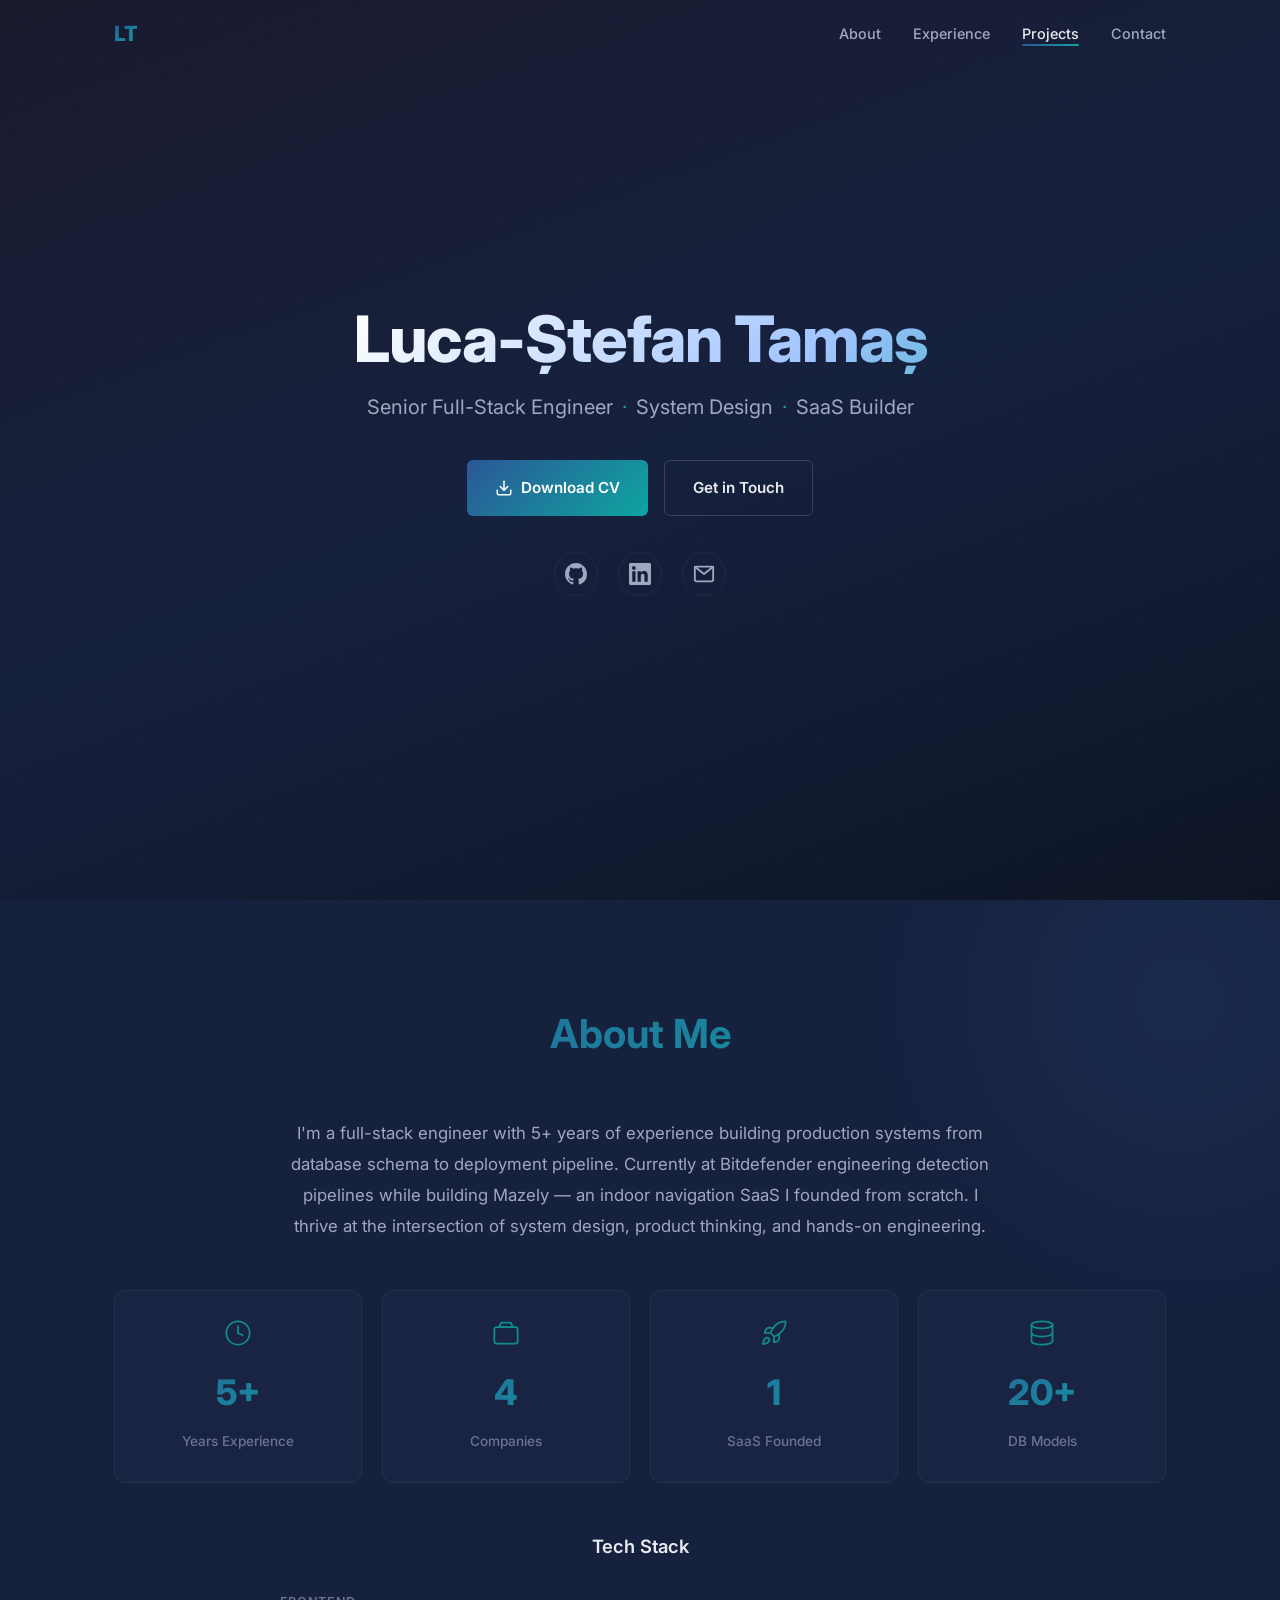
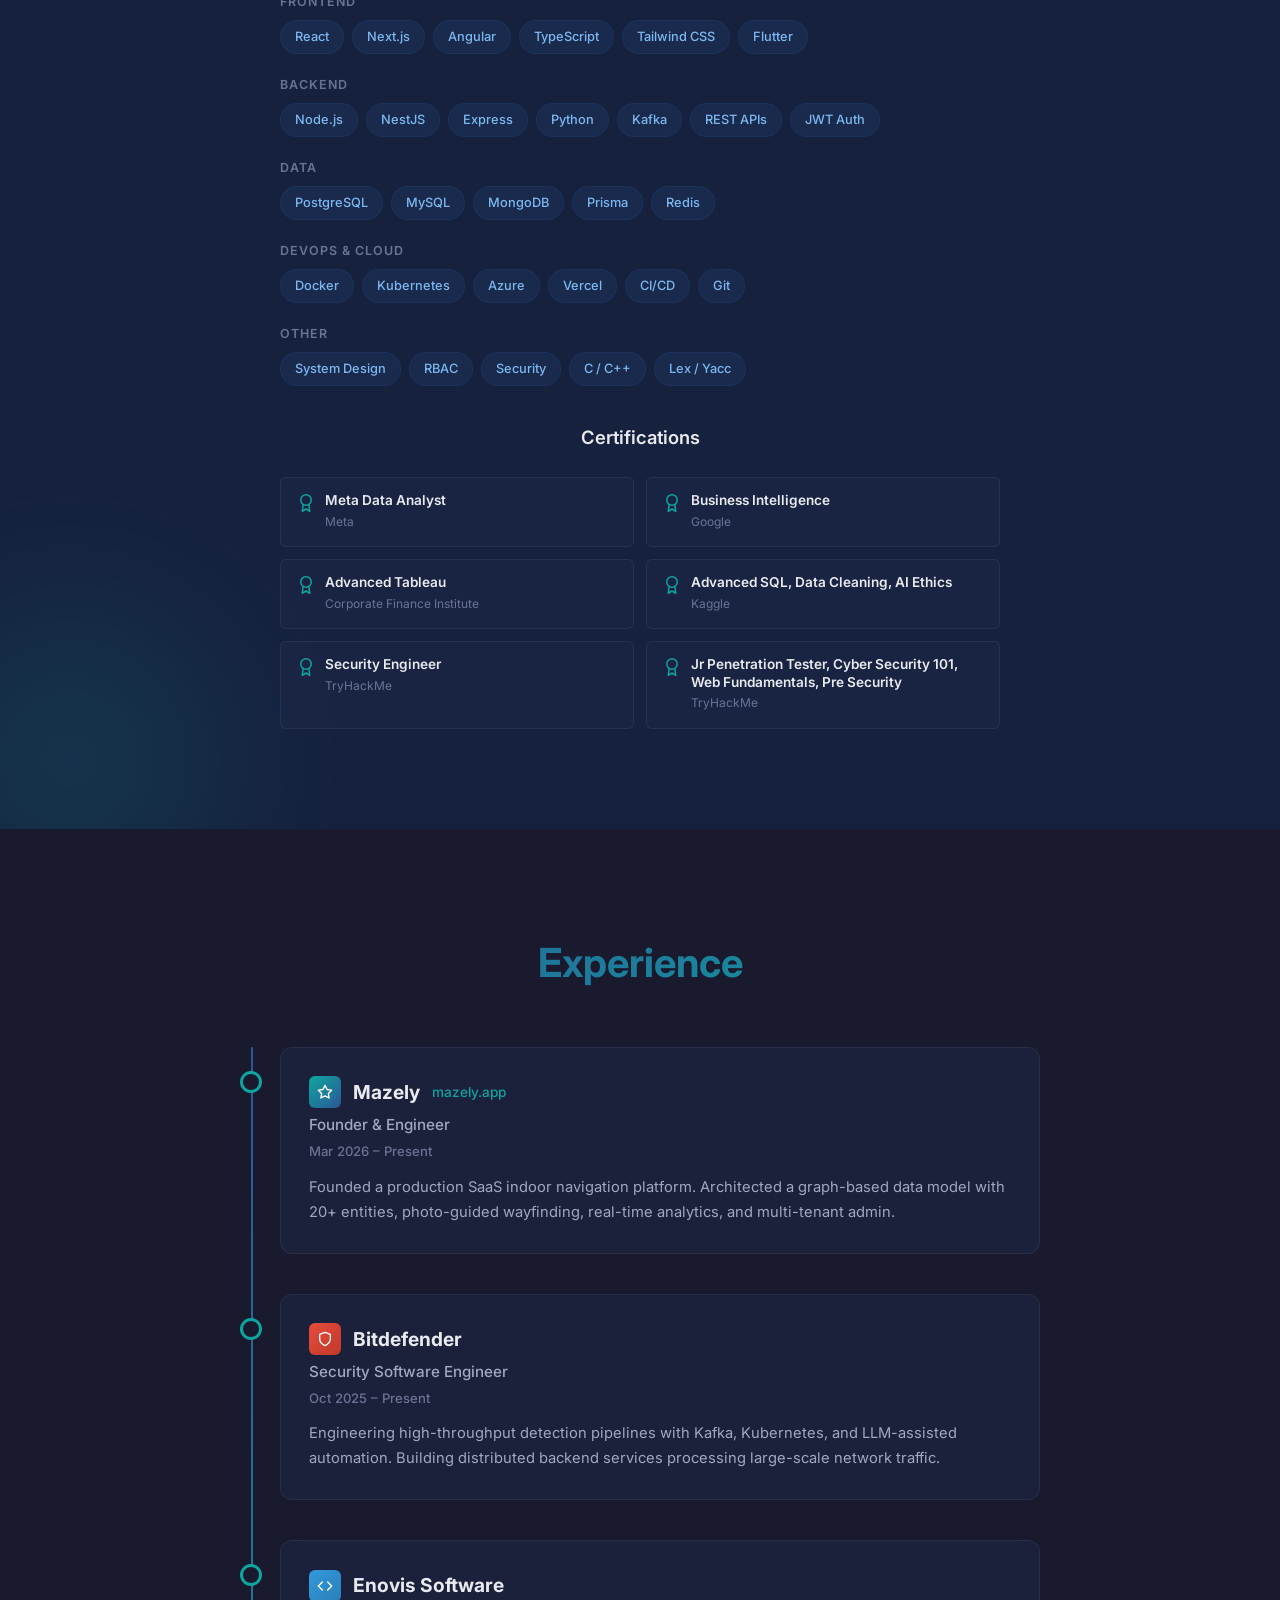
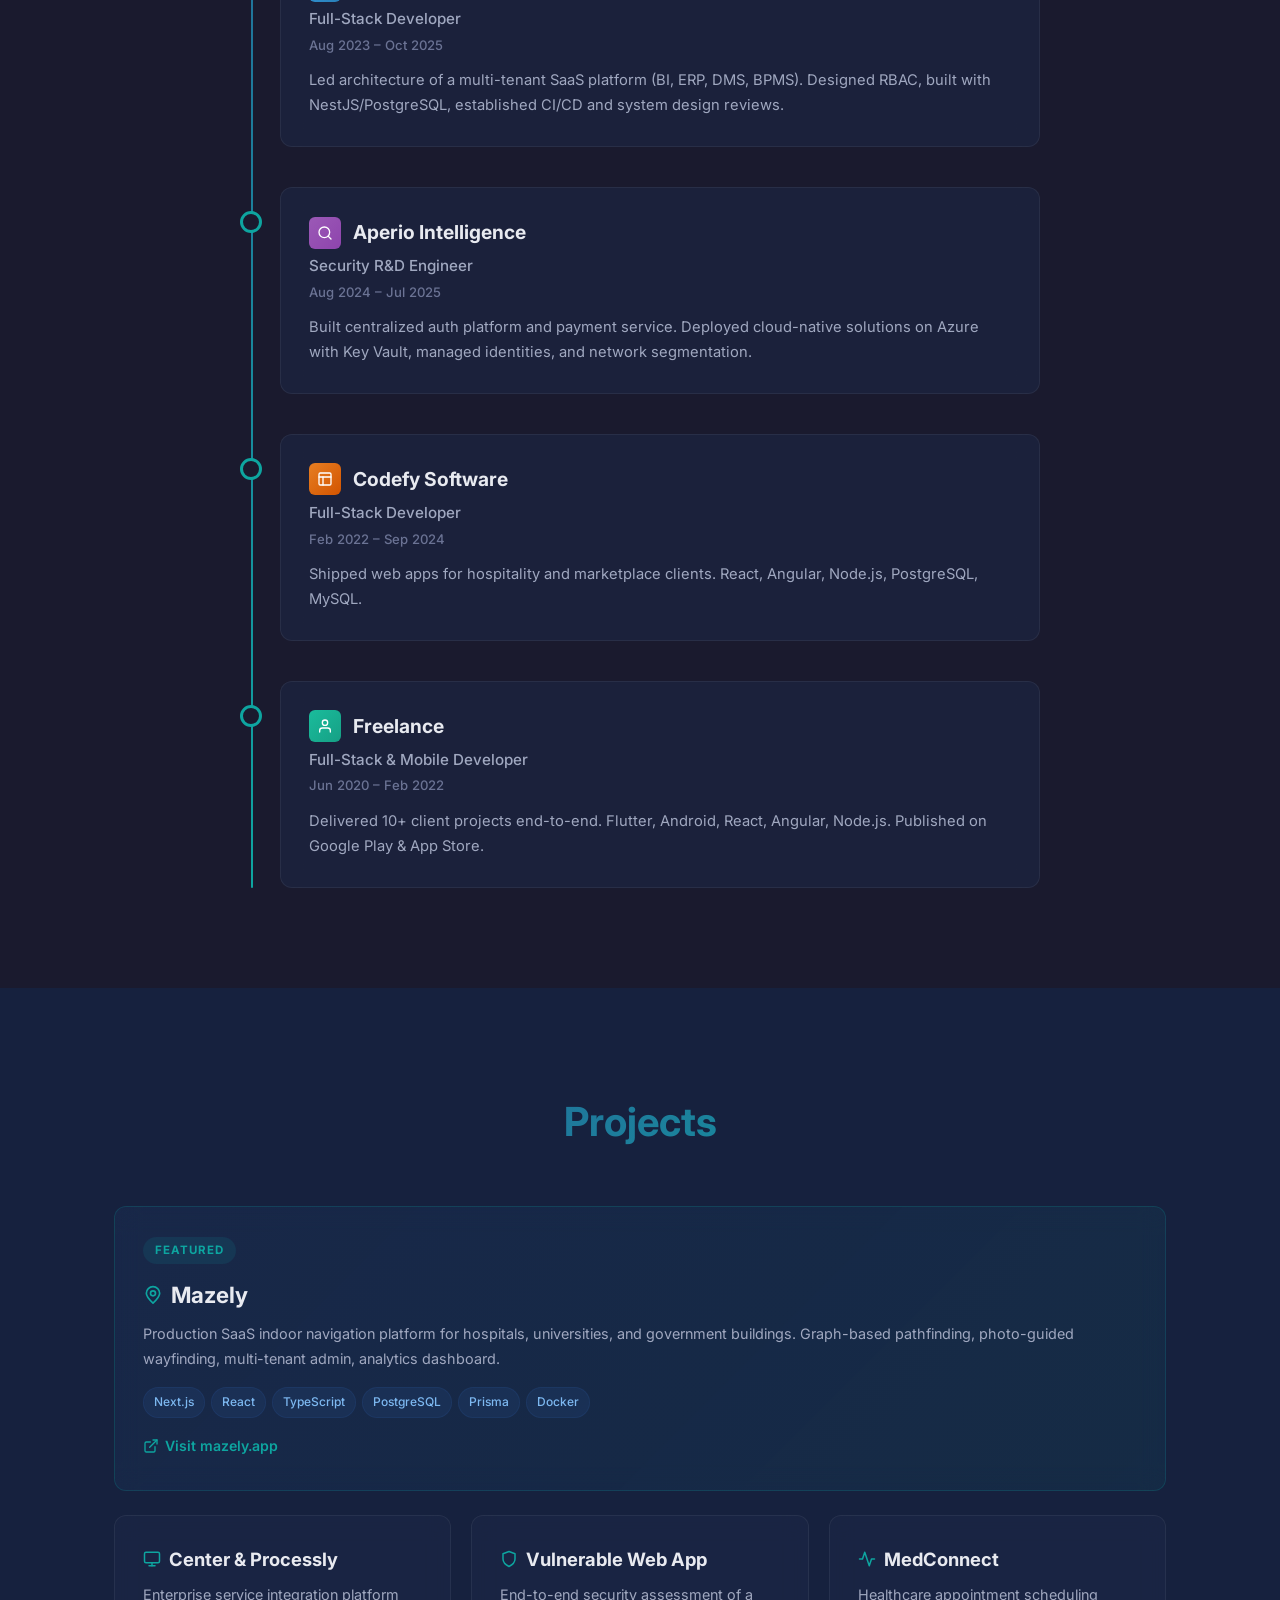
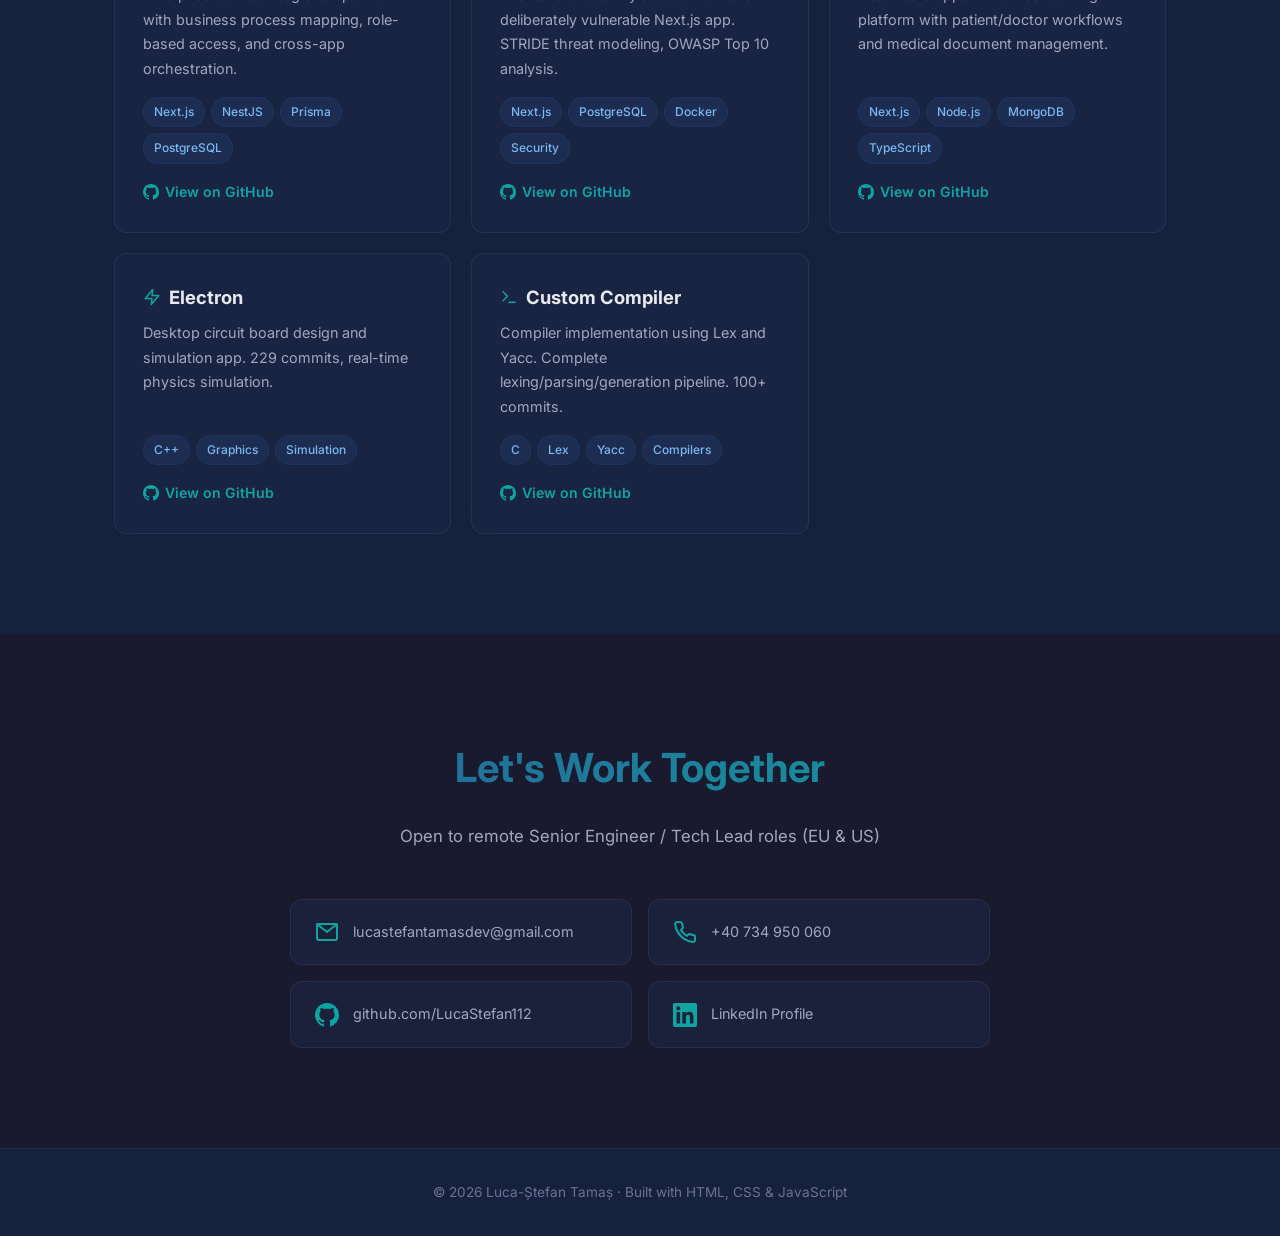
==== index.html @ e6dd527e "Add CV website, PDF and generator Initial commit adding a personal CV/portfolio site and deliverable" ====
<!DOCTYPE html>
<html lang="en">
<head>
  <meta charset="UTF-8">
  <meta name="viewport" content="width=device-width, initial-scale=1.0">
  <title>Luca-Ștefan Tamaș — Senior Full-Stack Engineer</title>
  <meta name="description" content="Luca-Ștefan Tamaș — Senior Full-Stack Engineer, System Design, SaaS Builder. Building production systems from database schema to deployment pipeline.">
  <meta name="author" content="Luca-Ștefan Tamaș">
  <meta name="theme-color" content="#1a1a2e">

  <!-- Open Graph -->
  <meta property="og:type" content="website">
  <meta property="og:title" content="Luca-Ștefan Tamaș — Senior Full-Stack Engineer">
  <meta property="og:description" content="Full-stack engineer building production systems end-to-end. Founder of Mazely, an indoor navigation SaaS. Currently at Bitdefender.">
  <meta property="og:url" content="https://lucastefan112.github.io/CV/">
  <meta property="og:site_name" content="Luca-Ștefan Tamaș">

  <link rel="canonical" href="https://lucastefan112.github.io/CV/">
  <link rel="icon" href="data:image/svg+xml,<svg xmlns='http://www.w3.org/2000/svg' viewBox='0 0 100 100'><defs><linearGradient id='g' x1='0' y1='0' x2='1' y2='1'><stop offset='0%25' stop-color='%232B5797'/><stop offset='100%25' stop-color='%230EA5A0'/></linearGradient></defs><rect width='100' height='100' rx='20' fill='url(%23g)'/><text x='50' y='68' font-family='system-ui,sans-serif' font-size='52' font-weight='800' fill='white' text-anchor='middle'>LT</text></svg>">
  <link rel="preconnect" href="https://fonts.googleapis.com">
  <link rel="preconnect" href="https://fonts.gstatic.com" crossorigin>
  <link href="https://fonts.googleapis.com/css2?family=Inter:wght@300;400;500;600;700;800&display=swap" rel="stylesheet">
  <link rel="stylesheet" href="style.css">
</head>
<body>

  <!-- Navbar -->
  <nav class="navbar" id="navbar">
    <div class="nav-container">
      <a href="#hero" class="nav-logo">LT</a>
      <button class="nav-toggle" id="navToggle" aria-label="Toggle navigation">
        <span class="hamburger"></span>
      </button>
      <ul class="nav-links" id="navLinks">
        <li><a href="#about" class="nav-link">About</a></li>
        <li><a href="#experience" class="nav-link">Experience</a></li>
        <li><a href="#projects" class="nav-link">Projects</a></li>
        <li><a href="#contact" class="nav-link">Contact</a></li>
      </ul>
    </div>
  </nav>

  <!-- Hero -->
  <section class="hero" id="hero">
    <div class="hero-bg-pattern"></div>
    <div class="hero-content">
      <h1 class="hero-name anim-hero" data-delay="0">Luca-Ștefan Tamaș</h1>
      <p class="hero-subtitle anim-hero" data-delay="1">
        Senior Full-Stack Engineer <span class="separator">&middot;</span> System Design <span class="separator">&middot;</span> SaaS Builder
      </p>
      <div class="hero-buttons anim-hero" data-delay="2">
        <a href="Luca_Stefan_Tamas_CV.pdf" class="btn btn-primary" download>
          <svg width="18" height="18" viewBox="0 0 24 24" fill="none" stroke="currentColor" stroke-width="2" stroke-linecap="round" stroke-linejoin="round"><path d="M21 15v4a2 2 0 01-2 2H5a2 2 0 01-2-2v-4"/><polyline points="7 10 12 15 17 10"/><line x1="12" y1="15" x2="12" y2="3"/></svg>
          Download CV
        </a>
        <a href="#contact" class="btn btn-secondary">Get in Touch</a>
      </div>
      <div class="hero-socials anim-hero" data-delay="3">
        <a href="https://github.com/LucaStefan112" target="_blank" rel="noopener noreferrer" aria-label="GitHub">
          <svg width="22" height="22" viewBox="0 0 24 24" fill="currentColor"><path d="M12 0C5.37 0 0 5.37 0 12c0 5.31 3.435 9.795 8.205 11.385.6.105.825-.255.825-.57 0-.285-.015-1.23-.015-2.235-3.015.555-3.795-.735-4.035-1.41-.135-.345-.72-1.41-1.23-1.695-.42-.225-1.02-.78-.015-.795.945-.015 1.62.87 1.845 1.23 1.08 1.815 2.805 1.305 3.495.99.105-.78.42-1.305.765-1.605-2.67-.3-5.46-1.335-5.46-5.925 0-1.305.465-2.385 1.23-3.225-.12-.3-.54-1.53.12-3.18 0 0 1.005-.315 3.3 1.23.96-.27 1.98-.405 3-.405s2.04.135 3 .405c2.295-1.56 3.3-1.23 3.3-1.23.66 1.65.24 2.88.12 3.18.765.84 1.23 1.905 1.23 3.225 0 4.605-2.805 5.625-5.475 5.925.435.375.81 1.095.81 2.22 0 1.605-.015 2.895-.015 3.3 0 .315.225.69.825.57A12.02 12.02 0 0024 12c0-6.63-5.37-12-12-12z"/></svg>
        </a>
        <a href="https://www.linkedin.com/in/luca-%C8%99tefan-tama%C8%99-a40282229/" target="_blank" rel="noopener noreferrer" aria-label="LinkedIn">
          <svg width="22" height="22" viewBox="0 0 24 24" fill="currentColor"><path d="M20.447 20.452h-3.554v-5.569c0-1.328-.027-3.037-1.852-3.037-1.853 0-2.136 1.445-2.136 2.939v5.667H9.351V9h3.414v1.561h.046c.477-.9 1.637-1.85 3.37-1.85 3.601 0 4.267 2.37 4.267 5.455v6.286zM5.337 7.433a2.062 2.062 0 01-2.063-2.065 2.064 2.064 0 112.063 2.065zm1.782 13.019H3.555V9h3.564v11.452zM22.225 0H1.771C.792 0 0 .774 0 1.729v20.542C0 23.227.792 24 1.771 24h20.451C23.2 24 24 23.227 24 22.271V1.729C24 .774 23.2 0 22.222 0h.003z"/></svg>
        </a>
        <a href="mailto:lucastefantamasdev@gmail.com" aria-label="Email">
          <svg width="22" height="22" viewBox="0 0 24 24" fill="none" stroke="currentColor" stroke-width="2" stroke-linecap="round" stroke-linejoin="round"><rect x="2" y="4" width="20" height="16" rx="2"/><path d="M22 4l-10 8L2 4"/></svg>
        </a>
      </div>
    </div>
  </section>

  <!-- About -->
  <section class="section about" id="about">
    <div class="glow-orb glow-orb-1"></div>
    <div class="glow-orb glow-orb-2"></div>
    <div class="container">
      <h2 class="section-title reveal">About Me</h2>
      <p class="about-bio reveal">
        I'm a full-stack engineer with 5+ years of experience building production systems from database schema to deployment pipeline. Currently at Bitdefender engineering detection pipelines while building Mazely &mdash; an indoor navigation SaaS I founded from scratch. I thrive at the intersection of system design, product thinking, and hands-on engineering.
      </p>
      <div class="stats-grid">
        <div class="stat-card reveal">
          <svg class="stat-icon" width="28" height="28" viewBox="0 0 24 24" fill="none" stroke="currentColor" stroke-width="1.5" stroke-linecap="round" stroke-linejoin="round"><circle cx="12" cy="12" r="10"/><polyline points="12 6 12 12 16 14"/></svg>
          <span class="stat-number">5+</span>
          <span class="stat-label">Years Experience</span>
        </div>
        <div class="stat-card reveal">
          <svg class="stat-icon" width="28" height="28" viewBox="0 0 24 24" fill="none" stroke="currentColor" stroke-width="1.5" stroke-linecap="round" stroke-linejoin="round"><rect x="2" y="7" width="20" height="14" rx="2" ry="2"/><path d="M16 3h-8l-2 4h12l-2-4z"/></svg>
          <span class="stat-number">4</span>
          <span class="stat-label">Companies</span>
        </div>
        <div class="stat-card reveal">
          <svg class="stat-icon" width="28" height="28" viewBox="0 0 24 24" fill="none" stroke="currentColor" stroke-width="1.5" stroke-linecap="round" stroke-linejoin="round"><path d="M4.5 16.5c-1.5 1.26-2 5-2 5s3.74-.5 5-2c.71-.84.7-2.13-.09-2.91a2.18 2.18 0 00-2.91-.09z"/><path d="M12 15l-3-3a22 22 0 012-3.95A12.88 12.88 0 0122 2c0 2.72-.78 7.5-6 11a22.35 22.35 0 01-4 2z"/><path d="M9 12H4s.55-3.03 2-4c1.62-1.08 5 0 5 0"/><path d="M12 15v5s3.03-.55 4-2c1.08-1.62 0-5 0-5"/></svg>
          <span class="stat-number">1</span>
          <span class="stat-label">SaaS Founded</span>
        </div>
        <div class="stat-card reveal">
          <svg class="stat-icon" width="28" height="28" viewBox="0 0 24 24" fill="none" stroke="currentColor" stroke-width="1.5" stroke-linecap="round" stroke-linejoin="round"><ellipse cx="12" cy="5" rx="9" ry="3"/><path d="M21 12c0 1.66-4 3-9 3s-9-1.34-9-3"/><path d="M3 5v14c0 1.66 4 3 9 3s9-1.34 9-3V5"/></svg>
          <span class="stat-number">20+</span>
          <span class="stat-label">DB Models</span>
        </div>
      </div>
      <div class="tech-stack reveal">
        <h3 class="tech-stack-title">Tech Stack</h3>
        <div class="tech-group">
          <span class="tech-group-label">Frontend</span>
          <div class="pills">
            <span class="pill">React</span>
            <span class="pill">Next.js</span>
            <span class="pill">Angular</span>
            <span class="pill">TypeScript</span>
            <span class="pill">Tailwind CSS</span>
            <span class="pill">Flutter</span>
          </div>
        </div>
        <div class="tech-group">
          <span class="tech-group-label">Backend</span>
          <div class="pills">
            <span class="pill">Node.js</span>
            <span class="pill">NestJS</span>
            <span class="pill">Express</span>
            <span class="pill">Python</span>
            <span class="pill">Kafka</span>
            <span class="pill">REST APIs</span>
            <span class="pill">JWT Auth</span>
          </div>
        </div>
        <div class="tech-group">
          <span class="tech-group-label">Data</span>
          <div class="pills">
            <span class="pill">PostgreSQL</span>
            <span class="pill">MySQL</span>
            <span class="pill">MongoDB</span>
            <span class="pill">Prisma</span>
            <span class="pill">Redis</span>
          </div>
        </div>
        <div class="tech-group">
          <span class="tech-group-label">DevOps &amp; Cloud</span>
          <div class="pills">
            <span class="pill">Docker</span>
            <span class="pill">Kubernetes</span>
            <span class="pill">Azure</span>
            <span class="pill">Vercel</span>
            <span class="pill">CI/CD</span>
            <span class="pill">Git</span>
          </div>
        </div>
        <div class="tech-group">
          <span class="tech-group-label">Other</span>
          <div class="pills">
            <span class="pill">System Design</span>
            <span class="pill">RBAC</span>
            <span class="pill">Security</span>
            <span class="pill">C / C++</span>
            <span class="pill">Lex / Yacc</span>
          </div>
        </div>
      </div>
      <div class="certifications reveal">
        <h3 class="tech-stack-title">Certifications</h3>
        <div class="cert-grid">
          <div class="cert-item">
            <svg class="cert-icon" width="18" height="18" viewBox="0 0 24 24" fill="none" stroke="currentColor" stroke-width="2" stroke-linecap="round" stroke-linejoin="round"><circle cx="12" cy="8" r="7"/><polyline points="8.21 13.89 7 23 12 20 17 23 15.79 13.88"/></svg>
            <div>
              <span class="cert-name">Meta Data Analyst</span>
              <span class="cert-issuer">Meta</span>
            </div>
          </div>
          <div class="cert-item">
            <svg class="cert-icon" width="18" height="18" viewBox="0 0 24 24" fill="none" stroke="currentColor" stroke-width="2" stroke-linecap="round" stroke-linejoin="round"><circle cx="12" cy="8" r="7"/><polyline points="8.21 13.89 7 23 12 20 17 23 15.79 13.88"/></svg>
            <div>
              <span class="cert-name">Business Intelligence</span>
              <span class="cert-issuer">Google</span>
            </div>
          </div>
          <div class="cert-item">
            <svg class="cert-icon" width="18" height="18" viewBox="0 0 24 24" fill="none" stroke="currentColor" stroke-width="2" stroke-linecap="round" stroke-linejoin="round"><circle cx="12" cy="8" r="7"/><polyline points="8.21 13.89 7 23 12 20 17 23 15.79 13.88"/></svg>
            <div>
              <span class="cert-name">Advanced Tableau</span>
              <span class="cert-issuer">Corporate Finance Institute</span>
            </div>
          </div>
          <div class="cert-item">
            <svg class="cert-icon" width="18" height="18" viewBox="0 0 24 24" fill="none" stroke="currentColor" stroke-width="2" stroke-linecap="round" stroke-linejoin="round"><circle cx="12" cy="8" r="7"/><polyline points="8.21 13.89 7 23 12 20 17 23 15.79 13.88"/></svg>
            <div>
              <span class="cert-name">Advanced SQL, Data Cleaning, AI Ethics</span>
              <span class="cert-issuer">Kaggle</span>
            </div>
          </div>
          <div class="cert-item">
            <svg class="cert-icon" width="18" height="18" viewBox="0 0 24 24" fill="none" stroke="currentColor" stroke-width="2" stroke-linecap="round" stroke-linejoin="round"><circle cx="12" cy="8" r="7"/><polyline points="8.21 13.89 7 23 12 20 17 23 15.79 13.88"/></svg>
            <div>
              <span class="cert-name">Security Engineer</span>
              <span class="cert-issuer">TryHackMe</span>
            </div>
          </div>
          <div class="cert-item">
            <svg class="cert-icon" width="18" height="18" viewBox="0 0 24 24" fill="none" stroke="currentColor" stroke-width="2" stroke-linecap="round" stroke-linejoin="round"><circle cx="12" cy="8" r="7"/><polyline points="8.21 13.89 7 23 12 20 17 23 15.79 13.88"/></svg>
            <div>
              <span class="cert-name">Jr Penetration Tester, Cyber Security 101, Web Fundamentals, Pre Security</span>
              <span class="cert-issuer">TryHackMe</span>
            </div>
          </div>
        </div>
      </div>
    </div>
  </section>

  <!-- Experience -->
  <section class="section experience" id="experience">
    <div class="container">
      <h2 class="section-title reveal">Experience</h2>
      <div class="timeline">

        <div class="timeline-item reveal">
          <div class="timeline-dot"></div>
          <div class="timeline-card">
            <div class="timeline-header">
              <span class="timeline-icon" style="background: linear-gradient(135deg, #0EA5A0, #2B5797);">
                <svg width="16" height="16" viewBox="0 0 24 24" fill="none" stroke="#fff" stroke-width="2" stroke-linecap="round" stroke-linejoin="round"><polygon points="12 2 15.09 8.26 22 9.27 17 14.14 18.18 21.02 12 17.77 5.82 21.02 7 14.14 2 9.27 8.91 8.26 12 2"/></svg>
              </span>
              <h3 class="timeline-company">Mazely</h3>
              <a href="https://mazely.app" target="_blank" rel="noopener noreferrer" class="timeline-link">mazely.app</a>
            </div>
            <span class="timeline-role">Founder &amp; Engineer</span>
            <span class="timeline-date">Mar 2026 &ndash; Present</span>
            <p class="timeline-desc">Founded a production SaaS indoor navigation platform. Architected a graph-based data model with 20+ entities, photo-guided wayfinding, real-time analytics, and multi-tenant admin.</p>
          </div>
        </div>

        <div class="timeline-item reveal">
          <div class="timeline-dot"></div>
          <div class="timeline-card">
            <div class="timeline-header">
              <span class="timeline-icon" style="background: linear-gradient(135deg, #e74c3c, #c0392b);">
                <svg width="16" height="16" viewBox="0 0 24 24" fill="none" stroke="#fff" stroke-width="2" stroke-linecap="round" stroke-linejoin="round"><path d="M12 22s8-4 8-10V5l-8-3-8 3v7c0 6 8 10 8 10z"/></svg>
              </span>
              <h3 class="timeline-company">Bitdefender</h3>
            </div>
            <span class="timeline-role">Security Software Engineer</span>
            <span class="timeline-date">Oct 2025 &ndash; Present</span>
            <p class="timeline-desc">Engineering high-throughput detection pipelines with Kafka, Kubernetes, and LLM-assisted automation. Building distributed backend services processing large-scale network traffic.</p>
          </div>
        </div>

        <div class="timeline-item reveal">
          <div class="timeline-dot"></div>
          <div class="timeline-card">
            <div class="timeline-header">
              <span class="timeline-icon" style="background: linear-gradient(135deg, #3498db, #2980b9);">
                <svg width="16" height="16" viewBox="0 0 24 24" fill="none" stroke="#fff" stroke-width="2" stroke-linecap="round" stroke-linejoin="round"><polyline points="16 18 22 12 16 6"/><polyline points="8 6 2 12 8 18"/></svg>
              </span>
              <h3 class="timeline-company">Enovis Software</h3>
            </div>
            <span class="timeline-role">Full-Stack Developer</span>
            <span class="timeline-date">Aug 2023 &ndash; Oct 2025</span>
            <p class="timeline-desc">Led architecture of a multi-tenant SaaS platform (BI, ERP, DMS, BPMS). Designed RBAC, built with NestJS/PostgreSQL, established CI/CD and system design reviews.</p>
          </div>
        </div>

        <div class="timeline-item reveal">
          <div class="timeline-dot"></div>
          <div class="timeline-card">
            <div class="timeline-header">
              <span class="timeline-icon" style="background: linear-gradient(135deg, #9b59b6, #8e44ad);">
                <svg width="16" height="16" viewBox="0 0 24 24" fill="none" stroke="#fff" stroke-width="2" stroke-linecap="round" stroke-linejoin="round"><circle cx="11" cy="11" r="8"/><line x1="21" y1="21" x2="16.65" y2="16.65"/></svg>
              </span>
              <h3 class="timeline-company">Aperio Intelligence</h3>
            </div>
            <span class="timeline-role">Security R&amp;D Engineer</span>
            <span class="timeline-date">Aug 2024 &ndash; Jul 2025</span>
            <p class="timeline-desc">Built centralized auth platform and payment service. Deployed cloud-native solutions on Azure with Key Vault, managed identities, and network segmentation.</p>
          </div>
        </div>

        <div class="timeline-item reveal">
          <div class="timeline-dot"></div>
          <div class="timeline-card">
            <div class="timeline-header">
              <span class="timeline-icon" style="background: linear-gradient(135deg, #e67e22, #d35400);">
                <svg width="16" height="16" viewBox="0 0 24 24" fill="none" stroke="#fff" stroke-width="2" stroke-linecap="round" stroke-linejoin="round"><rect x="3" y="3" width="18" height="18" rx="2" ry="2"/><line x1="3" y1="9" x2="21" y2="9"/><line x1="9" y1="21" x2="9" y2="9"/></svg>
              </span>
              <h3 class="timeline-company">Codefy Software</h3>
            </div>
            <span class="timeline-role">Full-Stack Developer</span>
            <span class="timeline-date">Feb 2022 &ndash; Sep 2024</span>
            <p class="timeline-desc">Shipped web apps for hospitality and marketplace clients. React, Angular, Node.js, PostgreSQL, MySQL.</p>
          </div>
        </div>

        <div class="timeline-item reveal">
          <div class="timeline-dot"></div>
          <div class="timeline-card">
            <div class="timeline-header">
              <span class="timeline-icon" style="background: linear-gradient(135deg, #1abc9c, #16a085);">
                <svg width="16" height="16" viewBox="0 0 24 24" fill="none" stroke="#fff" stroke-width="2" stroke-linecap="round" stroke-linejoin="round"><path d="M20 21v-2a4 4 0 00-4-4H8a4 4 0 00-4 4v2"/><circle cx="12" cy="7" r="4"/></svg>
              </span>
              <h3 class="timeline-company">Freelance</h3>
            </div>
            <span class="timeline-role">Full-Stack &amp; Mobile Developer</span>
            <span class="timeline-date">Jun 2020 &ndash; Feb 2022</span>
            <p class="timeline-desc">Delivered 10+ client projects end-to-end. Flutter, Android, React, Angular, Node.js. Published on Google Play &amp; App Store.</p>
          </div>
        </div>

      </div>
    </div>
  </section>

  <!-- Projects -->
  <section class="section projects" id="projects">
    <div class="container">
      <h2 class="section-title reveal">Projects</h2>

      <div class="project-featured reveal">
        <div class="project-card featured-card">
          <div class="project-card-content">
            <span class="project-badge">Featured</span>
            <h3 class="project-title"><svg class="project-icon" width="20" height="20" viewBox="0 0 24 24" fill="none" stroke="currentColor" stroke-width="2" stroke-linecap="round" stroke-linejoin="round"><circle cx="12" cy="10" r="3"/><path d="M12 21.7C17.3 17 20 13 20 10a8 8 0 10-16 0c0 3 2.7 7 8 11.7z"/></svg> Mazely</h3>
            <p class="project-desc">Production SaaS indoor navigation platform for hospitals, universities, and government buildings. Graph-based pathfinding, photo-guided wayfinding, multi-tenant admin, analytics dashboard.</p>
            <div class="project-pills">
              <span class="pill">Next.js</span>
              <span class="pill">React</span>
              <span class="pill">TypeScript</span>
              <span class="pill">PostgreSQL</span>
              <span class="pill">Prisma</span>
              <span class="pill">Docker</span>
            </div>
            <a href="https://mazely.app" target="_blank" rel="noopener noreferrer" class="project-link">
              <svg width="16" height="16" viewBox="0 0 24 24" fill="none" stroke="currentColor" stroke-width="2" stroke-linecap="round" stroke-linejoin="round"><path d="M18 13v6a2 2 0 01-2 2H5a2 2 0 01-2-2V8a2 2 0 012-2h6"/><polyline points="15 3 21 3 21 9"/><line x1="10" y1="14" x2="21" y2="3"/></svg>
              Visit mazely.app
            </a>
          </div>
        </div>
      </div>

      <div class="projects-grid">

        <div class="project-card reveal">
          <h3 class="project-title"><svg class="project-icon" width="18" height="18" viewBox="0 0 24 24" fill="none" stroke="currentColor" stroke-width="2" stroke-linecap="round" stroke-linejoin="round"><rect x="2" y="3" width="20" height="14" rx="2" ry="2"/><line x1="8" y1="21" x2="16" y2="21"/><line x1="12" y1="17" x2="12" y2="21"/></svg> Center &amp; Processly</h3>
          <p class="project-desc">Enterprise service integration platform with business process mapping, role-based access, and cross-app orchestration.</p>
          <div class="project-pills">
            <span class="pill">Next.js</span>
            <span class="pill">NestJS</span>
            <span class="pill">Prisma</span>
            <span class="pill">PostgreSQL</span>
          </div>
          <a href="https://github.com/LucaStefan112/Center" target="_blank" rel="noopener noreferrer" class="project-link">
            <svg width="16" height="16" viewBox="0 0 24 24" fill="currentColor"><path d="M12 0C5.37 0 0 5.37 0 12c0 5.31 3.435 9.795 8.205 11.385.6.105.825-.255.825-.57 0-.285-.015-1.23-.015-2.235-3.015.555-3.795-.735-4.035-1.41-.135-.345-.72-1.41-1.23-1.695-.42-.225-1.02-.78-.015-.795.945-.015 1.62.87 1.845 1.23 1.08 1.815 2.805 1.305 3.495.99.105-.78.42-1.305.765-1.605-2.67-.3-5.46-1.335-5.46-5.925 0-1.305.465-2.385 1.23-3.225-.12-.3-.54-1.53.12-3.18 0 0 1.005-.315 3.3 1.23.96-.27 1.98-.405 3-.405s2.04.135 3 .405c2.295-1.56 3.3-1.23 3.3-1.23.66 1.65.24 2.88.12 3.18.765.84 1.23 1.905 1.23 3.225 0 4.605-2.805 5.625-5.475 5.925.435.375.81 1.095.81 2.22 0 1.605-.015 2.895-.015 3.3 0 .315.225.69.825.57A12.02 12.02 0 0024 12c0-6.63-5.37-12-12-12z"/></svg>
            View on GitHub
          </a>
        </div>

        <div class="project-card reveal">
          <h3 class="project-title"><svg class="project-icon" width="18" height="18" viewBox="0 0 24 24" fill="none" stroke="currentColor" stroke-width="2" stroke-linecap="round" stroke-linejoin="round"><path d="M12 22s8-4 8-10V5l-8-3-8 3v7c0 6 8 10 8 10z"/></svg> Vulnerable Web App</h3>
          <p class="project-desc">End-to-end security assessment of a deliberately vulnerable Next.js app. STRIDE threat modeling, OWASP Top 10 analysis.</p>
          <div class="project-pills">
            <span class="pill">Next.js</span>
            <span class="pill">PostgreSQL</span>
            <span class="pill">Docker</span>
            <span class="pill">Security</span>
          </div>
          <a href="https://github.com/LucaStefan112/Vulnerable-Web-App" target="_blank" rel="noopener noreferrer" class="project-link">
            <svg width="16" height="16" viewBox="0 0 24 24" fill="currentColor"><path d="M12 0C5.37 0 0 5.37 0 12c0 5.31 3.435 9.795 8.205 11.385.6.105.825-.255.825-.57 0-.285-.015-1.23-.015-2.235-3.015.555-3.795-.735-4.035-1.41-.135-.345-.72-1.41-1.23-1.695-.42-.225-1.02-.78-.015-.795.945-.015 1.62.87 1.845 1.23 1.08 1.815 2.805 1.305 3.495.99.105-.78.42-1.305.765-1.605-2.67-.3-5.46-1.335-5.46-5.925 0-1.305.465-2.385 1.23-3.225-.12-.3-.54-1.53.12-3.18 0 0 1.005-.315 3.3 1.23.96-.27 1.98-.405 3-.405s2.04.135 3 .405c2.295-1.56 3.3-1.23 3.3-1.23.66 1.65.24 2.88.12 3.18.765.84 1.23 1.905 1.23 3.225 0 4.605-2.805 5.625-5.475 5.925.435.375.81 1.095.81 2.22 0 1.605-.015 2.895-.015 3.3 0 .315.225.69.825.57A12.02 12.02 0 0024 12c0-6.63-5.37-12-12-12z"/></svg>
            View on GitHub
          </a>
        </div>

        <div class="project-card reveal">
          <h3 class="project-title"><svg class="project-icon" width="18" height="18" viewBox="0 0 24 24" fill="none" stroke="currentColor" stroke-width="2" stroke-linecap="round" stroke-linejoin="round"><path d="M22 12h-4l-3 9L9 3l-3 9H2"/></svg> MedConnect</h3>
          <p class="project-desc">Healthcare appointment scheduling platform with patient/doctor workflows and medical document management.</p>
          <div class="project-pills">
            <span class="pill">Next.js</span>
            <span class="pill">Node.js</span>
            <span class="pill">MongoDB</span>
            <span class="pill">TypeScript</span>
          </div>
          <a href="https://github.com/LucaStefan112/MedConnect" target="_blank" rel="noopener noreferrer" class="project-link">
            <svg width="16" height="16" viewBox="0 0 24 24" fill="currentColor"><path d="M12 0C5.37 0 0 5.37 0 12c0 5.31 3.435 9.795 8.205 11.385.6.105.825-.255.825-.57 0-.285-.015-1.23-.015-2.235-3.015.555-3.795-.735-4.035-1.41-.135-.345-.72-1.41-1.23-1.695-.42-.225-1.02-.78-.015-.795.945-.015 1.62.87 1.845 1.23 1.08 1.815 2.805 1.305 3.495.99.105-.78.42-1.305.765-1.605-2.67-.3-5.46-1.335-5.46-5.925 0-1.305.465-2.385 1.23-3.225-.12-.3-.54-1.53.12-3.18 0 0 1.005-.315 3.3 1.23.96-.27 1.98-.405 3-.405s2.04.135 3 .405c2.295-1.56 3.3-1.23 3.3-1.23.66 1.65.24 2.88.12 3.18.765.84 1.23 1.905 1.23 3.225 0 4.605-2.805 5.625-5.475 5.925.435.375.81 1.095.81 2.22 0 1.605-.015 2.895-.015 3.3 0 .315.225.69.825.57A12.02 12.02 0 0024 12c0-6.63-5.37-12-12-12z"/></svg>
            View on GitHub
          </a>
        </div>

        <div class="project-card reveal">
          <h3 class="project-title"><svg class="project-icon" width="18" height="18" viewBox="0 0 24 24" fill="none" stroke="currentColor" stroke-width="2" stroke-linecap="round" stroke-linejoin="round"><path d="M13 2L3 14h9l-1 8 10-12h-9l1-8z"/></svg> Electron</h3>
          <p class="project-desc">Desktop circuit board design and simulation app. 229 commits, real-time physics simulation.</p>
          <div class="project-pills">
            <span class="pill">C++</span>
            <span class="pill">Graphics</span>
            <span class="pill">Simulation</span>
          </div>
          <a href="https://github.com/LucaStefan112/Electron" target="_blank" rel="noopener noreferrer" class="project-link">
            <svg width="16" height="16" viewBox="0 0 24 24" fill="currentColor"><path d="M12 0C5.37 0 0 5.37 0 12c0 5.31 3.435 9.795 8.205 11.385.6.105.825-.255.825-.57 0-.285-.015-1.23-.015-2.235-3.015.555-3.795-.735-4.035-1.41-.135-.345-.72-1.41-1.23-1.695-.42-.225-1.02-.78-.015-.795.945-.015 1.62.87 1.845 1.23 1.08 1.815 2.805 1.305 3.495.99.105-.78.42-1.305.765-1.605-2.67-.3-5.46-1.335-5.46-5.925 0-1.305.465-2.385 1.23-3.225-.12-.3-.54-1.53.12-3.18 0 0 1.005-.315 3.3 1.23.96-.27 1.98-.405 3-.405s2.04.135 3 .405c2.295-1.56 3.3-1.23 3.3-1.23.66 1.65.24 2.88.12 3.18.765.84 1.23 1.905 1.23 3.225 0 4.605-2.805 5.625-5.475 5.925.435.375.81 1.095.81 2.22 0 1.605-.015 2.895-.015 3.3 0 .315.225.69.825.57A12.02 12.02 0 0024 12c0-6.63-5.37-12-12-12z"/></svg>
            View on GitHub
          </a>
        </div>

        <div class="project-card reveal">
          <h3 class="project-title"><svg class="project-icon" width="18" height="18" viewBox="0 0 24 24" fill="none" stroke="currentColor" stroke-width="2" stroke-linecap="round" stroke-linejoin="round"><polyline points="4 17 10 11 4 5"/><line x1="12" y1="19" x2="20" y2="19"/></svg> Custom Compiler</h3>
          <p class="project-desc">Compiler implementation using Lex and Yacc. Complete lexing/parsing/generation pipeline. 100+ commits.</p>
          <div class="project-pills">
            <span class="pill">C</span>
            <span class="pill">Lex</span>
            <span class="pill">Yacc</span>
            <span class="pill">Compilers</span>
          </div>
          <a href="https://github.com/LucaStefan112/Custom-Compiler" target="_blank" rel="noopener noreferrer" class="project-link">
            <svg width="16" height="16" viewBox="0 0 24 24" fill="currentColor"><path d="M12 0C5.37 0 0 5.37 0 12c0 5.31 3.435 9.795 8.205 11.385.6.105.825-.255.825-.57 0-.285-.015-1.23-.015-2.235-3.015.555-3.795-.735-4.035-1.41-.135-.345-.72-1.41-1.23-1.695-.42-.225-1.02-.78-.015-.795.945-.015 1.62.87 1.845 1.23 1.08 1.815 2.805 1.305 3.495.99.105-.78.42-1.305.765-1.605-2.67-.3-5.46-1.335-5.46-5.925 0-1.305.465-2.385 1.23-3.225-.12-.3-.54-1.53.12-3.18 0 0 1.005-.315 3.3 1.23.96-.27 1.98-.405 3-.405s2.04.135 3 .405c2.295-1.56 3.3-1.23 3.3-1.23.66 1.65.24 2.88.12 3.18.765.84 1.23 1.905 1.23 3.225 0 4.605-2.805 5.625-5.475 5.925.435.375.81 1.095.81 2.22 0 1.605-.015 2.895-.015 3.3 0 .315.225.69.825.57A12.02 12.02 0 0024 12c0-6.63-5.37-12-12-12z"/></svg>
            View on GitHub
          </a>
        </div>

      </div>
    </div>
  </section>

  <!-- Contact -->
  <section class="section contact" id="contact">
    <div class="container">
      <h2 class="section-title reveal">Let's Work Together</h2>
      <p class="contact-subtitle reveal">Open to remote Senior Engineer / Tech Lead roles (EU &amp; US)</p>
      <div class="contact-grid">
        <a href="mailto:lucastefantamasdev@gmail.com" class="contact-item reveal">
          <svg width="24" height="24" viewBox="0 0 24 24" fill="none" stroke="currentColor" stroke-width="2" stroke-linecap="round" stroke-linejoin="round"><rect x="2" y="4" width="20" height="16" rx="2"/><path d="M22 4l-10 8L2 4"/></svg>
          <span>lucastefantamasdev@gmail.com</span>
        </a>
        <a href="tel:+40734950060" class="contact-item reveal">
          <svg width="24" height="24" viewBox="0 0 24 24" fill="none" stroke="currentColor" stroke-width="2" stroke-linecap="round" stroke-linejoin="round"><path d="M22 16.92v3a2 2 0 01-2.18 2 19.79 19.79 0 01-8.63-3.07 19.5 19.5 0 01-6-6 19.79 19.79 0 01-3.07-8.67A2 2 0 014.11 2h3a2 2 0 012 1.72c.127.96.361 1.903.7 2.81a2 2 0 01-.45 2.11L8.09 9.91a16 16 0 006 6l1.27-1.27a2 2 0 012.11-.45c.907.339 1.85.573 2.81.7A2 2 0 0122 16.92z"/></svg>
          <span>+40 734 950 060</span>
        </a>
        <a href="https://github.com/LucaStefan112" target="_blank" rel="noopener noreferrer" class="contact-item reveal">
          <svg width="24" height="24" viewBox="0 0 24 24" fill="currentColor"><path d="M12 0C5.37 0 0 5.37 0 12c0 5.31 3.435 9.795 8.205 11.385.6.105.825-.255.825-.57 0-.285-.015-1.23-.015-2.235-3.015.555-3.795-.735-4.035-1.41-.135-.345-.72-1.41-1.23-1.695-.42-.225-1.02-.78-.015-.795.945-.015 1.62.87 1.845 1.23 1.08 1.815 2.805 1.305 3.495.99.105-.78.42-1.305.765-1.605-2.67-.3-5.46-1.335-5.46-5.925 0-1.305.465-2.385 1.23-3.225-.12-.3-.54-1.53.12-3.18 0 0 1.005-.315 3.3 1.23.96-.27 1.98-.405 3-.405s2.04.135 3 .405c2.295-1.56 3.3-1.23 3.3-1.23.66 1.65.24 2.88.12 3.18.765.84 1.23 1.905 1.23 3.225 0 4.605-2.805 5.625-5.475 5.925.435.375.81 1.095.81 2.22 0 1.605-.015 2.895-.015 3.3 0 .315.225.69.825.57A12.02 12.02 0 0024 12c0-6.63-5.37-12-12-12z"/></svg>
          <span>github.com/LucaStefan112</span>
        </a>
        <a href="https://www.linkedin.com/in/luca-%C8%99tefan-tama%C8%99-a40282229/" target="_blank" rel="noopener noreferrer" class="contact-item reveal">
          <svg width="24" height="24" viewBox="0 0 24 24" fill="currentColor"><path d="M20.447 20.452h-3.554v-5.569c0-1.328-.027-3.037-1.852-3.037-1.853 0-2.136 1.445-2.136 2.939v5.667H9.351V9h3.414v1.561h.046c.477-.9 1.637-1.85 3.37-1.85 3.601 0 4.267 2.37 4.267 5.455v6.286zM5.337 7.433a2.062 2.062 0 01-2.063-2.065 2.064 2.064 0 112.063 2.065zm1.782 13.019H3.555V9h3.564v11.452zM22.225 0H1.771C.792 0 0 .774 0 1.729v20.542C0 23.227.792 24 1.771 24h20.451C23.2 24 24 23.227 24 22.271V1.729C24 .774 23.2 0 22.222 0h.003z"/></svg>
          <span>LinkedIn Profile</span>
        </a>
      </div>
    </div>
  </section>

  <!-- Footer -->
  <footer class="footer">
    <div class="container">
      <p>&copy; 2026 Luca-&#536;tefan Tama&#537; &middot; Built with HTML, CSS &amp; JavaScript</p>
    </div>
  </footer>

  <script src="script.js"></script>
</body>
</html>
---- style.css ----
/* ============================================
   CSS Custom Properties
   ============================================ */
:root {
  --bg-primary: #1a1a2e;
  --bg-secondary: #16213e;
  --bg-card: rgba(30, 41, 72, 0.55);
  --bg-card-hover: rgba(35, 48, 82, 0.7);
  --bg-navbar: rgba(26, 26, 46, 0.85);
  --accent-start: #2B5797;
  --accent-end: #0EA5A0;
  --gradient: linear-gradient(135deg, var(--accent-start), var(--accent-end));
  --text-primary: #e8eaf0;
  --text-secondary: #a0a8c0;
  --text-muted: #6b7394;
  --border-color: rgba(255, 255, 255, 0.06);
  --pill-bg: rgba(43, 87, 151, 0.18);
  --pill-text: #7db8f0;
  --shadow-card: 0 4px 24px rgba(0, 0, 0, 0.25);
  --shadow-navbar: 0 2px 20px rgba(0, 0, 0, 0.3);
  --radius-sm: 6px;
  --radius-md: 12px;
  --radius-lg: 20px;
  --transition: 0.3s cubic-bezier(0.4, 0, 0.2, 1);
  --font: 'Inter', system-ui, -apple-system, BlinkMacSystemFont, 'Segoe UI', sans-serif;
}

/* ============================================
   Reset & Base
   ============================================ */
*,
*::before,
*::after {
  margin: 0;
  padding: 0;
  box-sizing: border-box;
}

html {
  scroll-behavior: smooth;
  scroll-padding-top: 80px;
}

body {
  font-family: var(--font);
  background: var(--bg-primary);
  color: var(--text-primary);
  line-height: 1.7;
  overflow-x: hidden;
  -webkit-font-smoothing: antialiased;
  -moz-osx-font-smoothing: grayscale;
}

a {
  color: inherit;
  text-decoration: none;
}

img {
  max-width: 100%;
  display: block;
}

.container {
  max-width: 1100px;
  margin: 0 auto;
  padding: 0 24px;
}

.section {
  padding: 100px 0;
}

.section-title {
  font-size: clamp(1.8rem, 4vw, 2.5rem);
  font-weight: 700;
  text-align: center;
  margin-bottom: 50px;
  background: var(--gradient);
  -webkit-background-clip: text;
  -webkit-text-fill-color: transparent;
  background-clip: text;
}

/* ============================================
   Navbar
   ============================================ */
.navbar {
  position: fixed;
  top: 0;
  left: 0;
  right: 0;
  z-index: 1000;
  padding: 16px 0;
  transition: background var(--transition), box-shadow var(--transition), padding var(--transition);
}

.navbar.scrolled {
  background: var(--bg-navbar);
  backdrop-filter: blur(16px);
  -webkit-backdrop-filter: blur(16px);
  box-shadow: var(--shadow-navbar);
  padding: 10px 0;
}

.nav-container {
  max-width: 1100px;
  margin: 0 auto;
  padding: 0 24px;
  display: flex;
  align-items: center;
  justify-content: space-between;
}

.nav-logo {
  font-size: 1.3rem;
  font-weight: 800;
  background: var(--gradient);
  -webkit-background-clip: text;
  -webkit-text-fill-color: transparent;
  background-clip: text;
  letter-spacing: -0.5px;
}

.nav-links {
  display: flex;
  list-style: none;
  gap: 32px;
}

.nav-link {
  font-size: 0.9rem;
  font-weight: 500;
  color: var(--text-secondary);
  transition: color var(--transition);
  position: relative;
}

.nav-link::after {
  content: '';
  position: absolute;
  bottom: -4px;
  left: 0;
  width: 0;
  height: 2px;
  background: var(--gradient);
  border-radius: 1px;
  transition: width var(--transition);
}

.nav-link:hover,
.nav-link.active {
  color: var(--text-primary);
}

.nav-link:hover::after,
.nav-link.active::after {
  width: 100%;
}

/* Hamburger */
.nav-toggle {
  display: none;
  background: none;
  border: none;
  cursor: pointer;
  padding: 8px;
  z-index: 1001;
}

.hamburger {
  display: block;
  width: 24px;
  height: 2px;
  background: var(--text-primary);
  position: relative;
  transition: background var(--transition);
}

.hamburger::before,
.hamburger::after {
  content: '';
  position: absolute;
  left: 0;
  width: 24px;
  height: 2px;
  background: var(--text-primary);
  transition: transform var(--transition);
}

.hamburger::before { top: -7px; }
.hamburger::after { top: 7px; }

.nav-toggle.open .hamburger {
  background: transparent;
}

.nav-toggle.open .hamburger::before {
  transform: translateY(7px) rotate(45deg);
}

.nav-toggle.open .hamburger::after {
  transform: translateY(-7px) rotate(-45deg);
}

/* ============================================
   Hero
   ============================================ */
.hero {
  position: relative;
  min-height: 100vh;
  display: flex;
  align-items: center;
  justify-content: center;
  text-align: center;
  background: linear-gradient(160deg, var(--bg-primary) 0%, var(--bg-secondary) 50%, #0d1525 100%);
  overflow: hidden;
}

.hero-bg-pattern {
  position: absolute;
  inset: 0;
  background-image:
    radial-gradient(circle, rgba(43, 87, 151, 0.12) 1px, transparent 1px);
  background-size: 40px 40px;
  animation: patternDrift 20s linear infinite;
}

@keyframes patternDrift {
  0% { transform: translate(0, 0); }
  100% { transform: translate(40px, 40px); }
}

.hero-content {
  position: relative;
  z-index: 1;
  padding: 0 24px;
  max-width: 800px;
}

.hero-name {
  font-size: clamp(2.2rem, 6vw, 4rem);
  font-weight: 800;
  line-height: 1.1;
  letter-spacing: -1px;
  margin-bottom: 16px;
  background: linear-gradient(135deg, #ffffff 0%, #a0c4ff 40%, #0EA5A0 70%, #2B5797 100%);
  background-size: 200% 200%;
  -webkit-background-clip: text;
  -webkit-text-fill-color: transparent;
  background-clip: text;
  animation: gradientGlow 4s ease-in-out infinite;
}

@keyframes gradientGlow {
  0%, 100% { background-position: 0% 50%; }
  50% { background-position: 100% 50%; }
}

.hero-subtitle {
  font-size: clamp(1rem, 2.5vw, 1.25rem);
  color: var(--text-secondary);
  font-weight: 400;
  margin-bottom: 36px;
}

.hero-subtitle .separator {
  color: var(--accent-end);
  margin: 0 4px;
}

.hero-buttons {
  display: flex;
  gap: 16px;
  justify-content: center;
  flex-wrap: wrap;
  margin-bottom: 36px;
}

/* Buttons */
.btn {
  display: inline-flex;
  align-items: center;
  gap: 8px;
  padding: 14px 28px;
  border-radius: var(--radius-sm);
  font-family: var(--font);
  font-size: 0.95rem;
  font-weight: 600;
  cursor: pointer;
  transition: transform var(--transition), box-shadow var(--transition), background var(--transition);
}

.btn-primary {
  background: var(--gradient);
  color: #fff;
  border: none;
}

.btn-primary:hover {
  transform: translateY(-2px);
  box-shadow: 0 6px 24px rgba(14, 165, 160, 0.3);
}

.btn-secondary {
  background: transparent;
  color: var(--text-primary);
  border: 1.5px solid rgba(255, 255, 255, 0.15);
}

.btn-secondary:hover {
  border-color: var(--accent-end);
  background: rgba(14, 165, 160, 0.08);
  transform: translateY(-2px);
}

/* Hero Socials */
.hero-socials {
  display: flex;
  gap: 20px;
  justify-content: center;
}

.hero-socials a {
  display: flex;
  align-items: center;
  justify-content: center;
  width: 44px;
  height: 44px;
  border-radius: 50%;
  color: var(--text-secondary);
  border: 1px solid var(--border-color);
  transition: color var(--transition), border-color var(--transition), transform var(--transition), background var(--transition);
}

.hero-socials a:hover {
  color: var(--accent-end);
  border-color: var(--accent-end);
  transform: translateY(-3px);
  background: rgba(14, 165, 160, 0.08);
}

/* Hero sequential animation */
.anim-hero {
  opacity: 0;
  transform: translateY(24px);
}

.anim-hero.visible {
  animation: heroFadeIn 0.7s ease forwards;
}

@keyframes heroFadeIn {
  to {
    opacity: 1;
    transform: translateY(0);
  }
}

/* ============================================
   About
   ============================================ */
.about {
  background: var(--bg-secondary);
  position: relative;
  overflow: hidden;
}

/* Decorative glow orbs */
.glow-orb {
  position: absolute;
  border-radius: 50%;
  filter: blur(80px);
  opacity: 0.15;
  pointer-events: none;
  z-index: 0;
}

.glow-orb-1 {
  width: 400px;
  height: 400px;
  background: var(--accent-start);
  top: -100px;
  right: -100px;
}

.glow-orb-2 {
  width: 300px;
  height: 300px;
  background: var(--accent-end);
  bottom: -80px;
  left: -80px;
}

.about .container {
  position: relative;
  z-index: 1;
}

.about-bio {
  max-width: 720px;
  margin: 0 auto 48px;
  text-align: center;
  font-size: 1.05rem;
  color: var(--text-secondary);
  line-height: 1.85;
}

.stats-grid {
  display: grid;
  grid-template-columns: repeat(4, 1fr);
  gap: 20px;
  margin-bottom: 48px;
}

.stat-card {
  background: var(--bg-card);
  backdrop-filter: blur(12px);
  -webkit-backdrop-filter: blur(12px);
  border: 1px solid var(--border-color);
  border-radius: var(--radius-md);
  padding: 28px 16px;
  text-align: center;
  transition: transform var(--transition), box-shadow var(--transition);
}

.stat-card:hover {
  transform: scale(1.02);
  box-shadow: var(--shadow-card);
}

.stat-icon {
  color: var(--accent-end);
  margin-bottom: 8px;
  opacity: 0.8;
}

.stat-card:hover .stat-icon {
  opacity: 1;
}

.stat-number {
  display: block;
  font-size: 2.2rem;
  font-weight: 800;
  background: var(--gradient);
  -webkit-background-clip: text;
  -webkit-text-fill-color: transparent;
  background-clip: text;
  margin-bottom: 4px;
}

.stat-label {
  font-size: 0.85rem;
  color: var(--text-muted);
  font-weight: 500;
}

/* Tech Stack */
.tech-stack {
  max-width: 720px;
  margin: 0 auto;
}

.tech-stack-title {
  font-size: 1.15rem;
  font-weight: 600;
  color: var(--text-primary);
  margin-bottom: 24px;
  text-align: center;
}

.tech-group {
  margin-bottom: 16px;
}

.tech-group-label {
  display: inline-block;
  font-size: 0.78rem;
  font-weight: 600;
  color: var(--text-muted);
  text-transform: uppercase;
  letter-spacing: 1px;
  margin-bottom: 8px;
}

.pills {
  display: flex;
  flex-wrap: wrap;
  gap: 8px;
}

.pill {
  display: inline-block;
  padding: 5px 14px;
  font-size: 0.8rem;
  font-weight: 500;
  color: var(--pill-text);
  background: var(--pill-bg);
  border-radius: 20px;
  border: 1px solid rgba(43, 87, 151, 0.2);
  white-space: nowrap;
}

/* Certifications */
.certifications {
  max-width: 720px;
  margin: 36px auto 0;
}

.cert-grid {
  display: grid;
  grid-template-columns: repeat(2, 1fr);
  gap: 12px;
}

.cert-item {
  display: flex;
  align-items: flex-start;
  gap: 10px;
  padding: 14px 16px;
  background: var(--bg-card);
  border: 1px solid var(--border-color);
  border-radius: var(--radius-sm);
  transition: border-color var(--transition), transform var(--transition);
}

.cert-item:hover {
  border-color: rgba(14, 165, 160, 0.25);
  transform: translateY(-1px);
}

.cert-icon {
  color: var(--accent-end);
  flex-shrink: 0;
  margin-top: 2px;
}

.cert-name {
  display: block;
  font-size: 0.85rem;
  font-weight: 600;
  color: var(--text-primary);
  line-height: 1.3;
}

.cert-issuer {
  display: block;
  font-size: 0.75rem;
  color: var(--text-muted);
  margin-top: 2px;
}

/* ============================================
   Experience Timeline
   ============================================ */
.experience {
  background: var(--bg-primary);
}

.timeline {
  position: relative;
  max-width: 800px;
  margin: 0 auto;
  padding-left: 40px;
}

.timeline::before {
  content: '';
  position: absolute;
  left: 11px;
  top: 0;
  bottom: 0;
  width: 2px;
  background: linear-gradient(180deg, var(--accent-start), var(--accent-end));
  border-radius: 1px;
}

.timeline-item {
  position: relative;
  margin-bottom: 40px;
}

.timeline-item:last-child {
  margin-bottom: 0;
}

.timeline-dot {
  position: absolute;
  left: -40px;
  top: 24px;
  width: 22px;
  height: 22px;
  border-radius: 50%;
  background: var(--bg-primary);
  border: 3px solid var(--accent-end);
  z-index: 1;
  animation: dotPulse 2.5s ease-in-out infinite;
}

@keyframes dotPulse {
  0%, 100% { box-shadow: 0 0 0 0 rgba(14, 165, 160, 0.3); }
  50% { box-shadow: 0 0 0 8px rgba(14, 165, 160, 0); }
}

.timeline-card {
  background: var(--bg-card);
  backdrop-filter: blur(12px);
  -webkit-backdrop-filter: blur(12px);
  border: 1px solid var(--border-color);
  border-radius: var(--radius-md);
  padding: 28px;
  transition: transform var(--transition), box-shadow var(--transition);
}

.timeline-card:hover {
  transform: scale(1.02);
  box-shadow: var(--shadow-card);
}

.timeline-header {
  display: flex;
  align-items: center;
  gap: 12px;
  margin-bottom: 4px;
  flex-wrap: wrap;
}

.timeline-icon {
  display: inline-flex;
  align-items: center;
  justify-content: center;
  width: 32px;
  height: 32px;
  border-radius: var(--radius-sm);
  flex-shrink: 0;
}

.timeline-company {
  font-size: 1.2rem;
  font-weight: 700;
  color: var(--text-primary);
}

.timeline-link {
  font-size: 0.85rem;
  color: var(--accent-end);
  font-weight: 500;
  transition: opacity var(--transition);
}

.timeline-link:hover {
  opacity: 0.8;
}

.timeline-role {
  display: block;
  font-size: 0.95rem;
  font-weight: 500;
  color: var(--text-secondary);
  margin-bottom: 2px;
}

.timeline-date {
  display: block;
  font-size: 0.82rem;
  color: var(--text-muted);
  font-weight: 500;
  margin-bottom: 12px;
}

.timeline-desc {
  font-size: 0.92rem;
  color: var(--text-secondary);
  line-height: 1.7;
}

/* ============================================
   Projects
   ============================================ */
.projects {
  background: var(--bg-secondary);
}

.project-featured {
  margin-bottom: 24px;
}

.project-card {
  background: var(--bg-card);
  backdrop-filter: blur(12px);
  -webkit-backdrop-filter: blur(12px);
  border: 1px solid var(--border-color);
  border-radius: var(--radius-md);
  padding: 28px;
  transition: transform var(--transition), box-shadow var(--transition);
  display: flex;
  flex-direction: column;
}

.project-card:hover {
  transform: scale(1.02);
  box-shadow: var(--shadow-card);
}

.featured-card {
  border: 1px solid rgba(14, 165, 160, 0.2);
  background: linear-gradient(135deg, rgba(43, 87, 151, 0.12), rgba(14, 165, 160, 0.08));
}

.project-badge {
  display: inline-block;
  padding: 4px 12px;
  font-size: 0.72rem;
  font-weight: 700;
  text-transform: uppercase;
  letter-spacing: 1px;
  color: var(--accent-end);
  background: rgba(14, 165, 160, 0.12);
  border-radius: 20px;
  margin-bottom: 12px;
  width: fit-content;
}

.project-title {
  font-size: 1.15rem;
  font-weight: 700;
  color: var(--text-primary);
  margin-bottom: 8px;
  display: flex;
  align-items: center;
  gap: 8px;
}

.project-icon {
  color: var(--accent-end);
  flex-shrink: 0;
}

.featured-card .project-title {
  font-size: 1.4rem;
}

.project-desc {
  font-size: 0.9rem;
  color: var(--text-secondary);
  line-height: 1.7;
  margin-bottom: 16px;
  flex-grow: 1;
}

.project-pills {
  display: flex;
  flex-wrap: wrap;
  gap: 6px;
  margin-bottom: 16px;
}

.project-pills .pill {
  font-size: 0.75rem;
  padding: 4px 10px;
}

.project-link {
  display: inline-flex;
  align-items: center;
  gap: 6px;
  font-size: 0.88rem;
  font-weight: 600;
  color: var(--accent-end);
  transition: opacity var(--transition);
  margin-top: auto;
}

.project-link:hover {
  opacity: 0.8;
}

.projects-grid {
  display: grid;
  grid-template-columns: repeat(3, 1fr);
  gap: 20px;
}

/* ============================================
   Contact
   ============================================ */
.contact {
  background: var(--bg-primary);
  text-align: center;
}

.contact-subtitle {
  font-size: 1.05rem;
  color: var(--text-secondary);
  margin-top: -30px;
  margin-bottom: 48px;
}

.contact-grid {
  display: grid;
  grid-template-columns: repeat(2, 1fr);
  gap: 16px;
  max-width: 700px;
  margin: 0 auto;
}

.contact-item {
  display: flex;
  align-items: center;
  gap: 14px;
  padding: 20px 24px;
  background: var(--bg-card);
  backdrop-filter: blur(12px);
  -webkit-backdrop-filter: blur(12px);
  border: 1px solid var(--border-color);
  border-radius: var(--radius-md);
  color: var(--text-secondary);
  font-size: 0.9rem;
  transition: transform var(--transition), border-color var(--transition), color var(--transition);
}

.contact-item svg {
  flex-shrink: 0;
  color: var(--accent-end);
}

.contact-item:hover {
  transform: translateY(-2px);
  border-color: rgba(14, 165, 160, 0.3);
  color: var(--text-primary);
}

/* ============================================
   Footer
   ============================================ */
.footer {
  padding: 32px 0;
  text-align: center;
  border-top: 1px solid var(--border-color);
  background: var(--bg-secondary);
}

.footer p {
  font-size: 0.85rem;
  color: var(--text-muted);
}

/* ============================================
   Reveal Animations (Intersection Observer)
   ============================================ */
.reveal {
  opacity: 0;
  transform: translateY(30px);
  transition: opacity 0.6s ease, transform 0.6s ease;
}

.reveal.visible {
  opacity: 1;
  transform: translateY(0);
}

/* ============================================
   Responsive
   ============================================ */
@media (max-width: 900px) {
  .projects-grid {
    grid-template-columns: repeat(2, 1fr);
  }

  .stats-grid {
    grid-template-columns: repeat(2, 1fr);
  }

  .timeline {
    padding-left: 36px;
  }
}

@media (max-width: 768px) {
  .nav-toggle {
    display: block;
  }

  .nav-links {
    position: fixed;
    top: 0;
    right: -100%;
    width: 260px;
    height: 100vh;
    background: var(--bg-secondary);
    flex-direction: column;
    padding: 80px 32px 32px;
    gap: 24px;
    transition: right var(--transition);
    box-shadow: -4px 0 24px rgba(0, 0, 0, 0.3);
  }

  .nav-links.open {
    right: 0;
  }

  .contact-grid {
    grid-template-columns: 1fr;
  }

  .section {
    padding: 72px 0;
  }

  .hero-subtitle .separator {
    display: none;
  }

  .hero-subtitle {
    display: flex;
    flex-direction: column;
    gap: 2px;
    line-height: 1.6;
  }
}

@media (max-width: 600px) {
  .projects-grid {
    grid-template-columns: 1fr;
  }

  .stats-grid {
    grid-template-columns: repeat(2, 1fr);
  }

  .cert-grid {
    grid-template-columns: 1fr;
  }

  .timeline {
    padding-left: 32px;
  }

  .timeline::before {
    left: 8px;
  }

  .timeline-dot {
    left: -34px;
    width: 18px;
    height: 18px;
  }

  .timeline-card {
    padding: 20px;
  }

  .hero-name {
    font-size: clamp(1.8rem, 8vw, 2.8rem);
  }

  .btn {
    padding: 12px 22px;
    font-size: 0.88rem;
  }
}

@media (max-width: 380px) {
  .stats-grid {
    grid-template-columns: 1fr;
  }
}
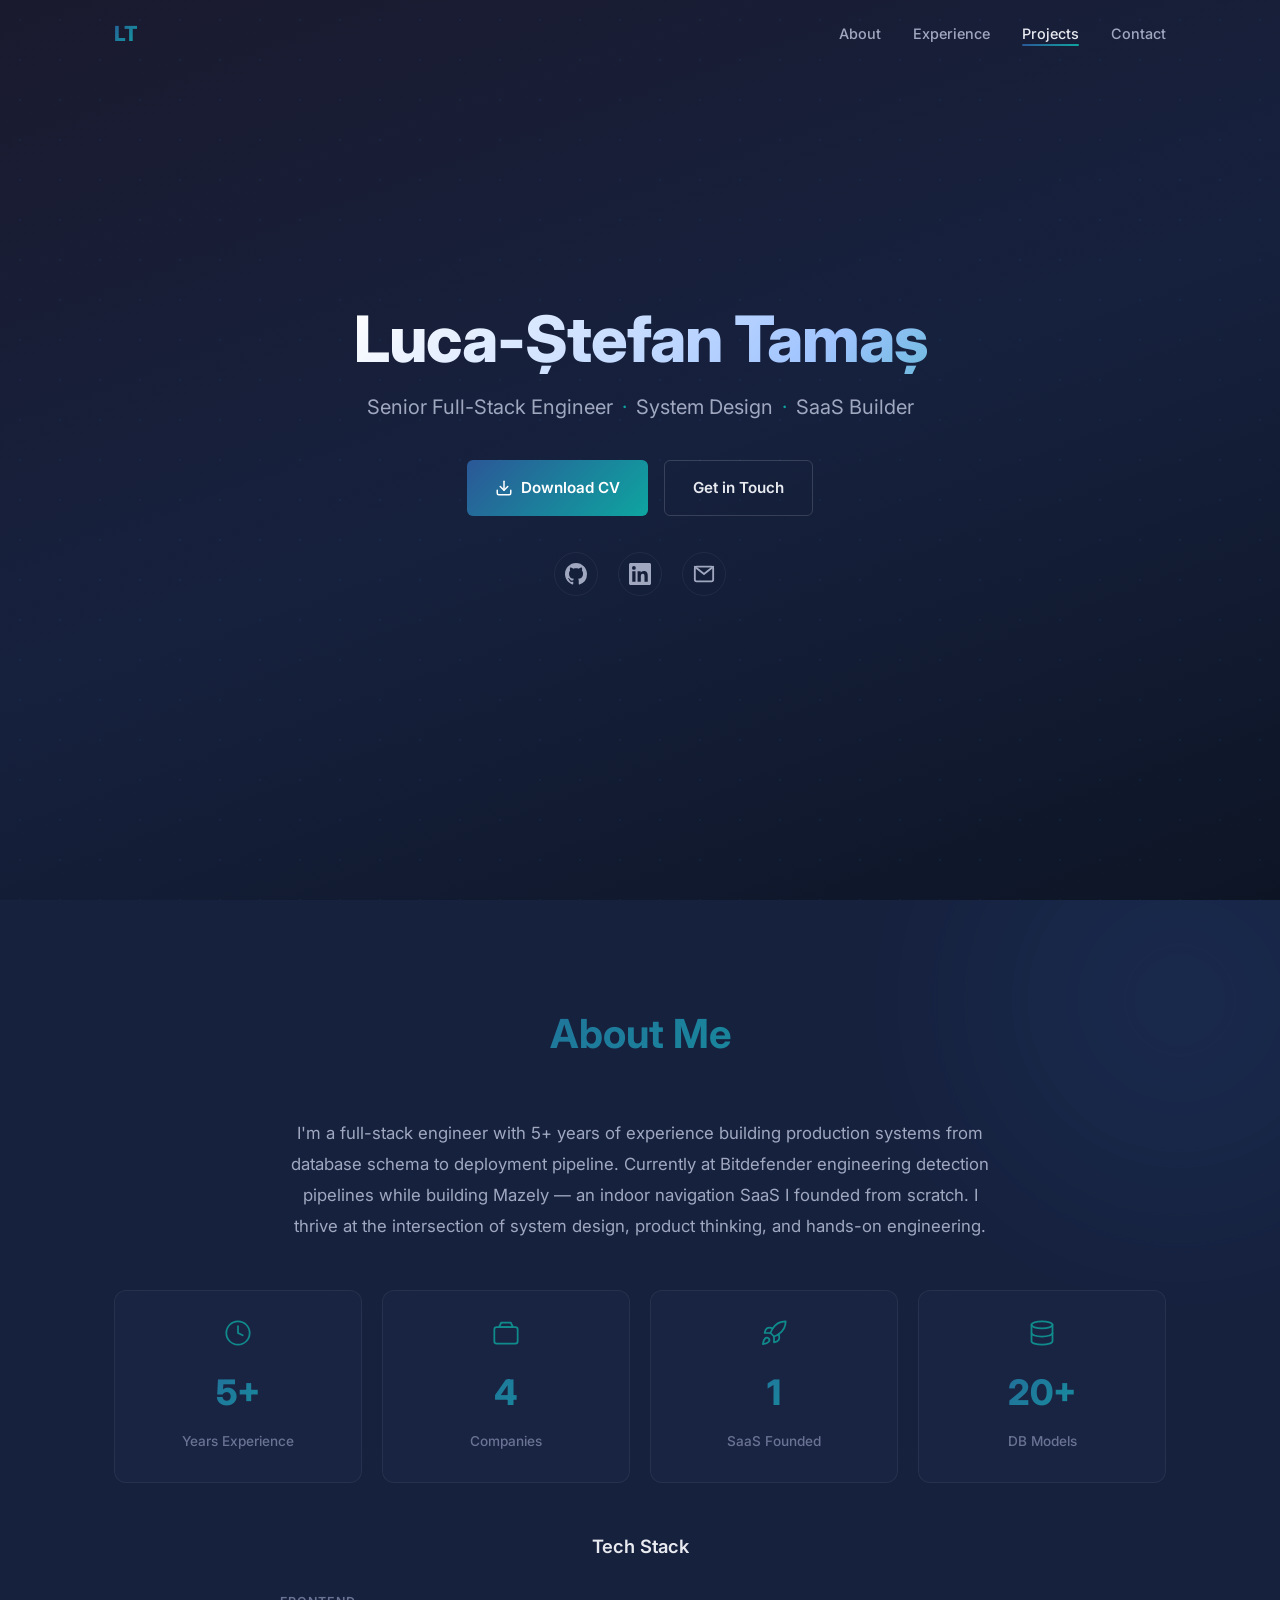
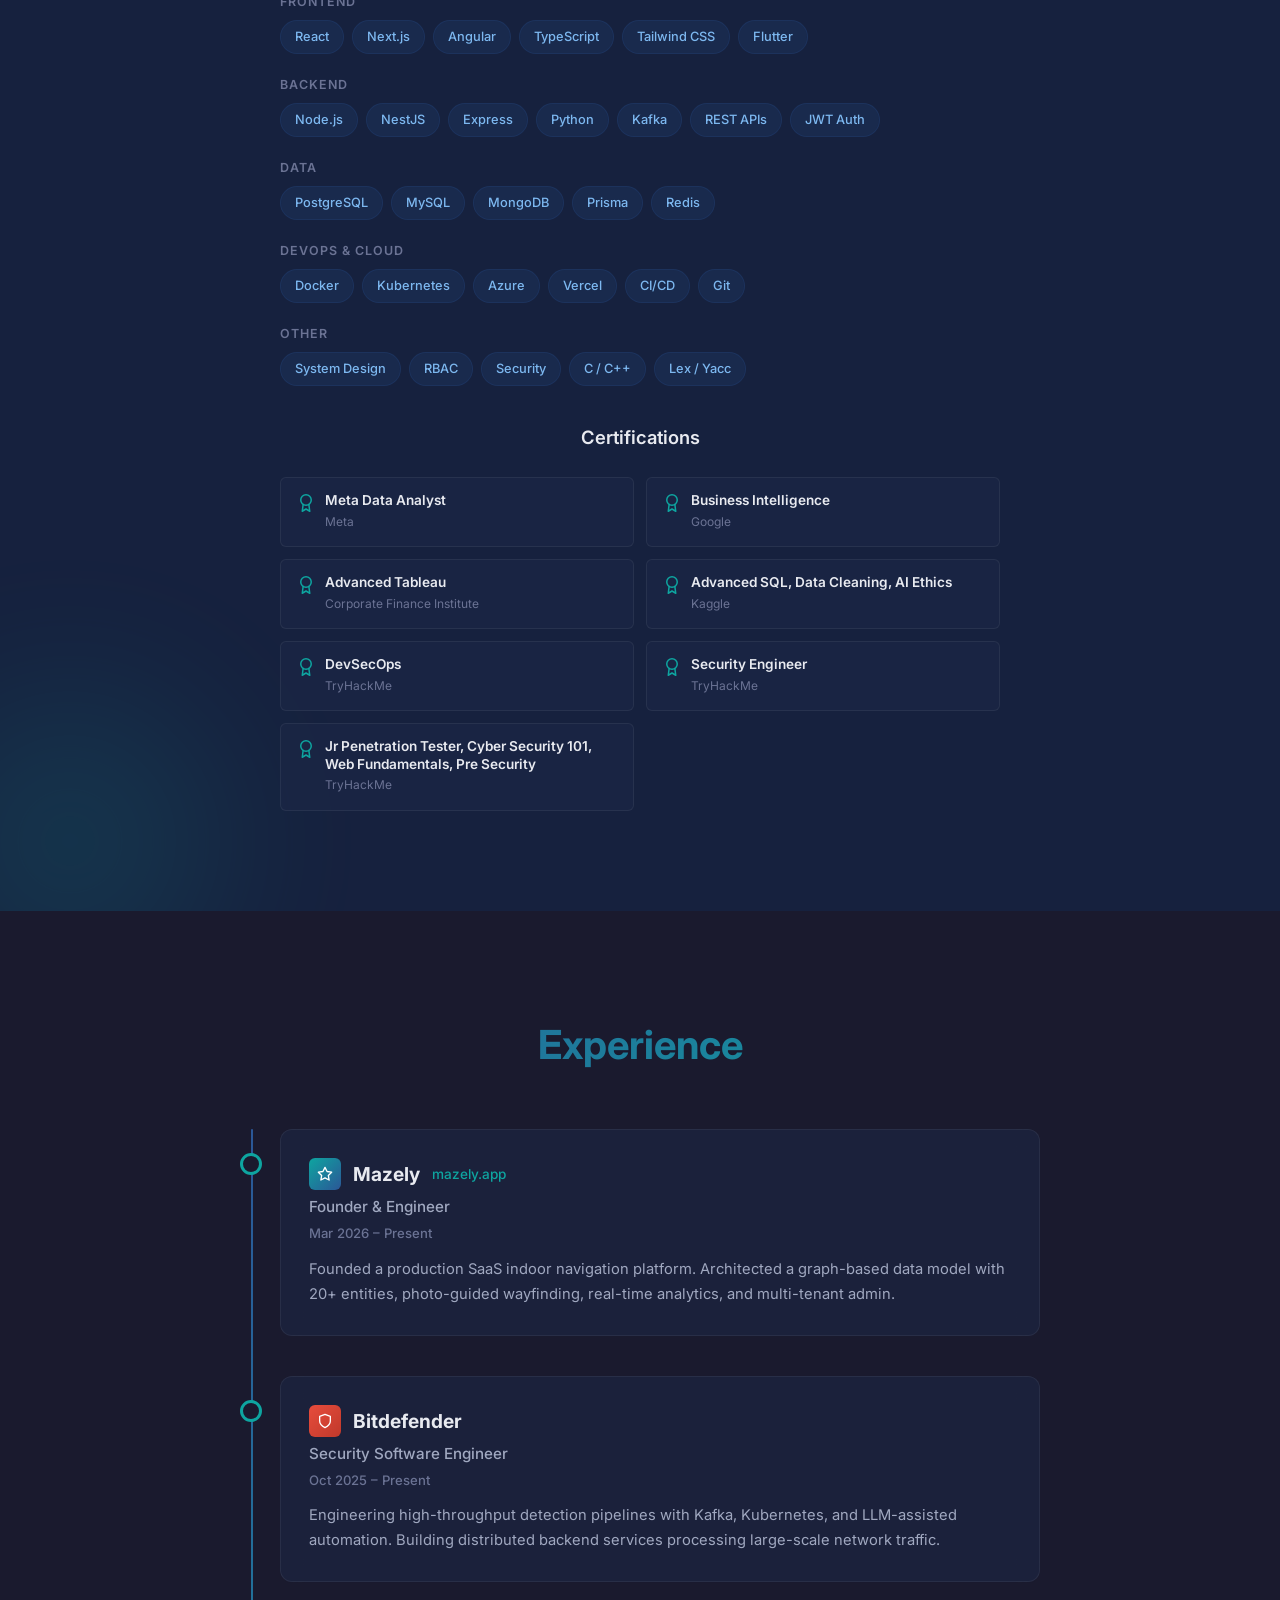
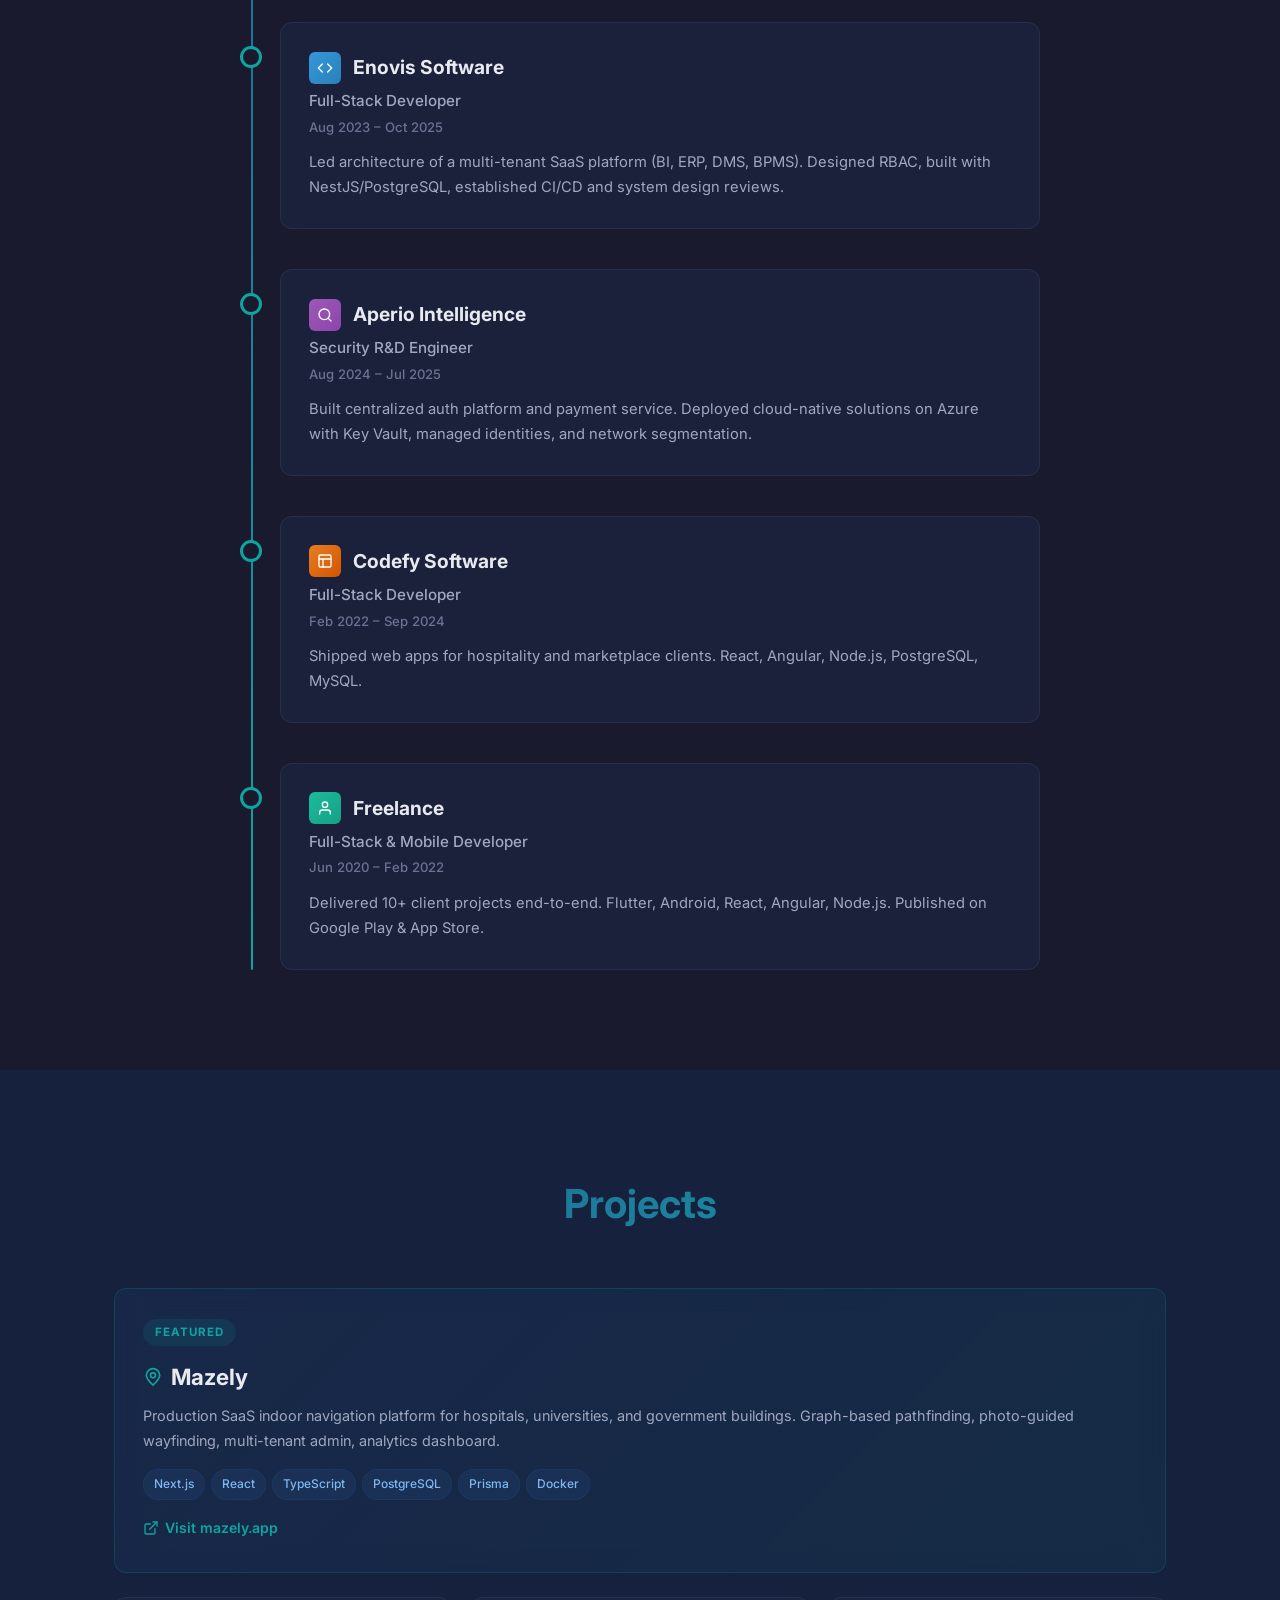
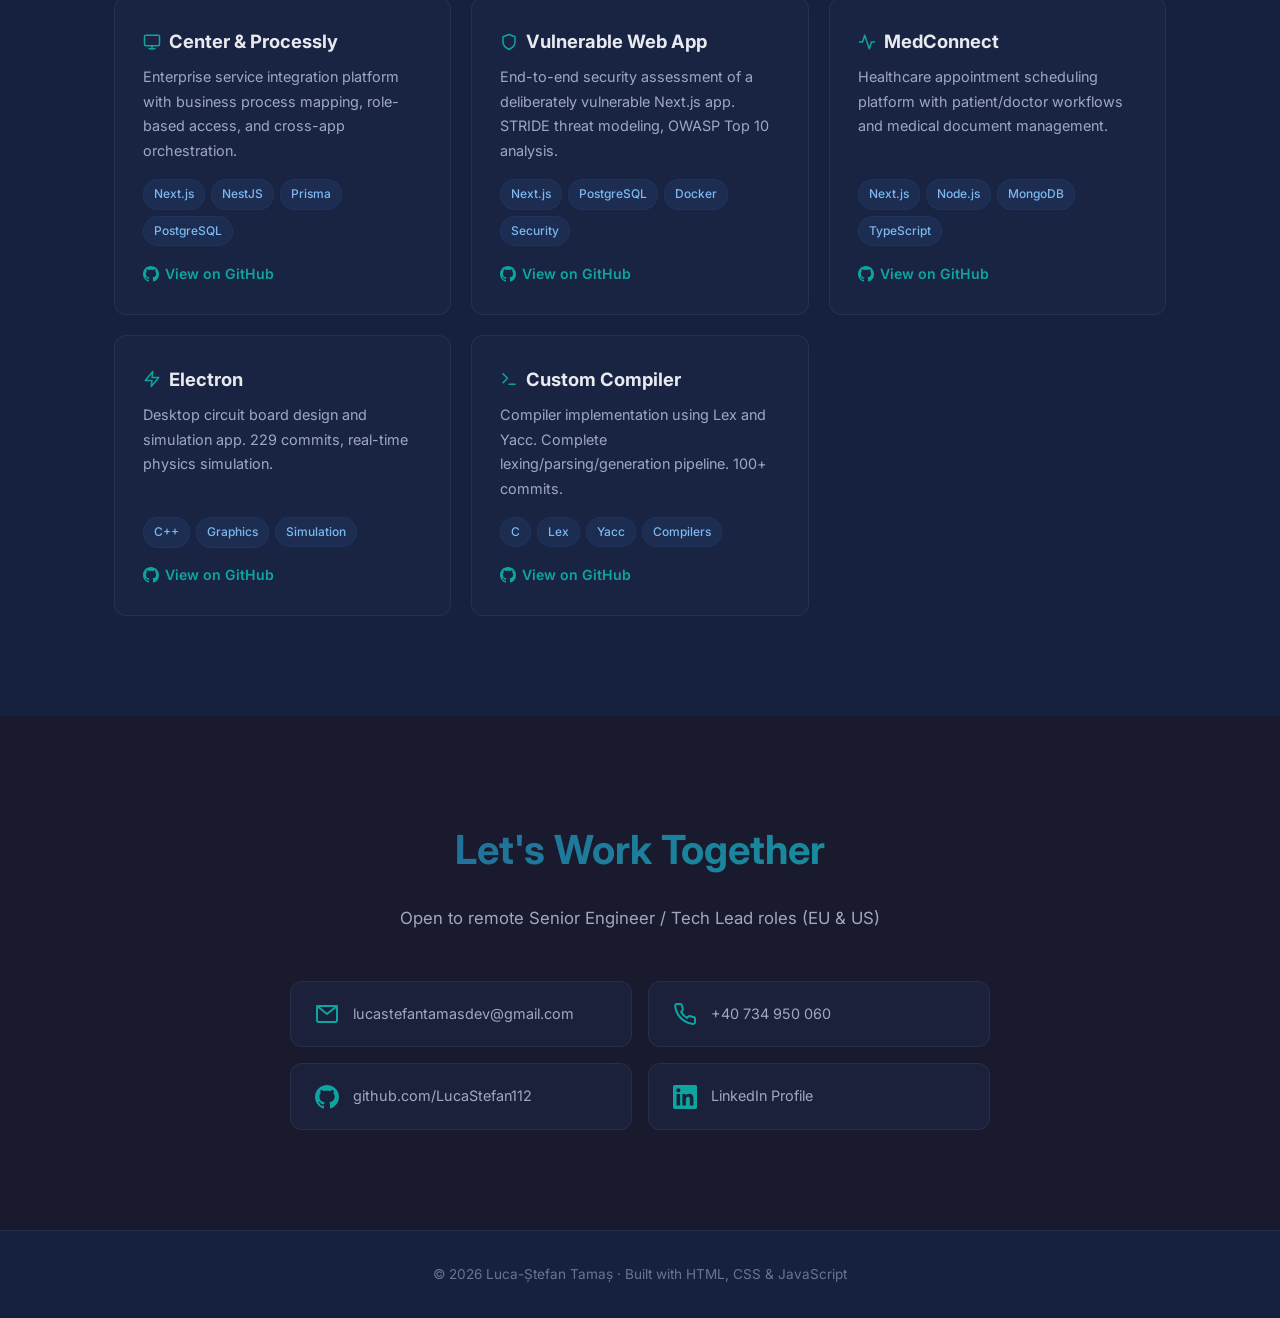
==== commit 3c9c912d: "Add DevSecOps TryHackMe certificate Include the DevSecOps (THM-0D2ACJQ9DS) TryHackMe certificate in " ====
--- a/index.html
+++ b/index.html
@@ -191,6 +191,13 @@
           <div class="cert-item">
             <svg class="cert-icon" width="18" height="18" viewBox="0 0 24 24" fill="none" stroke="currentColor" stroke-width="2" stroke-linecap="round" stroke-linejoin="round"><circle cx="12" cy="8" r="7"/><polyline points="8.21 13.89 7 23 12 20 17 23 15.79 13.88"/></svg>
             <div>
+              <a class="cert-name" href="https://tryhackme.com/certificate/THM-0D2ACJQ9DS" target="_blank" rel="noopener noreferrer">DevSecOps</a>
+              <span class="cert-issuer">TryHackMe</span>
+            </div>
+          </div>
+          <div class="cert-item">
+            <svg class="cert-icon" width="18" height="18" viewBox="0 0 24 24" fill="none" stroke="currentColor" stroke-width="2" stroke-linecap="round" stroke-linejoin="round"><circle cx="12" cy="8" r="7"/><polyline points="8.21 13.89 7 23 12 20 17 23 15.79 13.88"/></svg>
+            <div>
               <span class="cert-name">Security Engineer</span>
               <span class="cert-issuer">TryHackMe</span>
             </div>
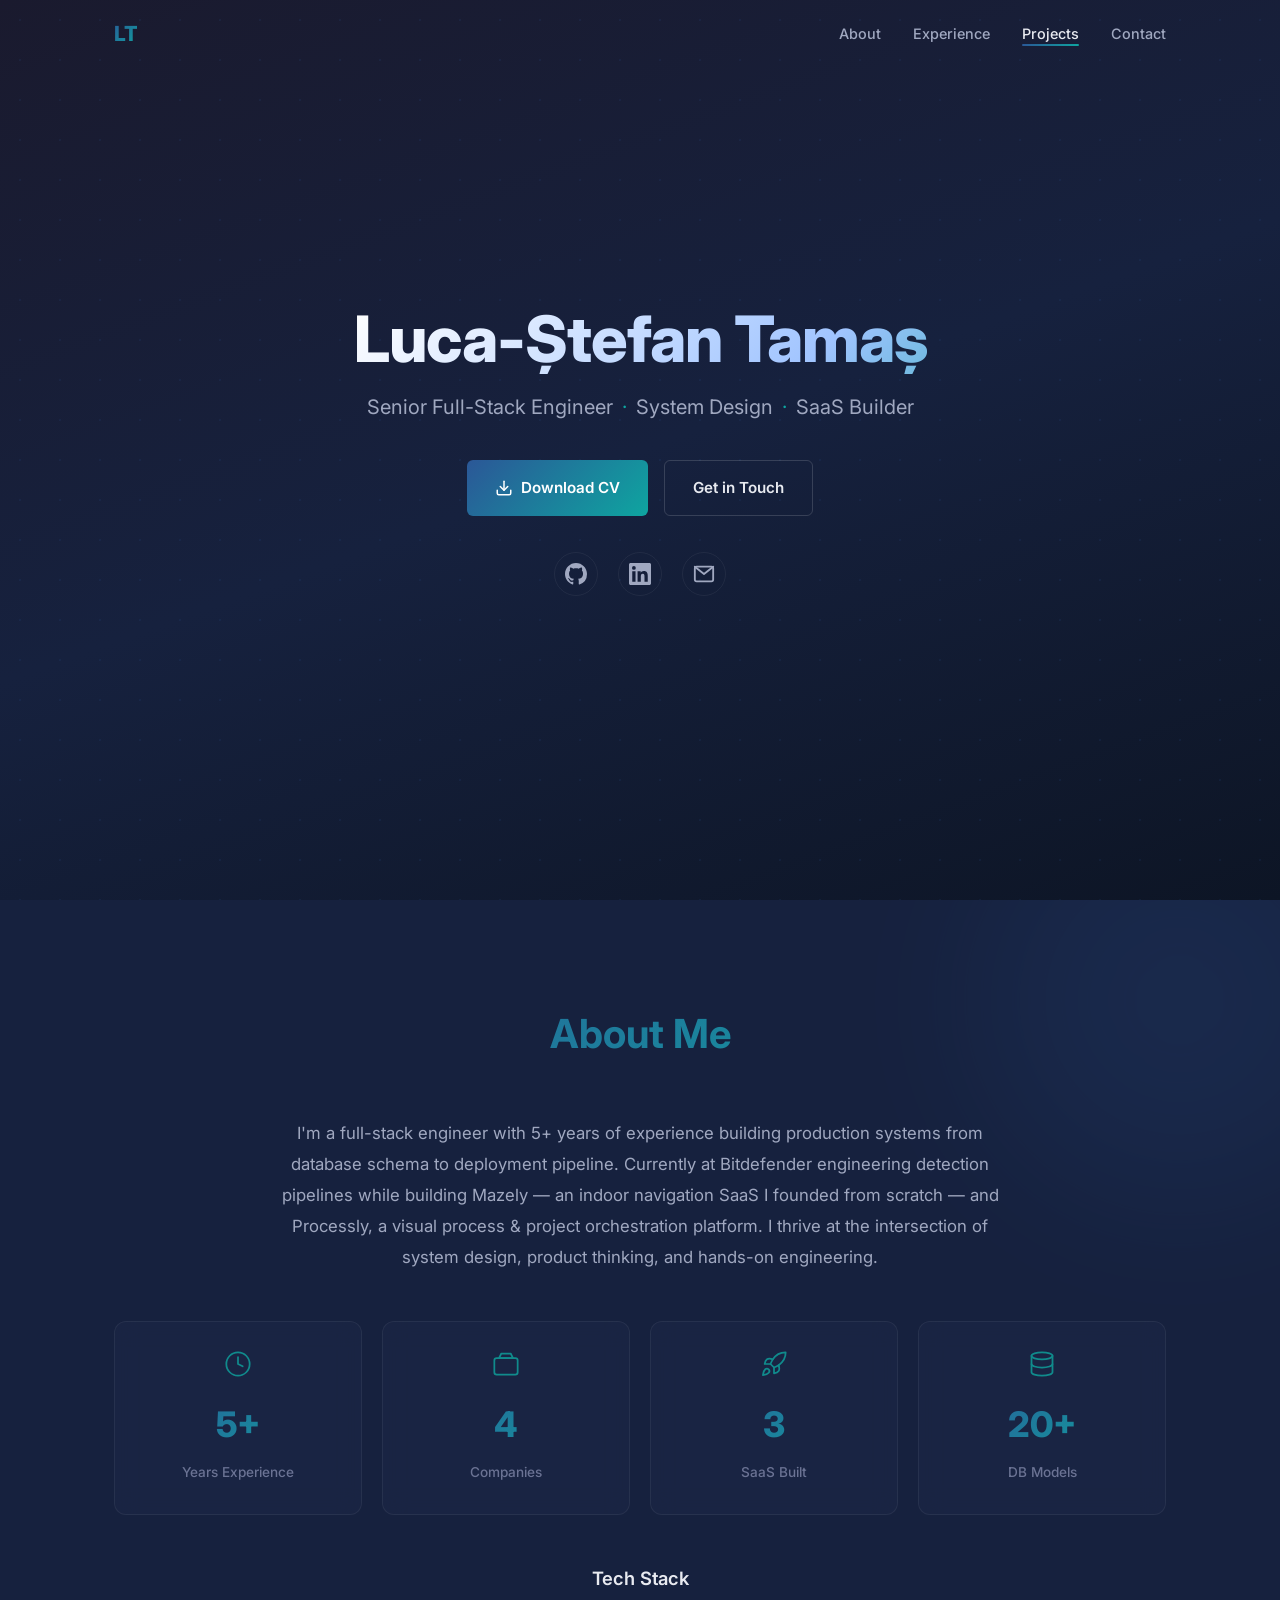
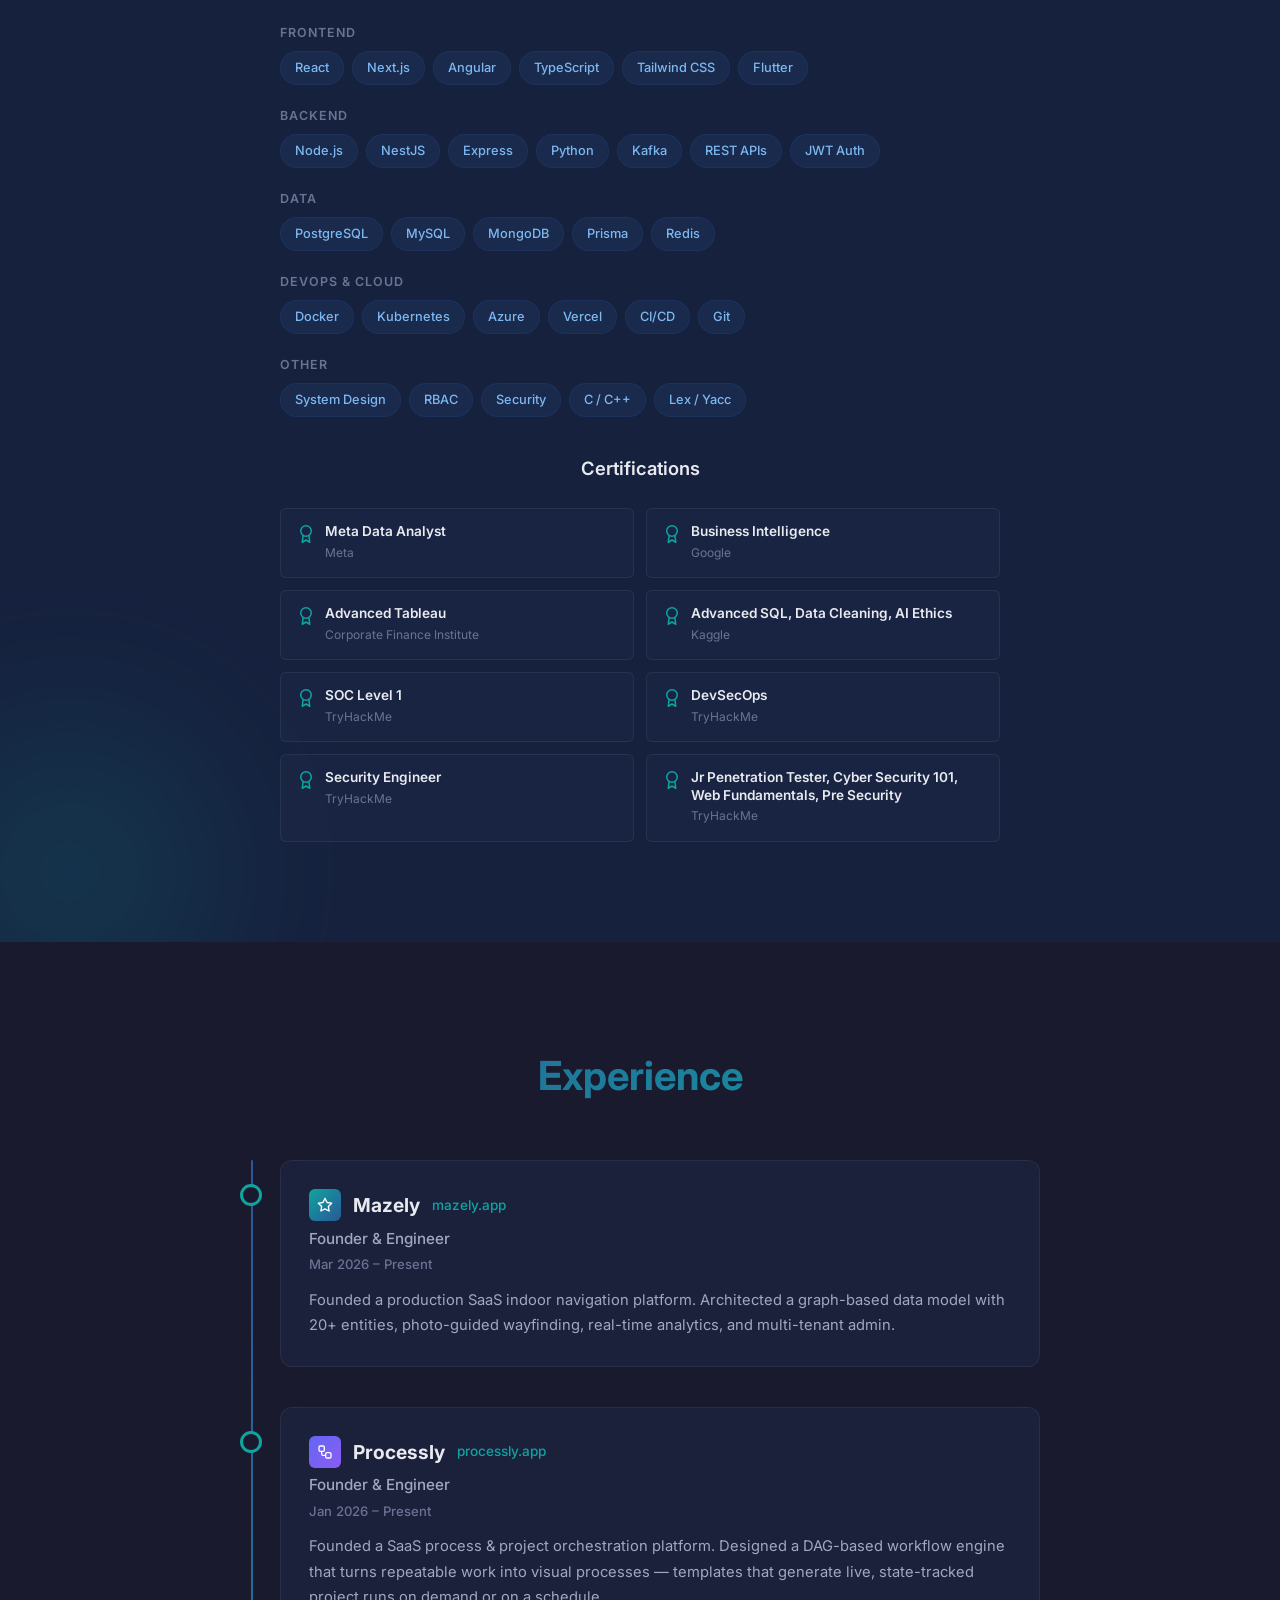
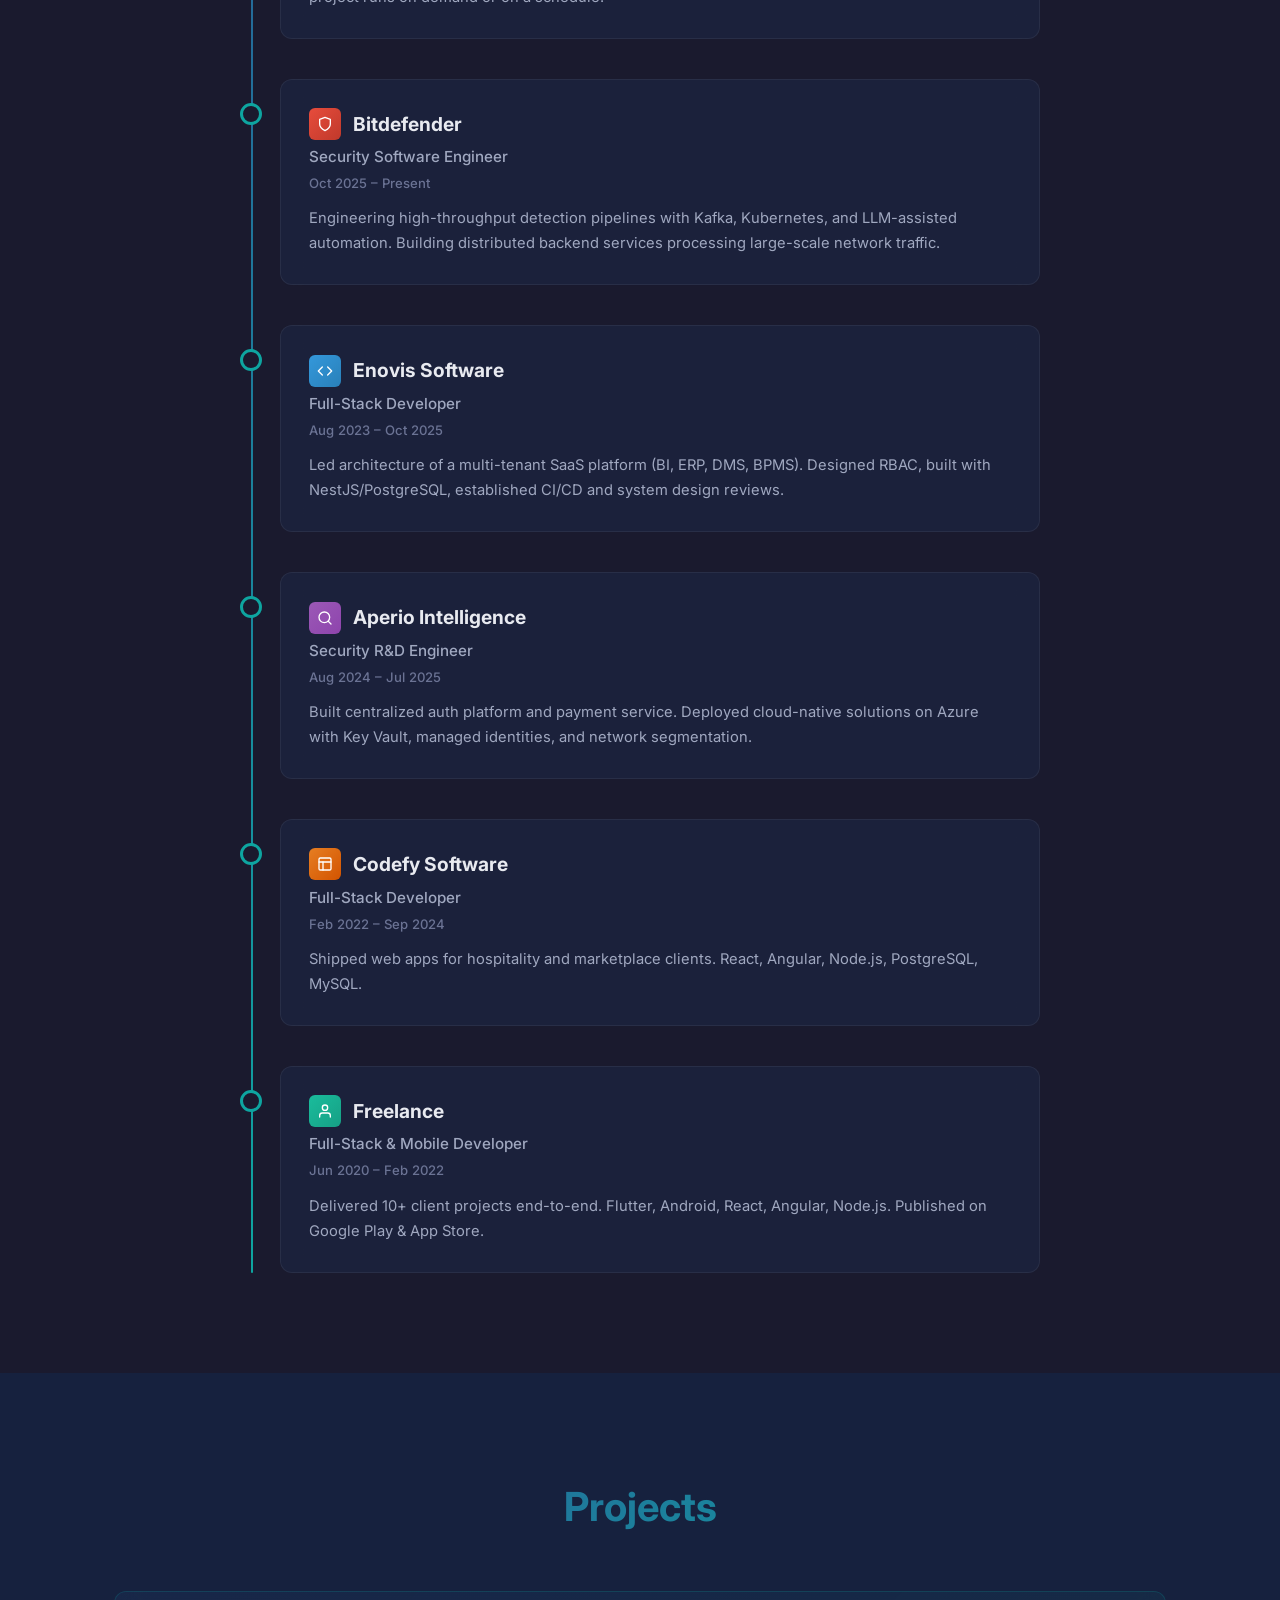
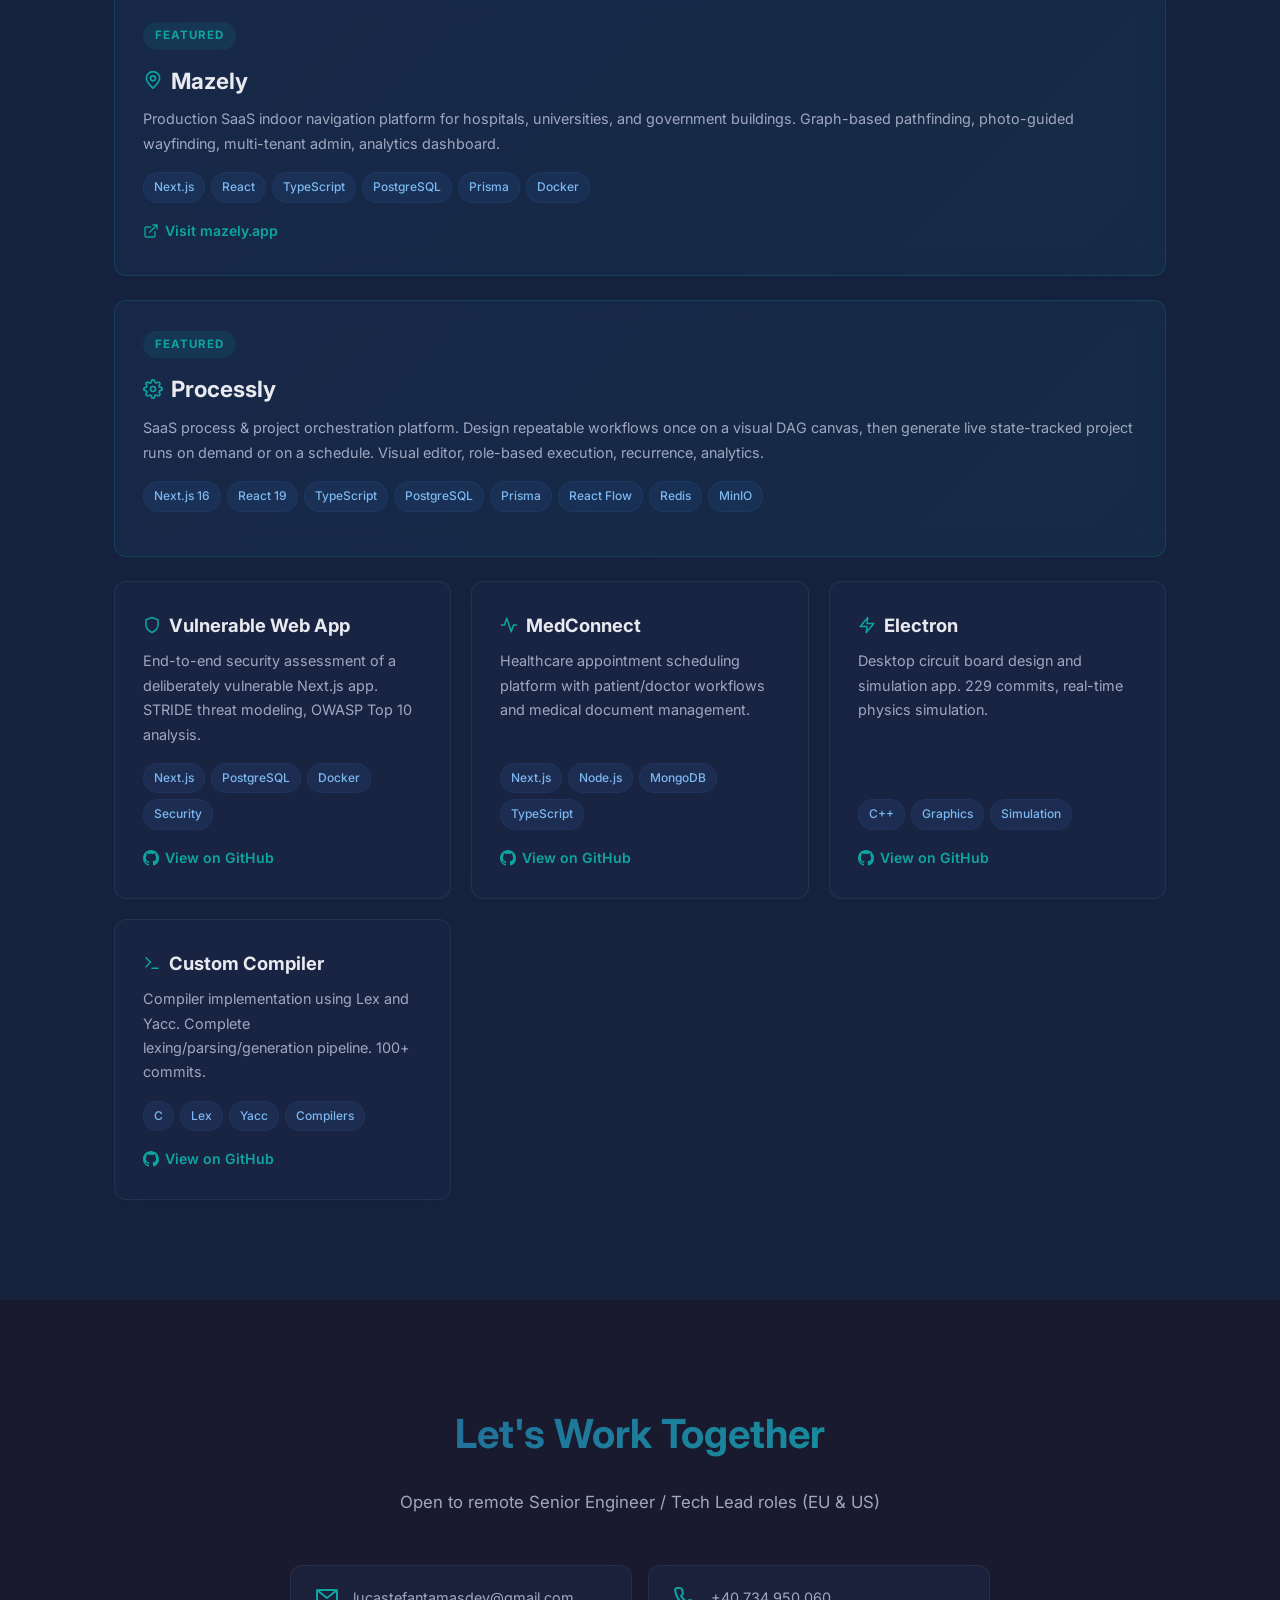
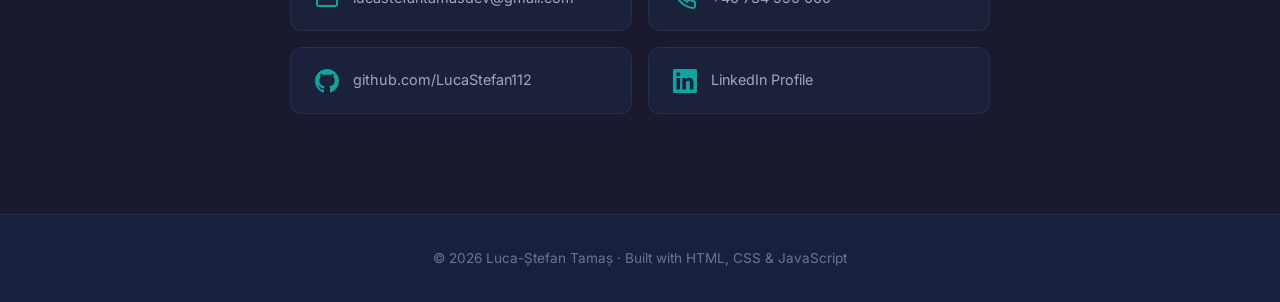
==== commit 27e91135: "Add Processly project and SOC cert to CV/site Include Processly (visual process & project orchestrat" ====
--- a/index.html
+++ b/index.html
@@ -76,7 +76,7 @@
     <div class="container">
       <h2 class="section-title reveal">About Me</h2>
       <p class="about-bio reveal">
-        I'm a full-stack engineer with 5+ years of experience building production systems from database schema to deployment pipeline. Currently at Bitdefender engineering detection pipelines while building Mazely &mdash; an indoor navigation SaaS I founded from scratch. I thrive at the intersection of system design, product thinking, and hands-on engineering.
+        I'm a full-stack engineer with 5+ years of experience building production systems from database schema to deployment pipeline. Currently at Bitdefender engineering detection pipelines while building Mazely &mdash; an indoor navigation SaaS I founded from scratch &mdash; and Processly, a visual process &amp; project orchestration platform. I thrive at the intersection of system design, product thinking, and hands-on engineering.
       </p>
       <div class="stats-grid">
         <div class="stat-card reveal">
@@ -91,8 +91,8 @@
         </div>
         <div class="stat-card reveal">
           <svg class="stat-icon" width="28" height="28" viewBox="0 0 24 24" fill="none" stroke="currentColor" stroke-width="1.5" stroke-linecap="round" stroke-linejoin="round"><path d="M4.5 16.5c-1.5 1.26-2 5-2 5s3.74-.5 5-2c.71-.84.7-2.13-.09-2.91a2.18 2.18 0 00-2.91-.09z"/><path d="M12 15l-3-3a22 22 0 012-3.95A12.88 12.88 0 0122 2c0 2.72-.78 7.5-6 11a22.35 22.35 0 01-4 2z"/><path d="M9 12H4s.55-3.03 2-4c1.62-1.08 5 0 5 0"/><path d="M12 15v5s3.03-.55 4-2c1.08-1.62 0-5 0-5"/></svg>
-          <span class="stat-number">1</span>
-          <span class="stat-label">SaaS Founded</span>
+          <span class="stat-number">3</span>
+          <span class="stat-label">SaaS Built</span>
         </div>
         <div class="stat-card reveal">
           <svg class="stat-icon" width="28" height="28" viewBox="0 0 24 24" fill="none" stroke="currentColor" stroke-width="1.5" stroke-linecap="round" stroke-linejoin="round"><ellipse cx="12" cy="5" rx="9" ry="3"/><path d="M21 12c0 1.66-4 3-9 3s-9-1.34-9-3"/><path d="M3 5v14c0 1.66 4 3 9 3s9-1.34 9-3V5"/></svg>
@@ -191,6 +191,13 @@
           <div class="cert-item">
             <svg class="cert-icon" width="18" height="18" viewBox="0 0 24 24" fill="none" stroke="currentColor" stroke-width="2" stroke-linecap="round" stroke-linejoin="round"><circle cx="12" cy="8" r="7"/><polyline points="8.21 13.89 7 23 12 20 17 23 15.79 13.88"/></svg>
             <div>
+              <a class="cert-name" href="https://tryhackme.com/certificate/THM-UDEQNFDHMG" target="_blank" rel="noopener noreferrer">SOC Level 1</a>
+              <span class="cert-issuer">TryHackMe</span>
+            </div>
+          </div>
+          <div class="cert-item">
+            <svg class="cert-icon" width="18" height="18" viewBox="0 0 24 24" fill="none" stroke="currentColor" stroke-width="2" stroke-linecap="round" stroke-linejoin="round"><circle cx="12" cy="8" r="7"/><polyline points="8.21 13.89 7 23 12 20 17 23 15.79 13.88"/></svg>
+            <div>
               <a class="cert-name" href="https://tryhackme.com/certificate/THM-0D2ACJQ9DS" target="_blank" rel="noopener noreferrer">DevSecOps</a>
               <span class="cert-issuer">TryHackMe</span>
             </div>
@@ -233,6 +240,22 @@
             <span class="timeline-role">Founder &amp; Engineer</span>
             <span class="timeline-date">Mar 2026 &ndash; Present</span>
             <p class="timeline-desc">Founded a production SaaS indoor navigation platform. Architected a graph-based data model with 20+ entities, photo-guided wayfinding, real-time analytics, and multi-tenant admin.</p>
+          </div>
+        </div>
+
+        <div class="timeline-item reveal">
+          <div class="timeline-dot"></div>
+          <div class="timeline-card">
+            <div class="timeline-header">
+              <span class="timeline-icon" style="background: linear-gradient(135deg, #6366f1, #8b5cf6);">
+                <svg width="16" height="16" viewBox="0 0 24 24" fill="none" stroke="#fff" stroke-width="2" stroke-linecap="round" stroke-linejoin="round"><rect width="8" height="8" x="3" y="3" rx="2"/><path d="M7 11v4a2 2 0 0 0 2 2h4"/><rect width="8" height="8" x="13" y="13" rx="2"/></svg>
+              </span>
+              <h3 class="timeline-company">Processly</h3>
+              <a href="https://processly.app" target="_blank" rel="noopener noreferrer" class="timeline-link">processly.app</a>
+            </div>
+            <span class="timeline-role">Founder &amp; Engineer</span>
+            <span class="timeline-date">Jan 2026 &ndash; Present</span>
+            <p class="timeline-desc">Founded a SaaS process &amp; project orchestration platform. Designed a DAG-based workflow engine that turns repeatable work into visual processes &mdash; templates that generate live, state-tracked project runs on demand or on a schedule.</p>
           </div>
         </div>
 
@@ -342,22 +365,27 @@
         </div>
       </div>
 
+      <div class="project-featured reveal">
+        <div class="project-card featured-card">
+          <div class="project-card-content">
+            <span class="project-badge">Featured</span>
+            <h3 class="project-title"><svg class="project-icon" width="20" height="20" viewBox="0 0 24 24" fill="none" stroke="currentColor" stroke-width="2" stroke-linecap="round" stroke-linejoin="round"><circle cx="12" cy="12" r="3"/><path d="M19.4 15a1.65 1.65 0 00.33 1.82l.06.06a2 2 0 010 2.83 2 2 0 01-2.83 0l-.06-.06a1.65 1.65 0 00-1.82-.33 1.65 1.65 0 00-1 1.51V21a2 2 0 01-2 2 2 2 0 01-2-2v-.09A1.65 1.65 0 009 19.4a1.65 1.65 0 00-1.82.33l-.06.06a2 2 0 01-2.83 0 2 2 0 010-2.83l.06-.06a1.65 1.65 0 00.33-1.82 1.65 1.65 0 00-1.51-1H3a2 2 0 01-2-2 2 2 0 012-2h.09A1.65 1.65 0 004.6 9a1.65 1.65 0 00-.33-1.82l-.06-.06a2 2 0 010-2.83 2 2 0 012.83 0l.06.06a1.65 1.65 0 001.82.33H9a1.65 1.65 0 001-1.51V3a2 2 0 012-2 2 2 0 012 2v.09a1.65 1.65 0 001 1.51 1.65 1.65 0 001.82-.33l.06-.06a2 2 0 012.83 0 2 2 0 010 2.83l-.06.06a1.65 1.65 0 00-.33 1.82V9a1.65 1.65 0 001.51 1H21a2 2 0 012 2 2 2 0 01-2 2h-.09a1.65 1.65 0 00-1.51 1z"/></svg> Processly</h3>
+            <p class="project-desc">SaaS process &amp; project orchestration platform. Design repeatable workflows once on a visual DAG canvas, then generate live state-tracked project runs on demand or on a schedule. Visual editor, role-based execution, recurrence, analytics.</p>
+            <div class="project-pills">
+              <span class="pill">Next.js 16</span>
+              <span class="pill">React 19</span>
+              <span class="pill">TypeScript</span>
+              <span class="pill">PostgreSQL</span>
+              <span class="pill">Prisma</span>
+              <span class="pill">React Flow</span>
+              <span class="pill">Redis</span>
+              <span class="pill">MinIO</span>
+            </div>
+          </div>
+        </div>
+      </div>
+
       <div class="projects-grid">
-
-        <div class="project-card reveal">
-          <h3 class="project-title"><svg class="project-icon" width="18" height="18" viewBox="0 0 24 24" fill="none" stroke="currentColor" stroke-width="2" stroke-linecap="round" stroke-linejoin="round"><rect x="2" y="3" width="20" height="14" rx="2" ry="2"/><line x1="8" y1="21" x2="16" y2="21"/><line x1="12" y1="17" x2="12" y2="21"/></svg> Center &amp; Processly</h3>
-          <p class="project-desc">Enterprise service integration platform with business process mapping, role-based access, and cross-app orchestration.</p>
-          <div class="project-pills">
-            <span class="pill">Next.js</span>
-            <span class="pill">NestJS</span>
-            <span class="pill">Prisma</span>
-            <span class="pill">PostgreSQL</span>
-          </div>
-          <a href="https://github.com/LucaStefan112/Center" target="_blank" rel="noopener noreferrer" class="project-link">
-            <svg width="16" height="16" viewBox="0 0 24 24" fill="currentColor"><path d="M12 0C5.37 0 0 5.37 0 12c0 5.31 3.435 9.795 8.205 11.385.6.105.825-.255.825-.57 0-.285-.015-1.23-.015-2.235-3.015.555-3.795-.735-4.035-1.41-.135-.345-.72-1.41-1.23-1.695-.42-.225-1.02-.78-.015-.795.945-.015 1.62.87 1.845 1.23 1.08 1.815 2.805 1.305 3.495.99.105-.78.42-1.305.765-1.605-2.67-.3-5.46-1.335-5.46-5.925 0-1.305.465-2.385 1.23-3.225-.12-.3-.54-1.53.12-3.18 0 0 1.005-.315 3.3 1.23.96-.27 1.98-.405 3-.405s2.04.135 3 .405c2.295-1.56 3.3-1.23 3.3-1.23.66 1.65.24 2.88.12 3.18.765.84 1.23 1.905 1.23 3.225 0 4.605-2.805 5.625-5.475 5.925.435.375.81 1.095.81 2.22 0 1.605-.015 2.895-.015 3.3 0 .315.225.69.825.57A12.02 12.02 0 0024 12c0-6.63-5.37-12-12-12z"/></svg>
-            View on GitHub
-          </a>
-        </div>
 
         <div class="project-card reveal">
           <h3 class="project-title"><svg class="project-icon" width="18" height="18" viewBox="0 0 24 24" fill="none" stroke="currentColor" stroke-width="2" stroke-linecap="round" stroke-linejoin="round"><path d="M12 22s8-4 8-10V5l-8-3-8 3v7c0 6 8 10 8 10z"/></svg> Vulnerable Web App</h3>
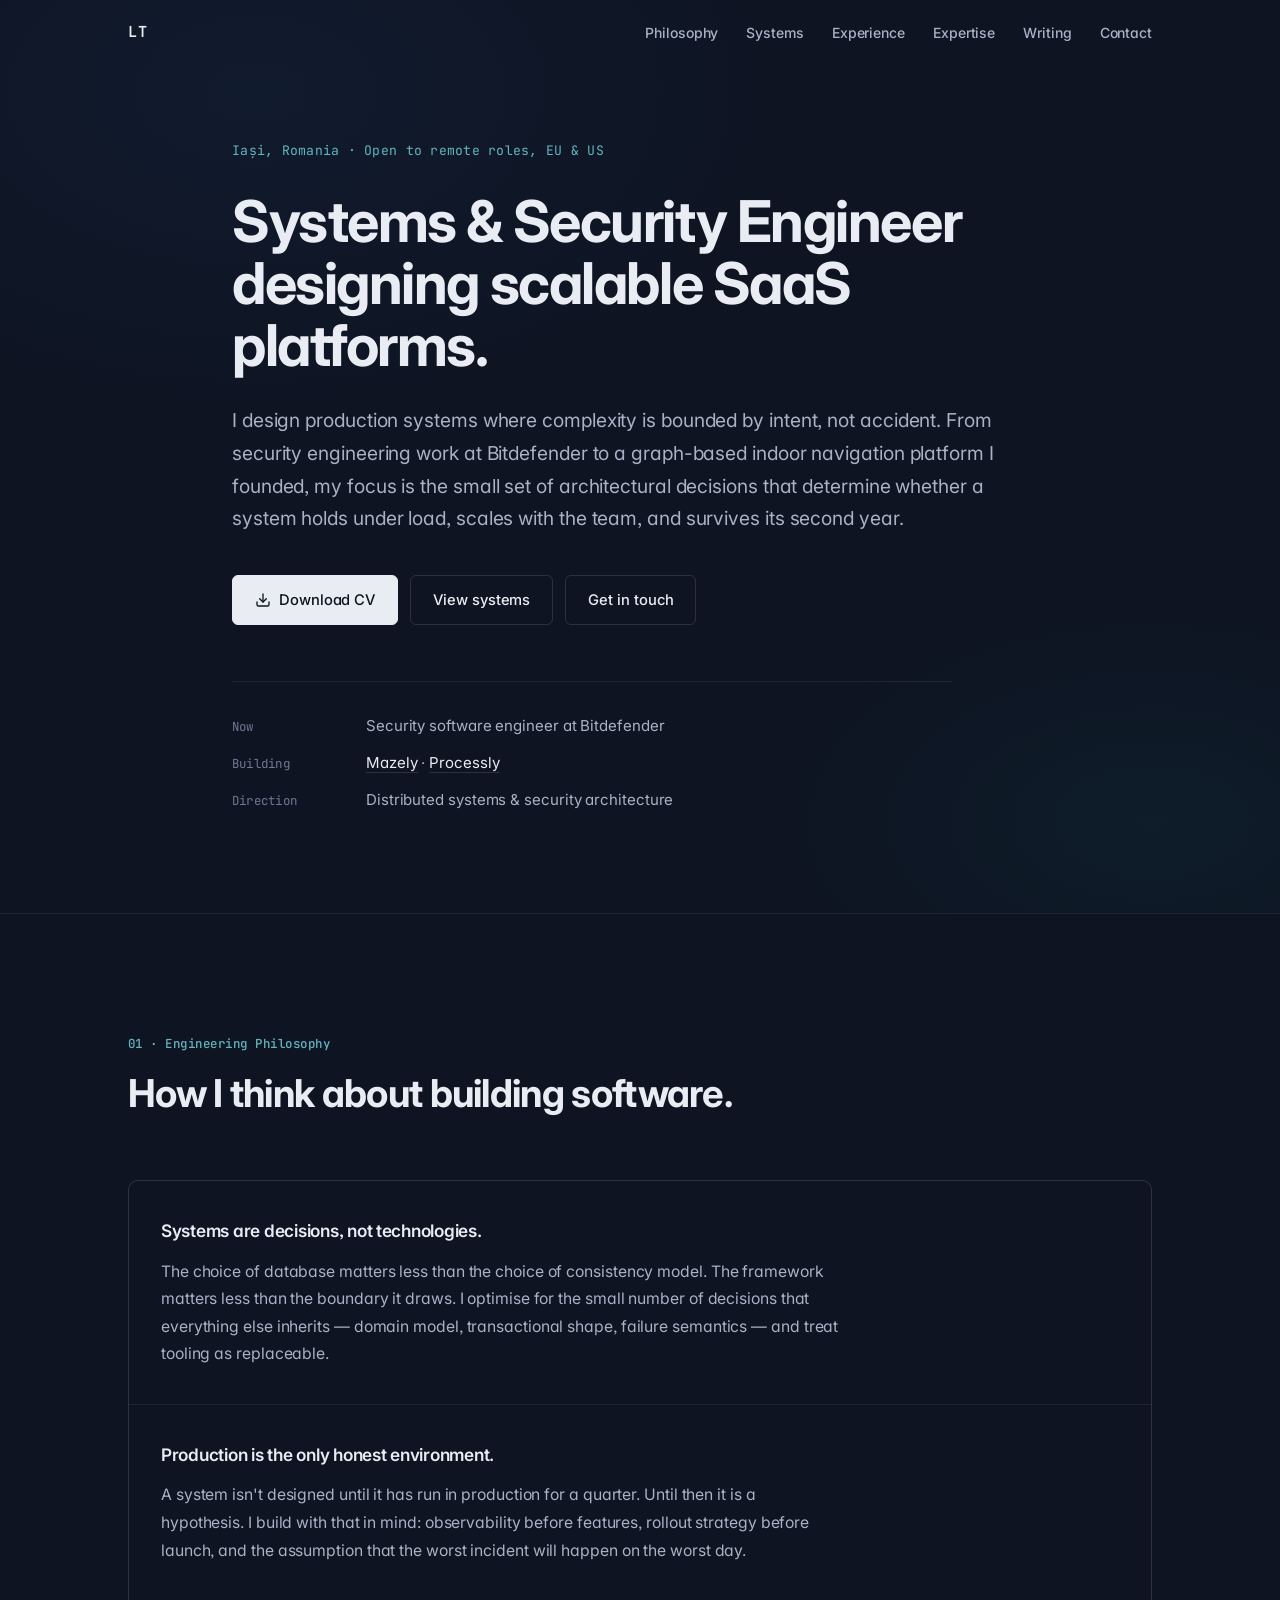
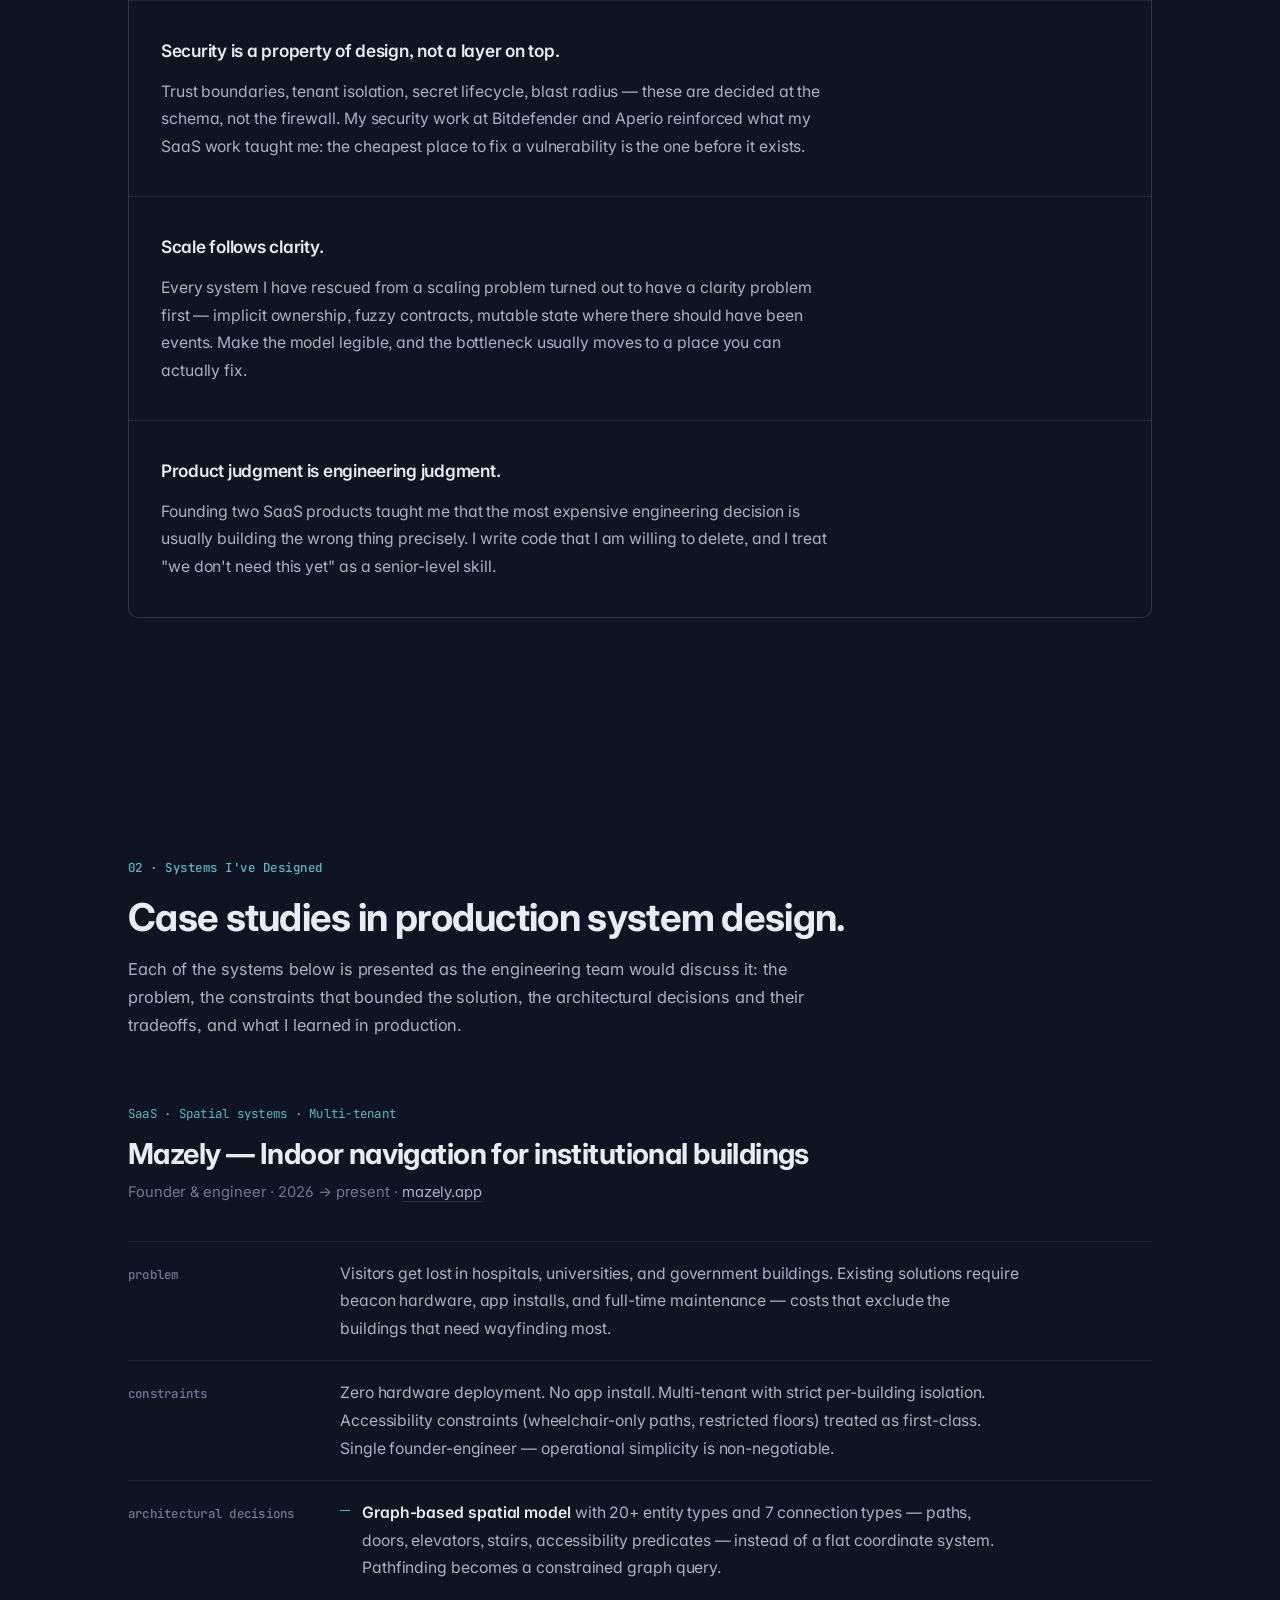
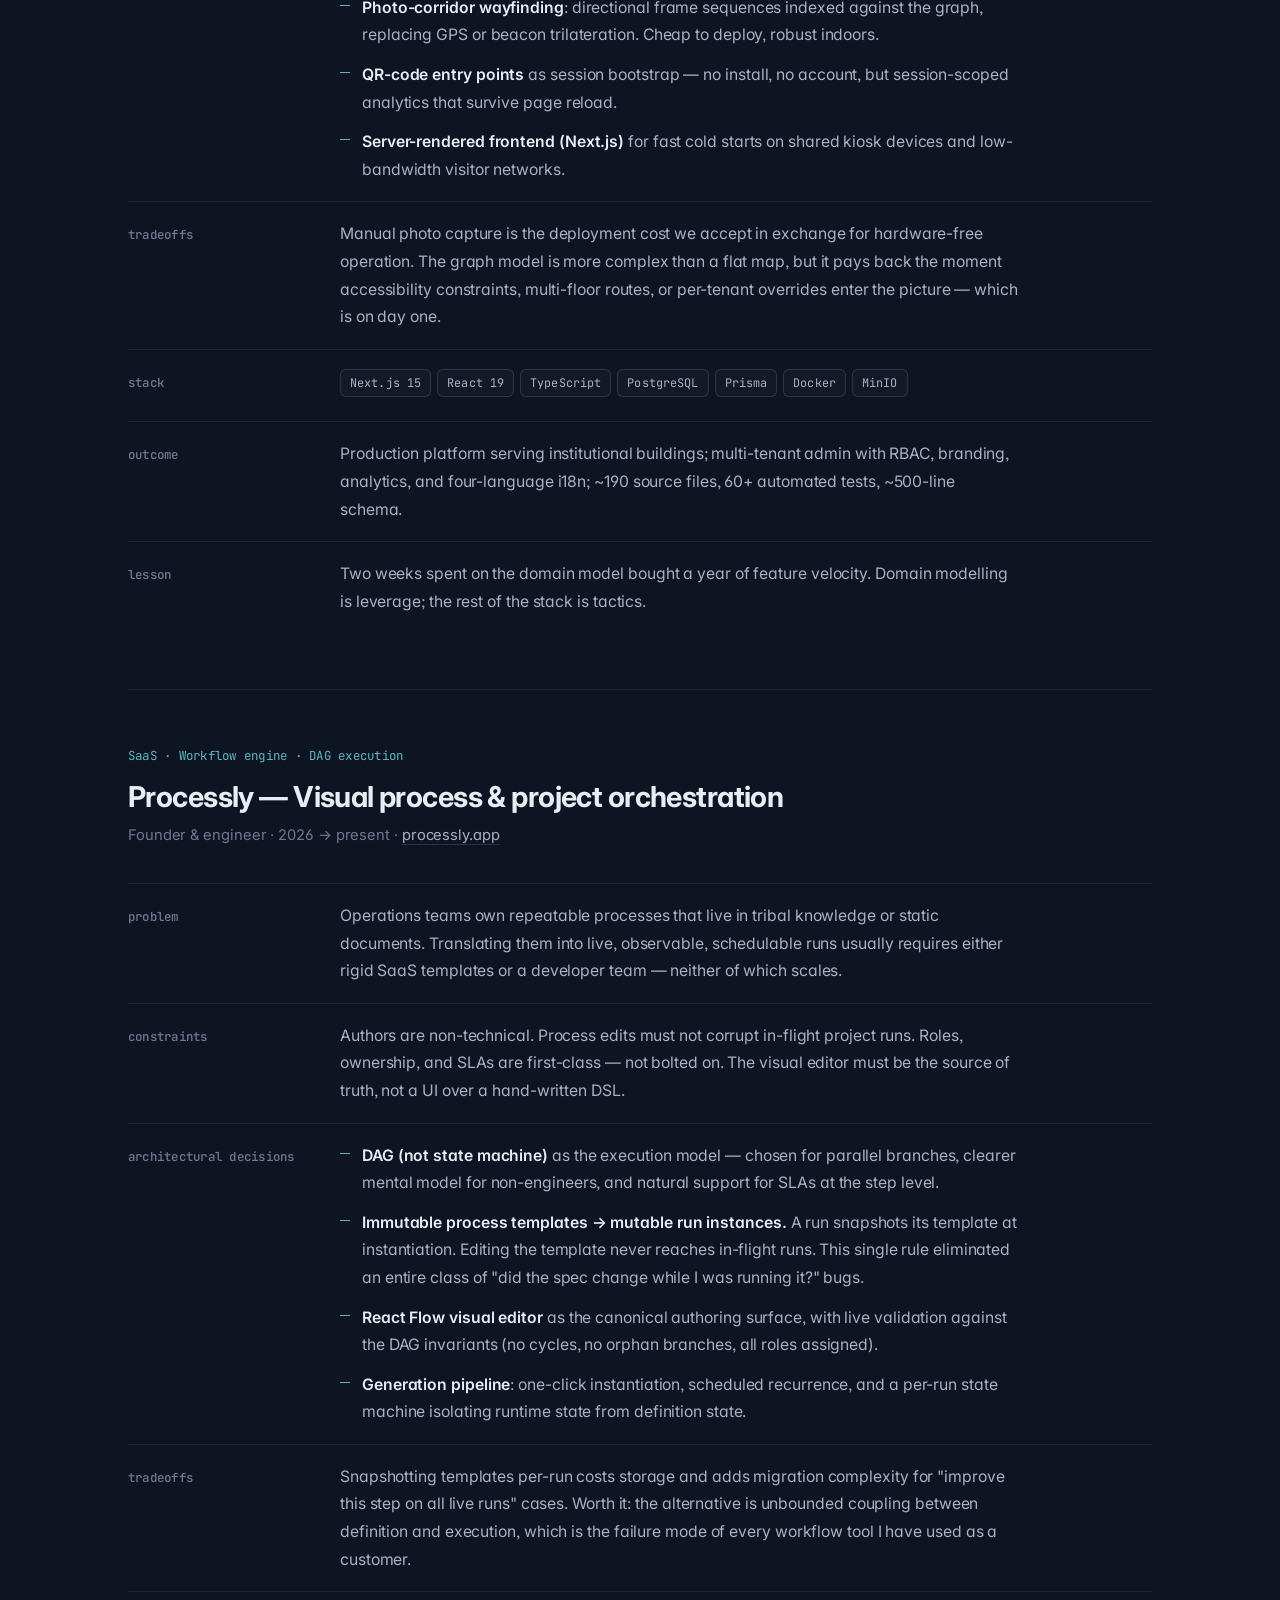
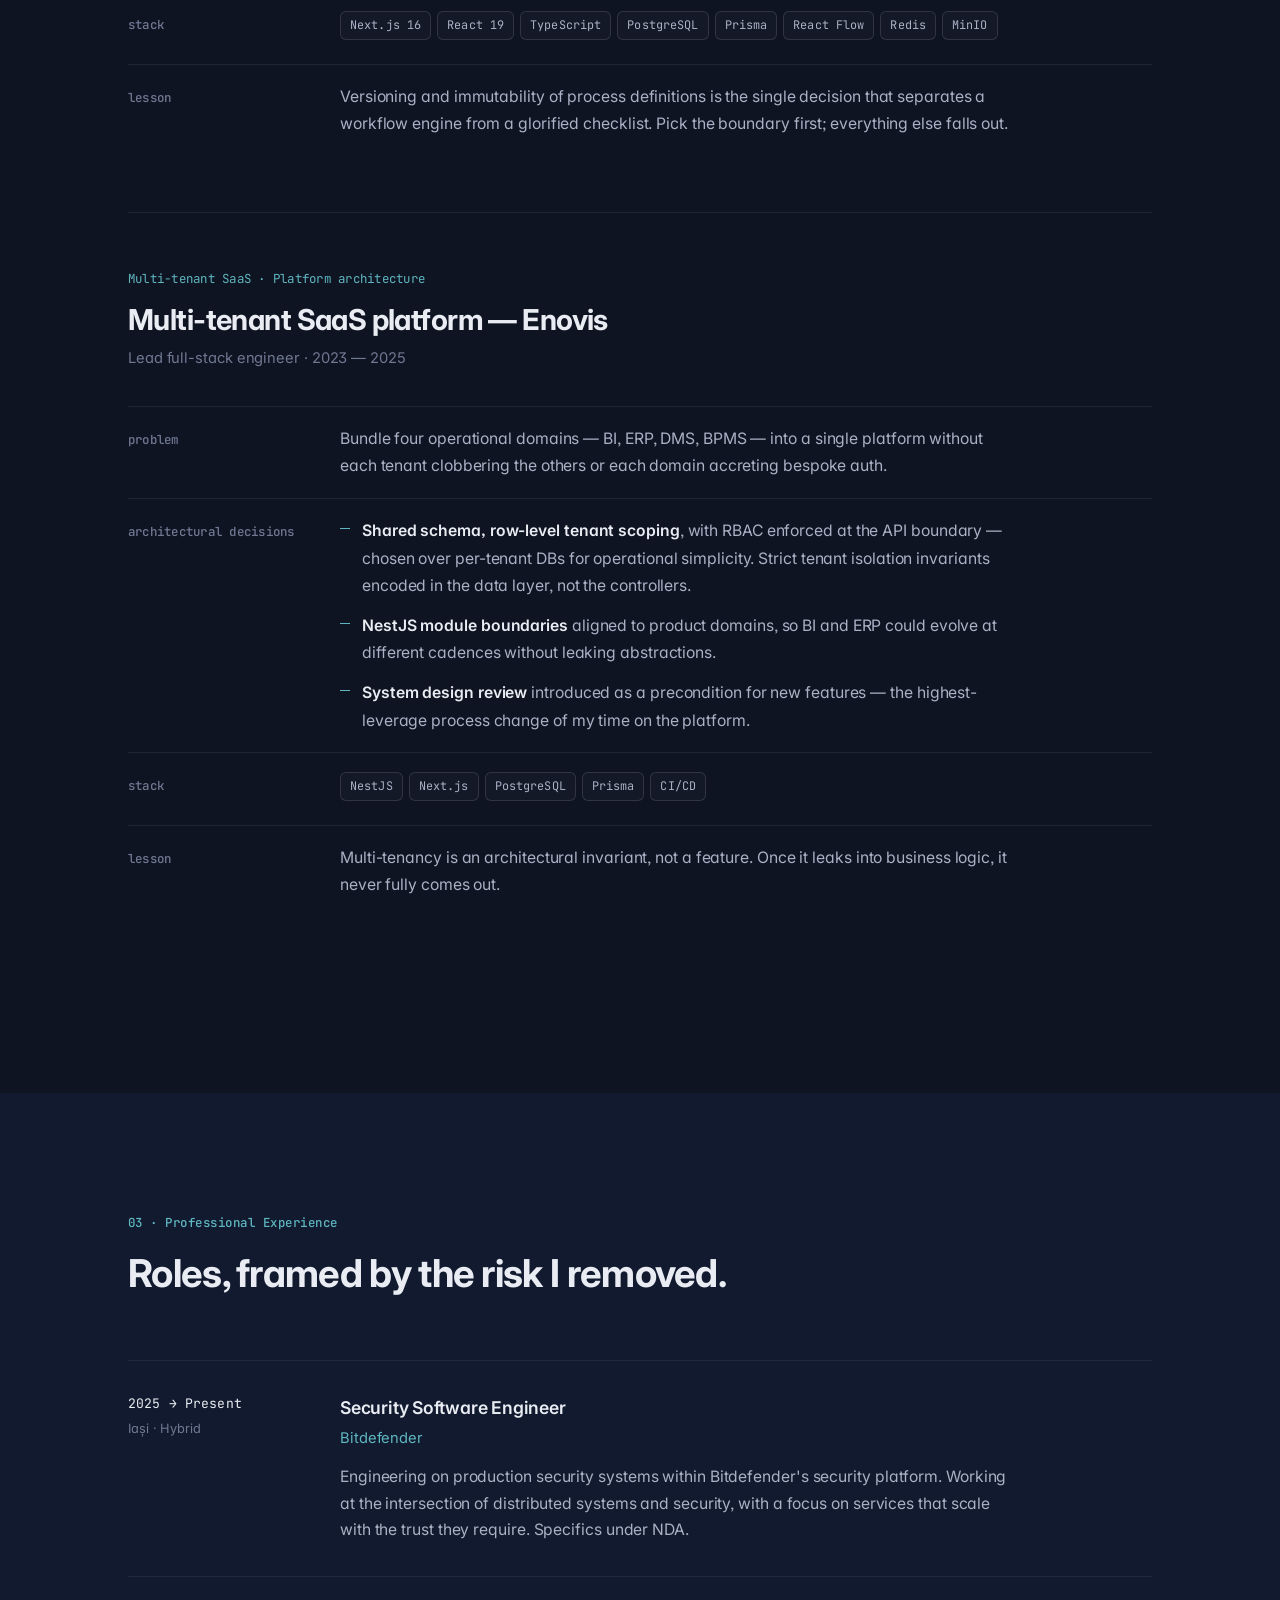
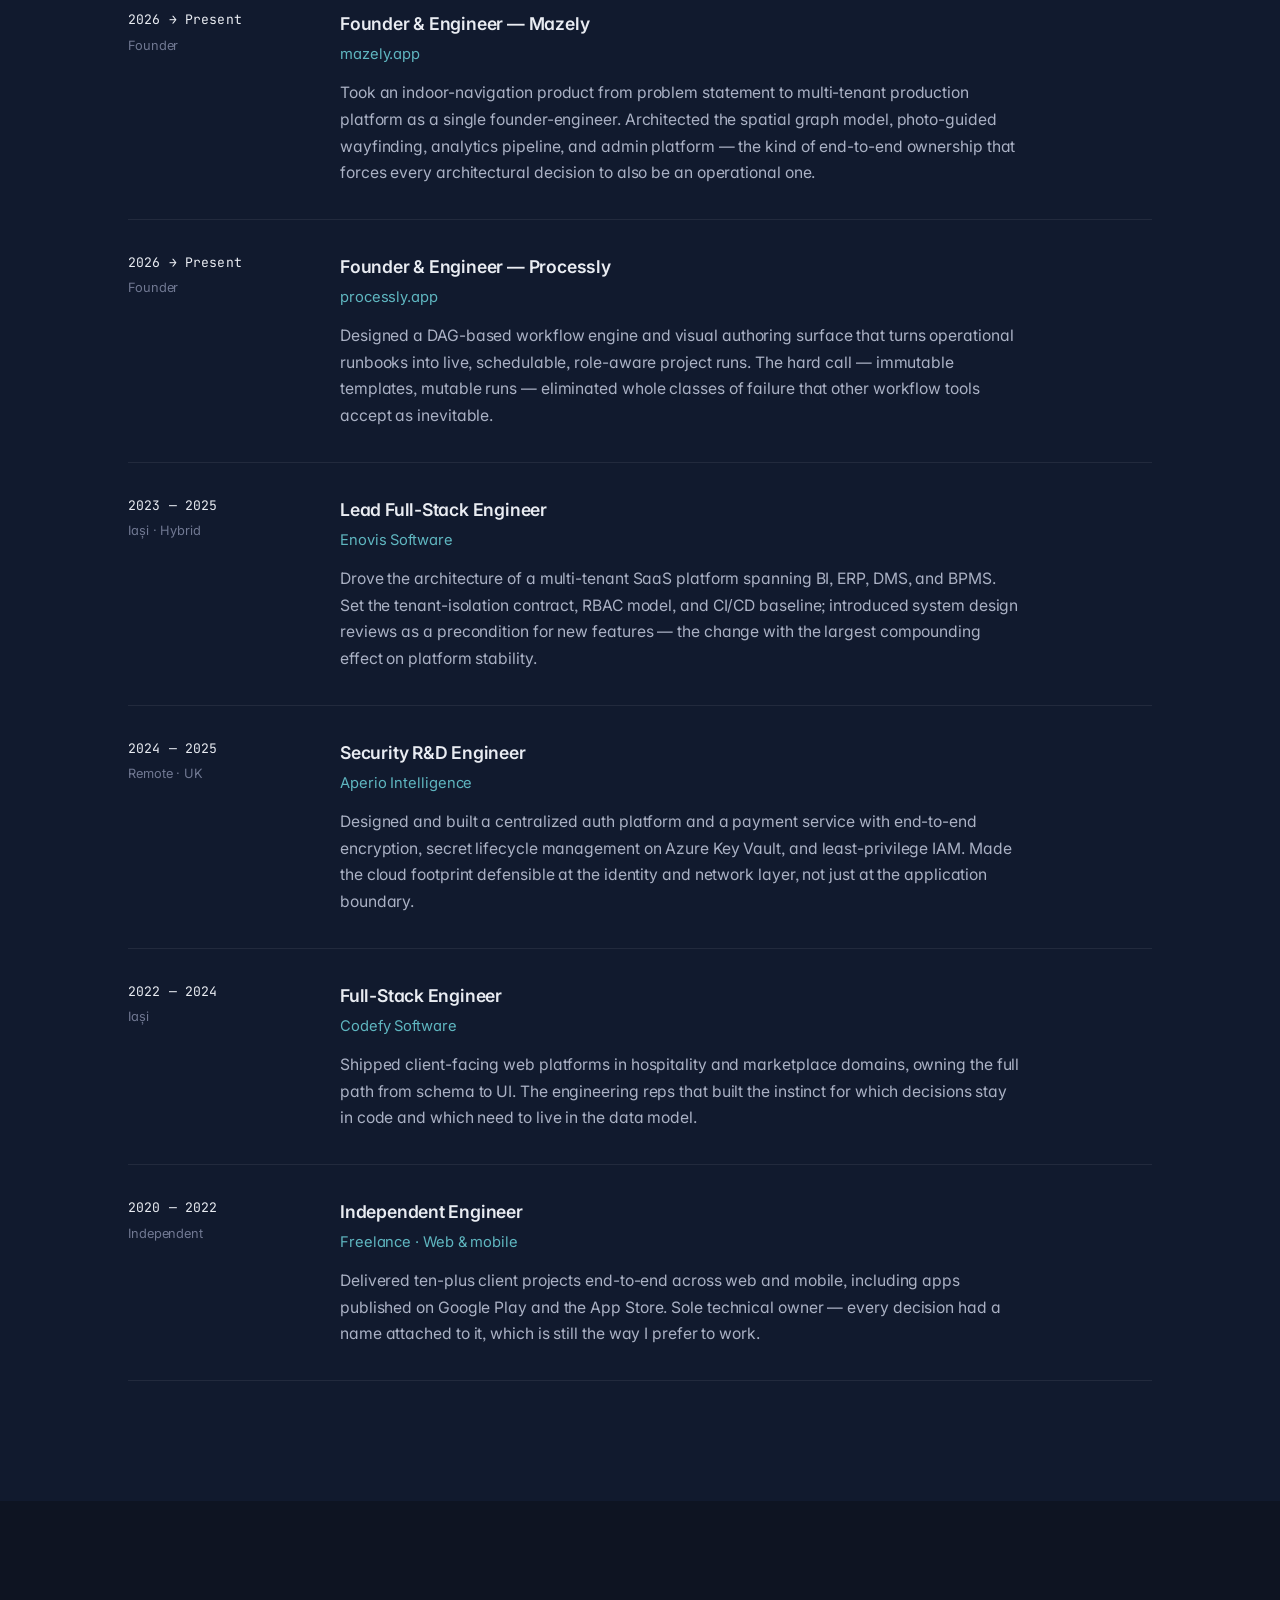
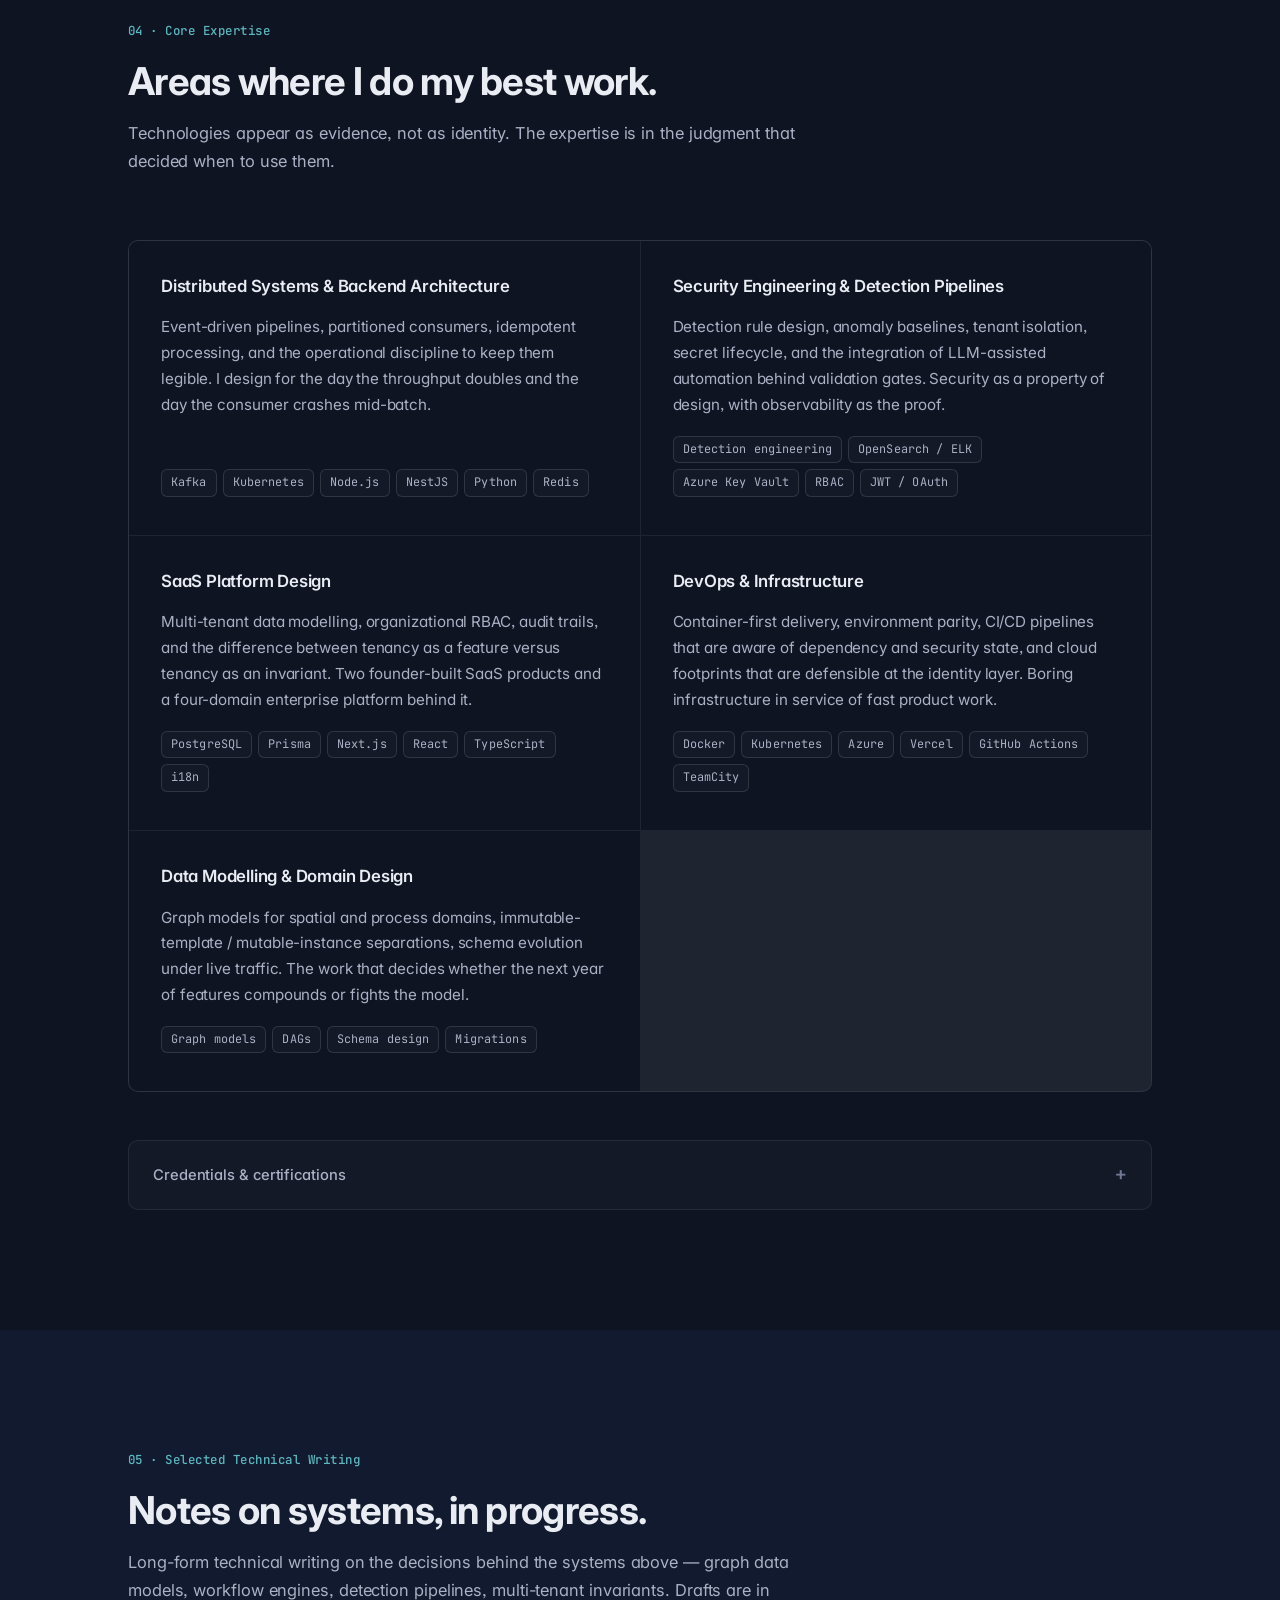
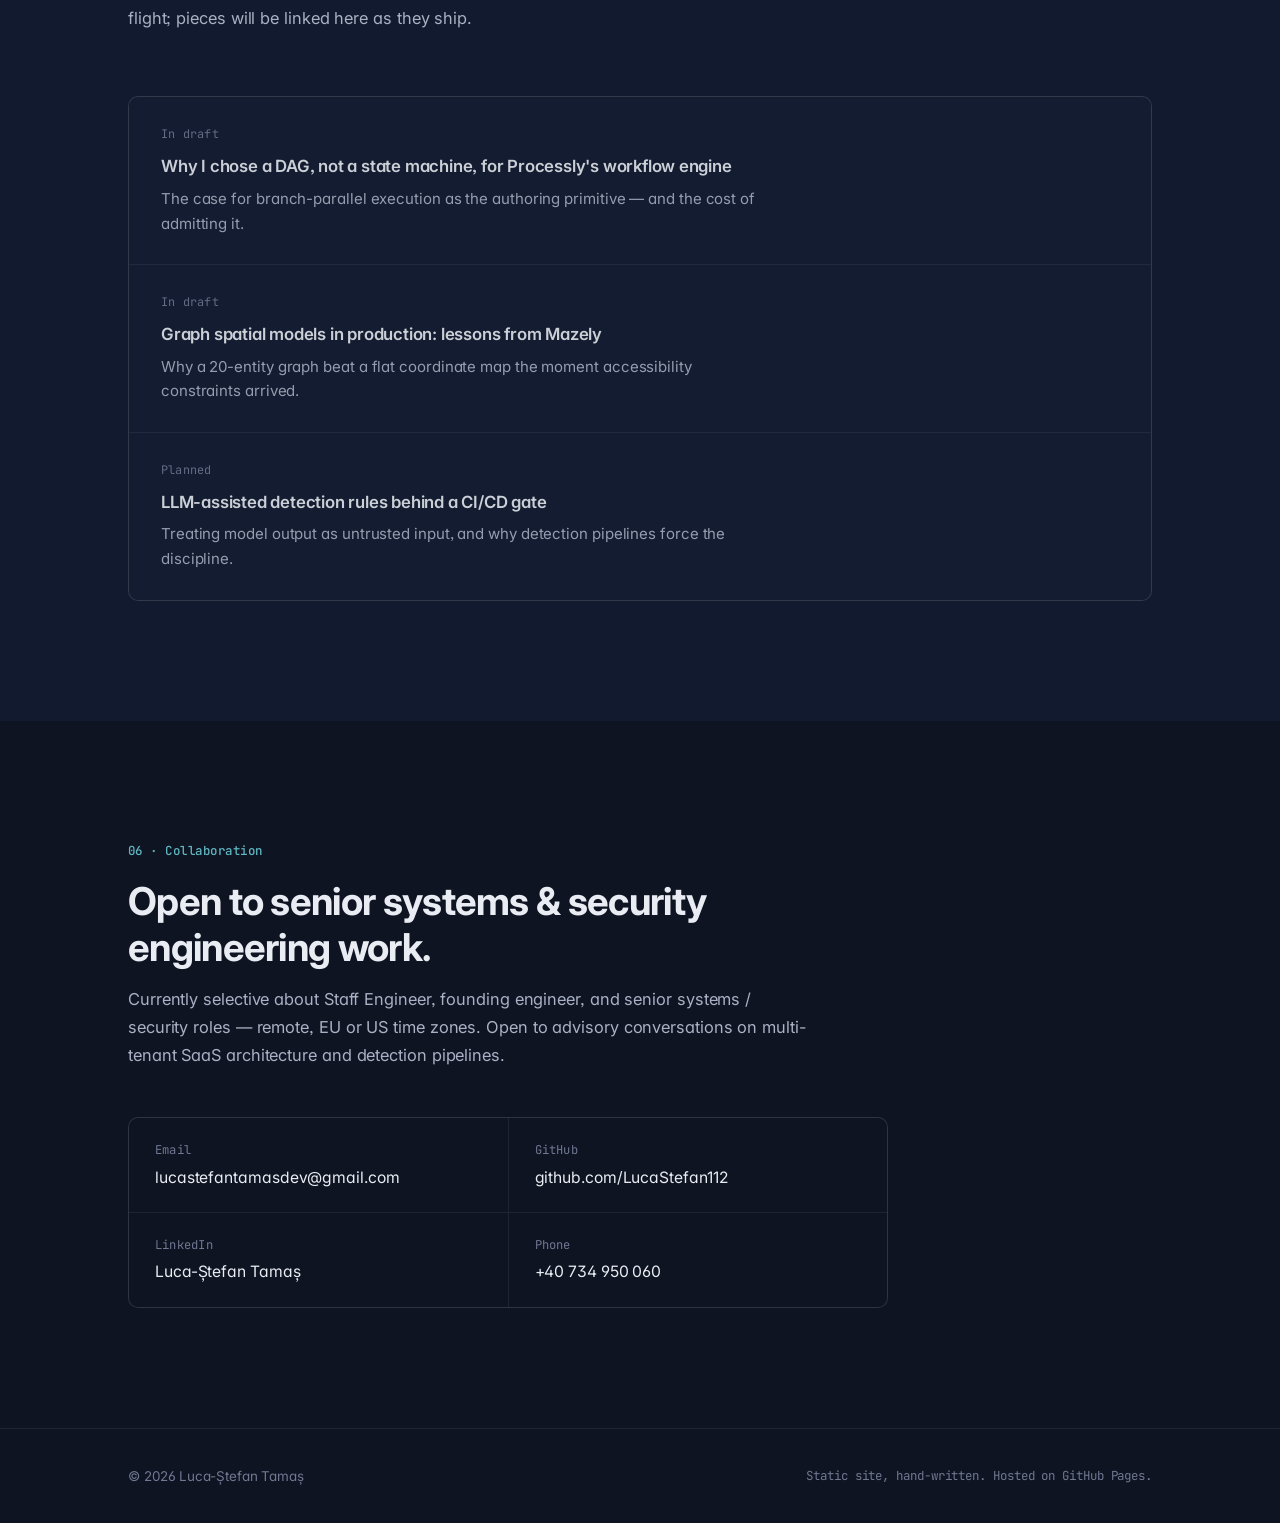
==== commit 62e9427c: "Revamp homepage, add SEO & redesign 404 Rewrites the homepage to emphasize Systems & Security engine" ====
--- a/index.html
+++ b/index.html
@@ -3,486 +3,534 @@
 <head>
   <meta charset="UTF-8">
   <meta name="viewport" content="width=device-width, initial-scale=1.0">
-  <title>Luca-Ștefan Tamaș — Senior Full-Stack Engineer</title>
-  <meta name="description" content="Luca-Ștefan Tamaș — Senior Full-Stack Engineer, System Design, SaaS Builder. Building production systems from database schema to deployment pipeline.">
+  <title>Luca-Ștefan Tamaș — Systems &amp; Security Engineer</title>
+  <meta name="description" content="Systems and security engineer designing scalable SaaS platforms. Security engineering at Bitdefender; founder of Mazely and Processly.">
   <meta name="author" content="Luca-Ștefan Tamaș">
-  <meta name="theme-color" content="#1a1a2e">
+  <meta name="keywords" content="systems engineer, distributed systems, security engineer, SaaS architecture, staff engineer, founding engineer, backend architecture, multi-tenant SaaS, system design">
+  <meta name="theme-color" content="#0e1422">
 
   <!-- Open Graph -->
   <meta property="og:type" content="website">
-  <meta property="og:title" content="Luca-Ștefan Tamaș — Senior Full-Stack Engineer">
-  <meta property="og:description" content="Full-stack engineer building production systems end-to-end. Founder of Mazely, an indoor navigation SaaS. Currently at Bitdefender.">
+  <meta property="og:title" content="Luca-Ștefan Tamaș — Systems &amp; Security Engineer">
+  <meta property="og:description" content="Designs production systems where complexity is bounded by intent. Security engineering at Bitdefender; founder of Mazely and Processly.">
   <meta property="og:url" content="https://lucastefan112.github.io/CV/">
   <meta property="og:site_name" content="Luca-Ștefan Tamaș">
+
+  <!-- Twitter -->
+  <meta name="twitter:card" content="summary">
+  <meta name="twitter:title" content="Luca-Ștefan Tamaș — Systems &amp; Security Engineer">
+  <meta name="twitter:description" content="Designs production systems where complexity is bounded by intent.">
 
   <link rel="canonical" href="https://lucastefan112.github.io/CV/">
   <link rel="icon" href="data:image/svg+xml,<svg xmlns='http://www.w3.org/2000/svg' viewBox='0 0 100 100'><defs><linearGradient id='g' x1='0' y1='0' x2='1' y2='1'><stop offset='0%25' stop-color='%232B5797'/><stop offset='100%25' stop-color='%230EA5A0'/></linearGradient></defs><rect width='100' height='100' rx='20' fill='url(%23g)'/><text x='50' y='68' font-family='system-ui,sans-serif' font-size='52' font-weight='800' fill='white' text-anchor='middle'>LT</text></svg>">
   <link rel="preconnect" href="https://fonts.googleapis.com">
   <link rel="preconnect" href="https://fonts.gstatic.com" crossorigin>
-  <link href="https://fonts.googleapis.com/css2?family=Inter:wght@300;400;500;600;700;800&display=swap" rel="stylesheet">
+  <link href="https://fonts.googleapis.com/css2?family=Inter:wght@300;400;500;600;700;800&family=JetBrains+Mono:wght@400;500&display=swap" rel="stylesheet">
   <link rel="stylesheet" href="style.css">
+
+  <!-- Structured data: Person -->
+  <script type="application/ld+json">
+  {
+    "@context": "https://schema.org",
+    "@type": "Person",
+    "name": "Luca-Ștefan Tamaș",
+    "url": "https://lucastefan112.github.io/CV/",
+    "jobTitle": "Systems & Security Engineer",
+    "description": "Systems and security engineer designing scalable SaaS platforms and detection pipelines.",
+    "email": "lucastefantamasdev@gmail.com",
+    "address": {
+      "@type": "PostalAddress",
+      "addressLocality": "Iași",
+      "addressCountry": "RO"
+    },
+    "sameAs": [
+      "https://github.com/LucaStefan112",
+      "https://www.linkedin.com/in/luca-%C8%99tefan-tama%C8%99-a40282229/",
+      "https://mazely.app",
+      "https://processly.app"
+    ],
+    "worksFor": {
+      "@type": "Organization",
+      "name": "Bitdefender"
+    },
+    "knowsAbout": [
+      "Distributed Systems",
+      "Security Engineering",
+      "SaaS Architecture",
+      "Detection Pipelines",
+      "Multi-Tenant Systems",
+      "DevOps"
+    ]
+  }
+  </script>
 </head>
 <body>
 
+  <a class="skip-link" href="#main">Skip to content</a>
+
   <!-- Navbar -->
-  <nav class="navbar" id="navbar">
+  <nav class="navbar" id="navbar" aria-label="Primary">
     <div class="nav-container">
-      <a href="#hero" class="nav-logo">LT</a>
-      <button class="nav-toggle" id="navToggle" aria-label="Toggle navigation">
-        <span class="hamburger"></span>
+      <a href="#hero" class="nav-logo" aria-label="Home">LT</a>
+      <button class="nav-toggle" id="navToggle" aria-label="Toggle navigation" aria-expanded="false" aria-controls="navLinks">
+        <span class="hamburger" aria-hidden="true"></span>
       </button>
       <ul class="nav-links" id="navLinks">
-        <li><a href="#about" class="nav-link">About</a></li>
+        <li><a href="#philosophy" class="nav-link">Philosophy</a></li>
+        <li><a href="#systems" class="nav-link">Systems</a></li>
         <li><a href="#experience" class="nav-link">Experience</a></li>
-        <li><a href="#projects" class="nav-link">Projects</a></li>
+        <li><a href="#expertise" class="nav-link">Expertise</a></li>
+        <li><a href="#writing" class="nav-link">Writing</a></li>
         <li><a href="#contact" class="nav-link">Contact</a></li>
       </ul>
     </div>
   </nav>
 
-  <!-- Hero -->
-  <section class="hero" id="hero">
-    <div class="hero-bg-pattern"></div>
-    <div class="hero-content">
-      <h1 class="hero-name anim-hero" data-delay="0">Luca-Ștefan Tamaș</h1>
-      <p class="hero-subtitle anim-hero" data-delay="1">
-        Senior Full-Stack Engineer <span class="separator">&middot;</span> System Design <span class="separator">&middot;</span> SaaS Builder
-      </p>
-      <div class="hero-buttons anim-hero" data-delay="2">
-        <a href="Luca_Stefan_Tamas_CV.pdf" class="btn btn-primary" download>
-          <svg width="18" height="18" viewBox="0 0 24 24" fill="none" stroke="currentColor" stroke-width="2" stroke-linecap="round" stroke-linejoin="round"><path d="M21 15v4a2 2 0 01-2 2H5a2 2 0 01-2-2v-4"/><polyline points="7 10 12 15 17 10"/><line x1="12" y1="15" x2="12" y2="3"/></svg>
-          Download CV
-        </a>
-        <a href="#contact" class="btn btn-secondary">Get in Touch</a>
-      </div>
-      <div class="hero-socials anim-hero" data-delay="3">
-        <a href="https://github.com/LucaStefan112" target="_blank" rel="noopener noreferrer" aria-label="GitHub">
-          <svg width="22" height="22" viewBox="0 0 24 24" fill="currentColor"><path d="M12 0C5.37 0 0 5.37 0 12c0 5.31 3.435 9.795 8.205 11.385.6.105.825-.255.825-.57 0-.285-.015-1.23-.015-2.235-3.015.555-3.795-.735-4.035-1.41-.135-.345-.72-1.41-1.23-1.695-.42-.225-1.02-.78-.015-.795.945-.015 1.62.87 1.845 1.23 1.08 1.815 2.805 1.305 3.495.99.105-.78.42-1.305.765-1.605-2.67-.3-5.46-1.335-5.46-5.925 0-1.305.465-2.385 1.23-3.225-.12-.3-.54-1.53.12-3.18 0 0 1.005-.315 3.3 1.23.96-.27 1.98-.405 3-.405s2.04.135 3 .405c2.295-1.56 3.3-1.23 3.3-1.23.66 1.65.24 2.88.12 3.18.765.84 1.23 1.905 1.23 3.225 0 4.605-2.805 5.625-5.475 5.925.435.375.81 1.095.81 2.22 0 1.605-.015 2.895-.015 3.3 0 .315.225.69.825.57A12.02 12.02 0 0024 12c0-6.63-5.37-12-12-12z"/></svg>
-        </a>
-        <a href="https://www.linkedin.com/in/luca-%C8%99tefan-tama%C8%99-a40282229/" target="_blank" rel="noopener noreferrer" aria-label="LinkedIn">
-          <svg width="22" height="22" viewBox="0 0 24 24" fill="currentColor"><path d="M20.447 20.452h-3.554v-5.569c0-1.328-.027-3.037-1.852-3.037-1.853 0-2.136 1.445-2.136 2.939v5.667H9.351V9h3.414v1.561h.046c.477-.9 1.637-1.85 3.37-1.85 3.601 0 4.267 2.37 4.267 5.455v6.286zM5.337 7.433a2.062 2.062 0 01-2.063-2.065 2.064 2.064 0 112.063 2.065zm1.782 13.019H3.555V9h3.564v11.452zM22.225 0H1.771C.792 0 0 .774 0 1.729v20.542C0 23.227.792 24 1.771 24h20.451C23.2 24 24 23.227 24 22.271V1.729C24 .774 23.2 0 22.222 0h.003z"/></svg>
-        </a>
-        <a href="mailto:lucastefantamasdev@gmail.com" aria-label="Email">
-          <svg width="22" height="22" viewBox="0 0 24 24" fill="none" stroke="currentColor" stroke-width="2" stroke-linecap="round" stroke-linejoin="round"><rect x="2" y="4" width="20" height="16" rx="2"/><path d="M22 4l-10 8L2 4"/></svg>
-        </a>
-      </div>
-    </div>
-  </section>
-
-  <!-- About -->
-  <section class="section about" id="about">
-    <div class="glow-orb glow-orb-1"></div>
-    <div class="glow-orb glow-orb-2"></div>
-    <div class="container">
-      <h2 class="section-title reveal">About Me</h2>
-      <p class="about-bio reveal">
-        I'm a full-stack engineer with 5+ years of experience building production systems from database schema to deployment pipeline. Currently at Bitdefender engineering detection pipelines while building Mazely &mdash; an indoor navigation SaaS I founded from scratch &mdash; and Processly, a visual process &amp; project orchestration platform. I thrive at the intersection of system design, product thinking, and hands-on engineering.
-      </p>
-      <div class="stats-grid">
-        <div class="stat-card reveal">
-          <svg class="stat-icon" width="28" height="28" viewBox="0 0 24 24" fill="none" stroke="currentColor" stroke-width="1.5" stroke-linecap="round" stroke-linejoin="round"><circle cx="12" cy="12" r="10"/><polyline points="12 6 12 12 16 14"/></svg>
-          <span class="stat-number">5+</span>
-          <span class="stat-label">Years Experience</span>
+  <main id="main">
+
+    <!-- Hero -->
+    <section class="hero" id="hero" aria-labelledby="hero-title">
+      <div class="container hero-content">
+        <p class="eyebrow anim-hero" data-delay="0">Iași, Romania · Open to remote roles, EU &amp; US</p>
+        <h1 class="hero-title anim-hero" id="hero-title" data-delay="1">
+          Systems &amp; Security Engineer designing scalable SaaS platforms.
+        </h1>
+        <p class="hero-lede anim-hero" data-delay="2">
+          I design production systems where complexity is bounded by intent, not accident.
+          From security engineering work at Bitdefender to a graph-based indoor navigation
+          platform I founded, my focus is the small set of architectural decisions that
+          determine whether a system holds under load, scales with the team, and survives
+          its second year.
+        </p>
+        <div class="hero-actions anim-hero" data-delay="3">
+          <a href="Luca_Stefan_Tamas_CV.pdf" class="btn btn-primary" download>
+            <svg width="16" height="16" viewBox="0 0 24 24" fill="none" stroke="currentColor" stroke-width="2" stroke-linecap="round" stroke-linejoin="round" aria-hidden="true"><path d="M21 15v4a2 2 0 01-2 2H5a2 2 0 01-2-2v-4"/><polyline points="7 10 12 15 17 10"/><line x1="12" y1="15" x2="12" y2="3"/></svg>
+            Download CV
+          </a>
+          <a href="#systems" class="btn btn-ghost">View systems</a>
+          <a href="#contact" class="btn btn-ghost">Get in touch</a>
         </div>
-        <div class="stat-card reveal">
-          <svg class="stat-icon" width="28" height="28" viewBox="0 0 24 24" fill="none" stroke="currentColor" stroke-width="1.5" stroke-linecap="round" stroke-linejoin="round"><rect x="2" y="7" width="20" height="14" rx="2" ry="2"/><path d="M16 3h-8l-2 4h12l-2-4z"/></svg>
-          <span class="stat-number">4</span>
-          <span class="stat-label">Companies</span>
+        <ul class="hero-meta anim-hero" data-delay="4">
+          <li><span class="meta-key">Now</span><span class="meta-val">Security software engineer at Bitdefender</span></li>
+          <li><span class="meta-key">Building</span><span class="meta-val"><a href="https://mazely.app" target="_blank" rel="noopener noreferrer">Mazely</a> · <a href="https://processly.app" target="_blank" rel="noopener noreferrer">Processly</a></span></li>
+          <li><span class="meta-key">Direction</span><span class="meta-val">Distributed systems &amp; security architecture</span></li>
+        </ul>
+      </div>
+    </section>
+
+    <!-- Engineering Philosophy -->
+    <section class="section section-divider" id="philosophy" aria-labelledby="philosophy-title">
+      <div class="container">
+        <header class="section-head reveal">
+          <p class="section-eyebrow">01 · Engineering Philosophy</p>
+          <h2 class="section-title" id="philosophy-title">How I think about building software.</h2>
+        </header>
+
+        <div class="principles">
+          <article class="principle reveal">
+            <h3 class="principle-title">Systems are decisions, not technologies.</h3>
+            <p>The choice of database matters less than the choice of consistency model. The framework matters less than the boundary it draws. I optimise for the small number of decisions that everything else inherits — domain model, transactional shape, failure semantics — and treat tooling as replaceable.</p>
+          </article>
+
+          <article class="principle reveal">
+            <h3 class="principle-title">Production is the only honest environment.</h3>
+            <p>A system isn't designed until it has run in production for a quarter. Until then it is a hypothesis. I build with that in mind: observability before features, rollout strategy before launch, and the assumption that the worst incident will happen on the worst day.</p>
+          </article>
+
+          <article class="principle reveal">
+            <h3 class="principle-title">Security is a property of design, not a layer on top.</h3>
+            <p>Trust boundaries, tenant isolation, secret lifecycle, blast radius — these are decided at the schema, not the firewall. My security work at Bitdefender and Aperio reinforced what my SaaS work taught me: the cheapest place to fix a vulnerability is the one before it exists.</p>
+          </article>
+
+          <article class="principle reveal">
+            <h3 class="principle-title">Scale follows clarity.</h3>
+            <p>Every system I have rescued from a scaling problem turned out to have a clarity problem first — implicit ownership, fuzzy contracts, mutable state where there should have been events. Make the model legible, and the bottleneck usually moves to a place you can actually fix.</p>
+          </article>
+
+          <article class="principle reveal">
+            <h3 class="principle-title">Product judgment is engineering judgment.</h3>
+            <p>Founding two SaaS products taught me that the most expensive engineering decision is usually building the wrong thing precisely. I write code that I am willing to delete, and I treat "we don't need this yet" as a senior-level skill.</p>
+          </article>
         </div>
-        <div class="stat-card reveal">
-          <svg class="stat-icon" width="28" height="28" viewBox="0 0 24 24" fill="none" stroke="currentColor" stroke-width="1.5" stroke-linecap="round" stroke-linejoin="round"><path d="M4.5 16.5c-1.5 1.26-2 5-2 5s3.74-.5 5-2c.71-.84.7-2.13-.09-2.91a2.18 2.18 0 00-2.91-.09z"/><path d="M12 15l-3-3a22 22 0 012-3.95A12.88 12.88 0 0122 2c0 2.72-.78 7.5-6 11a22.35 22.35 0 01-4 2z"/><path d="M9 12H4s.55-3.03 2-4c1.62-1.08 5 0 5 0"/><path d="M12 15v5s3.03-.55 4-2c1.08-1.62 0-5 0-5"/></svg>
-          <span class="stat-number">3</span>
-          <span class="stat-label">SaaS Built</span>
+      </div>
+    </section>
+
+    <!-- Systems / Case Studies -->
+    <section class="section" id="systems" aria-labelledby="systems-title">
+      <div class="container">
+        <header class="section-head reveal">
+          <p class="section-eyebrow">02 · Systems I've Designed</p>
+          <h2 class="section-title" id="systems-title">Case studies in production system design.</h2>
+          <p class="section-lede">
+            Each of the systems below is presented as the engineering team would discuss it: the problem,
+            the constraints that bounded the solution, the architectural decisions and their tradeoffs,
+            and what I learned in production.
+          </p>
+        </header>
+
+        <!-- Mazely -->
+        <article class="case reveal">
+          <header class="case-head">
+            <p class="case-tag">SaaS · Spatial systems · Multi-tenant</p>
+            <h3 class="case-title">Mazely — Indoor navigation for institutional buildings</h3>
+            <p class="case-role">Founder &amp; engineer · 2026 → present · <a href="https://mazely.app" target="_blank" rel="noopener noreferrer">mazely.app</a></p>
+          </header>
+
+          <dl class="case-body">
+            <div class="case-row">
+              <dt>Problem</dt>
+              <dd>Visitors get lost in hospitals, universities, and government buildings. Existing solutions require beacon hardware, app installs, and full-time maintenance — costs that exclude the buildings that need wayfinding most.</dd>
+            </div>
+            <div class="case-row">
+              <dt>Constraints</dt>
+              <dd>Zero hardware deployment. No app install. Multi-tenant with strict per-building isolation. Accessibility constraints (wheelchair-only paths, restricted floors) treated as first-class. Single founder-engineer — operational simplicity is non-negotiable.</dd>
+            </div>
+            <div class="case-row">
+              <dt>Architectural decisions</dt>
+              <dd>
+                <ul>
+                  <li><strong>Graph-based spatial model</strong> with 20+ entity types and 7 connection types — paths, doors, elevators, stairs, accessibility predicates — instead of a flat coordinate system. Pathfinding becomes a constrained graph query.</li>
+                  <li><strong>Photo-corridor wayfinding</strong>: directional frame sequences indexed against the graph, replacing GPS or beacon trilateration. Cheap to deploy, robust indoors.</li>
+                  <li><strong>QR-code entry points</strong> as session bootstrap — no install, no account, but session-scoped analytics that survive page reload.</li>
+                  <li><strong>Server-rendered frontend (Next.js)</strong> for fast cold starts on shared kiosk devices and low-bandwidth visitor networks.</li>
+                </ul>
+              </dd>
+            </div>
+            <div class="case-row">
+              <dt>Tradeoffs</dt>
+              <dd>Manual photo capture is the deployment cost we accept in exchange for hardware-free operation. The graph model is more complex than a flat map, but it pays back the moment accessibility constraints, multi-floor routes, or per-tenant overrides enter the picture — which is on day one.</dd>
+            </div>
+            <div class="case-row">
+              <dt>Stack</dt>
+              <dd><span class="tech-tag">Next.js 15</span><span class="tech-tag">React 19</span><span class="tech-tag">TypeScript</span><span class="tech-tag">PostgreSQL</span><span class="tech-tag">Prisma</span><span class="tech-tag">Docker</span><span class="tech-tag">MinIO</span></dd>
+            </div>
+            <div class="case-row">
+              <dt>Outcome</dt>
+              <dd>Production platform serving institutional buildings; multi-tenant admin with RBAC, branding, analytics, and four-language i18n; ~190 source files, 60+ automated tests, ~500-line schema.</dd>
+            </div>
+            <div class="case-row">
+              <dt>Lesson</dt>
+              <dd>Two weeks spent on the domain model bought a year of feature velocity. Domain modelling is leverage; the rest of the stack is tactics.</dd>
+            </div>
+          </dl>
+        </article>
+
+        <!-- Processly -->
+        <article class="case reveal">
+          <header class="case-head">
+            <p class="case-tag">SaaS · Workflow engine · DAG execution</p>
+            <h3 class="case-title">Processly — Visual process &amp; project orchestration</h3>
+            <p class="case-role">Founder &amp; engineer · 2026 → present · <a href="https://processly.app" target="_blank" rel="noopener noreferrer">processly.app</a></p>
+          </header>
+
+          <dl class="case-body">
+            <div class="case-row">
+              <dt>Problem</dt>
+              <dd>Operations teams own repeatable processes that live in tribal knowledge or static documents. Translating them into live, observable, schedulable runs usually requires either rigid SaaS templates or a developer team — neither of which scales.</dd>
+            </div>
+            <div class="case-row">
+              <dt>Constraints</dt>
+              <dd>Authors are non-technical. Process edits must not corrupt in-flight project runs. Roles, ownership, and SLAs are first-class — not bolted on. The visual editor must be the source of truth, not a UI over a hand-written DSL.</dd>
+            </div>
+            <div class="case-row">
+              <dt>Architectural decisions</dt>
+              <dd>
+                <ul>
+                  <li><strong>DAG (not state machine)</strong> as the execution model — chosen for parallel branches, clearer mental model for non-engineers, and natural support for SLAs at the step level.</li>
+                  <li><strong>Immutable process templates → mutable run instances.</strong> A run snapshots its template at instantiation. Editing the template never reaches in-flight runs. This single rule eliminated an entire class of "did the spec change while I was running it?" bugs.</li>
+                  <li><strong>React Flow visual editor</strong> as the canonical authoring surface, with live validation against the DAG invariants (no cycles, no orphan branches, all roles assigned).</li>
+                  <li><strong>Generation pipeline</strong>: one-click instantiation, scheduled recurrence, and a per-run state machine isolating runtime state from definition state.</li>
+                </ul>
+              </dd>
+            </div>
+            <div class="case-row">
+              <dt>Tradeoffs</dt>
+              <dd>Snapshotting templates per-run costs storage and adds migration complexity for "improve this step on all live runs" cases. Worth it: the alternative is unbounded coupling between definition and execution, which is the failure mode of every workflow tool I have used as a customer.</dd>
+            </div>
+            <div class="case-row">
+              <dt>Stack</dt>
+              <dd><span class="tech-tag">Next.js 16</span><span class="tech-tag">React 19</span><span class="tech-tag">TypeScript</span><span class="tech-tag">PostgreSQL</span><span class="tech-tag">Prisma</span><span class="tech-tag">React Flow</span><span class="tech-tag">Redis</span><span class="tech-tag">MinIO</span></dd>
+            </div>
+            <div class="case-row">
+              <dt>Lesson</dt>
+              <dd>Versioning and immutability of process definitions is the single decision that separates a workflow engine from a glorified checklist. Pick the boundary first; everything else falls out.</dd>
+            </div>
+          </dl>
+        </article>
+
+        <!-- Enovis -->
+        <article class="case reveal">
+          <header class="case-head">
+            <p class="case-tag">Multi-tenant SaaS · Platform architecture</p>
+            <h3 class="case-title">Multi-tenant SaaS platform — Enovis</h3>
+            <p class="case-role">Lead full-stack engineer · 2023 — 2025</p>
+          </header>
+
+          <dl class="case-body">
+            <div class="case-row">
+              <dt>Problem</dt>
+              <dd>Bundle four operational domains — BI, ERP, DMS, BPMS — into a single platform without each tenant clobbering the others or each domain accreting bespoke auth.</dd>
+            </div>
+            <div class="case-row">
+              <dt>Architectural decisions</dt>
+              <dd>
+                <ul>
+                  <li><strong>Shared schema, row-level tenant scoping</strong>, with RBAC enforced at the API boundary — chosen over per-tenant DBs for operational simplicity. Strict tenant isolation invariants encoded in the data layer, not the controllers.</li>
+                  <li><strong>NestJS module boundaries</strong> aligned to product domains, so BI and ERP could evolve at different cadences without leaking abstractions.</li>
+                  <li><strong>System design review</strong> introduced as a precondition for new features — the highest-leverage process change of my time on the platform.</li>
+                </ul>
+              </dd>
+            </div>
+            <div class="case-row">
+              <dt>Stack</dt>
+              <dd><span class="tech-tag">NestJS</span><span class="tech-tag">Next.js</span><span class="tech-tag">PostgreSQL</span><span class="tech-tag">Prisma</span><span class="tech-tag">CI/CD</span></dd>
+            </div>
+            <div class="case-row">
+              <dt>Lesson</dt>
+              <dd>Multi-tenancy is an architectural invariant, not a feature. Once it leaks into business logic, it never fully comes out.</dd>
+            </div>
+          </dl>
+        </article>
+      </div>
+    </section>
+
+    <!-- Experience -->
+    <section class="section section-alt" id="experience" aria-labelledby="experience-title">
+      <div class="container">
+        <header class="section-head reveal">
+          <p class="section-eyebrow">03 · Professional Experience</p>
+          <h2 class="section-title" id="experience-title">Roles, framed by the risk I removed.</h2>
+        </header>
+
+        <ol class="timeline" role="list">
+
+          <li class="t-item reveal">
+            <div class="t-meta">
+              <time class="t-date">2025 → Present</time>
+              <span class="t-loc">Iași · Hybrid</span>
+            </div>
+            <div class="t-body">
+              <h3 class="t-role">Security Software Engineer</h3>
+              <p class="t-company">Bitdefender</p>
+              <p class="t-summary">Engineering on production security systems within Bitdefender's security platform. Working at the intersection of distributed systems and security, with a focus on services that scale with the trust they require. Specifics under NDA.</p>
+            </div>
+          </li>
+
+          <li class="t-item reveal">
+            <div class="t-meta">
+              <time class="t-date">2026 → Present</time>
+              <span class="t-loc">Founder</span>
+            </div>
+            <div class="t-body">
+              <h3 class="t-role">Founder &amp; Engineer — Mazely</h3>
+              <p class="t-company"><a href="https://mazely.app" target="_blank" rel="noopener noreferrer">mazely.app</a></p>
+              <p class="t-summary">Took an indoor-navigation product from problem statement to multi-tenant production platform as a single founder-engineer. Architected the spatial graph model, photo-guided wayfinding, analytics pipeline, and admin platform — the kind of end-to-end ownership that forces every architectural decision to also be an operational one.</p>
+            </div>
+          </li>
+
+          <li class="t-item reveal">
+            <div class="t-meta">
+              <time class="t-date">2026 → Present</time>
+              <span class="t-loc">Founder</span>
+            </div>
+            <div class="t-body">
+              <h3 class="t-role">Founder &amp; Engineer — Processly</h3>
+              <p class="t-company"><a href="https://processly.app" target="_blank" rel="noopener noreferrer">processly.app</a></p>
+              <p class="t-summary">Designed a DAG-based workflow engine and visual authoring surface that turns operational runbooks into live, schedulable, role-aware project runs. The hard call — immutable templates, mutable runs — eliminated whole classes of failure that other workflow tools accept as inevitable.</p>
+            </div>
+          </li>
+
+          <li class="t-item reveal">
+            <div class="t-meta">
+              <time class="t-date">2023 — 2025</time>
+              <span class="t-loc">Iași · Hybrid</span>
+            </div>
+            <div class="t-body">
+              <h3 class="t-role">Lead Full-Stack Engineer</h3>
+              <p class="t-company">Enovis Software</p>
+              <p class="t-summary">Drove the architecture of a multi-tenant SaaS platform spanning BI, ERP, DMS, and BPMS. Set the tenant-isolation contract, RBAC model, and CI/CD baseline; introduced system design reviews as a precondition for new features — the change with the largest compounding effect on platform stability.</p>
+            </div>
+          </li>
+
+          <li class="t-item reveal">
+            <div class="t-meta">
+              <time class="t-date">2024 — 2025</time>
+              <span class="t-loc">Remote · UK</span>
+            </div>
+            <div class="t-body">
+              <h3 class="t-role">Security R&amp;D Engineer</h3>
+              <p class="t-company">Aperio Intelligence</p>
+              <p class="t-summary">Designed and built a centralized auth platform and a payment service with end-to-end encryption, secret lifecycle management on Azure Key Vault, and least-privilege IAM. Made the cloud footprint defensible at the identity and network layer, not just at the application boundary.</p>
+            </div>
+          </li>
+
+          <li class="t-item reveal">
+            <div class="t-meta">
+              <time class="t-date">2022 — 2024</time>
+              <span class="t-loc">Iași</span>
+            </div>
+            <div class="t-body">
+              <h3 class="t-role">Full-Stack Engineer</h3>
+              <p class="t-company">Codefy Software</p>
+              <p class="t-summary">Shipped client-facing web platforms in hospitality and marketplace domains, owning the full path from schema to UI. The engineering reps that built the instinct for which decisions stay in code and which need to live in the data model.</p>
+            </div>
+          </li>
+
+          <li class="t-item reveal">
+            <div class="t-meta">
+              <time class="t-date">2020 — 2022</time>
+              <span class="t-loc">Independent</span>
+            </div>
+            <div class="t-body">
+              <h3 class="t-role">Independent Engineer</h3>
+              <p class="t-company">Freelance · Web &amp; mobile</p>
+              <p class="t-summary">Delivered ten-plus client projects end-to-end across web and mobile, including apps published on Google Play and the App Store. Sole technical owner — every decision had a name attached to it, which is still the way I prefer to work.</p>
+            </div>
+          </li>
+
+        </ol>
+      </div>
+    </section>
+
+    <!-- Core Expertise -->
+    <section class="section" id="expertise" aria-labelledby="expertise-title">
+      <div class="container">
+        <header class="section-head reveal">
+          <p class="section-eyebrow">04 · Core Expertise</p>
+          <h2 class="section-title" id="expertise-title">Areas where I do my best work.</h2>
+          <p class="section-lede">Technologies appear as evidence, not as identity. The expertise is in the judgment that decided when to use them.</p>
+        </header>
+
+        <div class="expertise-grid">
+
+          <article class="expertise reveal">
+            <h3 class="expertise-title">Distributed Systems &amp; Backend Architecture</h3>
+            <p class="expertise-body">Event-driven pipelines, partitioned consumers, idempotent processing, and the operational discipline to keep them legible. I design for the day the throughput doubles and the day the consumer crashes mid-batch.</p>
+            <p class="expertise-tech"><span class="tech-tag">Kafka</span><span class="tech-tag">Kubernetes</span><span class="tech-tag">Node.js</span><span class="tech-tag">NestJS</span><span class="tech-tag">Python</span><span class="tech-tag">Redis</span></p>
+          </article>
+
+          <article class="expertise reveal">
+            <h3 class="expertise-title">Security Engineering &amp; Detection Pipelines</h3>
+            <p class="expertise-body">Detection rule design, anomaly baselines, tenant isolation, secret lifecycle, and the integration of LLM-assisted automation behind validation gates. Security as a property of design, with observability as the proof.</p>
+            <p class="expertise-tech"><span class="tech-tag">Detection engineering</span><span class="tech-tag">OpenSearch / ELK</span><span class="tech-tag">Azure Key Vault</span><span class="tech-tag">RBAC</span><span class="tech-tag">JWT / OAuth</span></p>
+          </article>
+
+          <article class="expertise reveal">
+            <h3 class="expertise-title">SaaS Platform Design</h3>
+            <p class="expertise-body">Multi-tenant data modelling, organizational RBAC, audit trails, and the difference between tenancy as a feature versus tenancy as an invariant. Two founder-built SaaS products and a four-domain enterprise platform behind it.</p>
+            <p class="expertise-tech"><span class="tech-tag">PostgreSQL</span><span class="tech-tag">Prisma</span><span class="tech-tag">Next.js</span><span class="tech-tag">React</span><span class="tech-tag">TypeScript</span><span class="tech-tag">i18n</span></p>
+          </article>
+
+          <article class="expertise reveal">
+            <h3 class="expertise-title">DevOps &amp; Infrastructure</h3>
+            <p class="expertise-body">Container-first delivery, environment parity, CI/CD pipelines that are aware of dependency and security state, and cloud footprints that are defensible at the identity layer. Boring infrastructure in service of fast product work.</p>
+            <p class="expertise-tech"><span class="tech-tag">Docker</span><span class="tech-tag">Kubernetes</span><span class="tech-tag">Azure</span><span class="tech-tag">Vercel</span><span class="tech-tag">GitHub Actions</span><span class="tech-tag">TeamCity</span></p>
+          </article>
+
+          <article class="expertise reveal">
+            <h3 class="expertise-title">Data Modelling &amp; Domain Design</h3>
+            <p class="expertise-body">Graph models for spatial and process domains, immutable-template / mutable-instance separations, schema evolution under live traffic. The work that decides whether the next year of features compounds or fights the model.</p>
+            <p class="expertise-tech"><span class="tech-tag">Graph models</span><span class="tech-tag">DAGs</span><span class="tech-tag">Schema design</span><span class="tech-tag">Migrations</span></p>
+          </article>
+
         </div>
-        <div class="stat-card reveal">
-          <svg class="stat-icon" width="28" height="28" viewBox="0 0 24 24" fill="none" stroke="currentColor" stroke-width="1.5" stroke-linecap="round" stroke-linejoin="round"><ellipse cx="12" cy="5" rx="9" ry="3"/><path d="M21 12c0 1.66-4 3-9 3s-9-1.34-9-3"/><path d="M3 5v14c0 1.66 4 3 9 3s9-1.34 9-3V5"/></svg>
-          <span class="stat-number">20+</span>
-          <span class="stat-label">DB Models</span>
-        </div>
-      </div>
-      <div class="tech-stack reveal">
-        <h3 class="tech-stack-title">Tech Stack</h3>
-        <div class="tech-group">
-          <span class="tech-group-label">Frontend</span>
-          <div class="pills">
-            <span class="pill">React</span>
-            <span class="pill">Next.js</span>
-            <span class="pill">Angular</span>
-            <span class="pill">TypeScript</span>
-            <span class="pill">Tailwind CSS</span>
-            <span class="pill">Flutter</span>
+
+        <details class="credentials reveal">
+          <summary>Credentials &amp; certifications</summary>
+          <div class="credentials-grid">
+            <div class="cred">
+              <p class="cred-label">Education</p>
+              <p class="cred-value">B.Sc. Computer Science — Alexandru Ioan Cuza University, Iași (2021–2024)</p>
+            </div>
+            <div class="cred">
+              <p class="cred-label">Security</p>
+              <p class="cred-value">
+                <a href="https://tryhackme.com/certificate/THM-UDEQNFDHMG" target="_blank" rel="noopener noreferrer">SOC Level 1</a>,
+                <a href="https://tryhackme.com/certificate/THM-0D2ACJQ9DS" target="_blank" rel="noopener noreferrer">DevSecOps</a>,
+                Security Engineer, Jr Penetration Tester — TryHackMe
+              </p>
+            </div>
+            <div class="cred">
+              <p class="cred-label">Data</p>
+              <p class="cred-value">Meta Data Analyst · Google Business Intelligence · Advanced SQL, Data Cleaning, AI Ethics (Kaggle) · Advanced Tableau (CFI)</p>
+            </div>
+            <div class="cred">
+              <p class="cred-label">Languages</p>
+              <p class="cred-value">Romanian (native) · English (C2)</p>
+            </div>
           </div>
-        </div>
-        <div class="tech-group">
-          <span class="tech-group-label">Backend</span>
-          <div class="pills">
-            <span class="pill">Node.js</span>
-            <span class="pill">NestJS</span>
-            <span class="pill">Express</span>
-            <span class="pill">Python</span>
-            <span class="pill">Kafka</span>
-            <span class="pill">REST APIs</span>
-            <span class="pill">JWT Auth</span>
-          </div>
-        </div>
-        <div class="tech-group">
-          <span class="tech-group-label">Data</span>
-          <div class="pills">
-            <span class="pill">PostgreSQL</span>
-            <span class="pill">MySQL</span>
-            <span class="pill">MongoDB</span>
-            <span class="pill">Prisma</span>
-            <span class="pill">Redis</span>
-          </div>
-        </div>
-        <div class="tech-group">
-          <span class="tech-group-label">DevOps &amp; Cloud</span>
-          <div class="pills">
-            <span class="pill">Docker</span>
-            <span class="pill">Kubernetes</span>
-            <span class="pill">Azure</span>
-            <span class="pill">Vercel</span>
-            <span class="pill">CI/CD</span>
-            <span class="pill">Git</span>
-          </div>
-        </div>
-        <div class="tech-group">
-          <span class="tech-group-label">Other</span>
-          <div class="pills">
-            <span class="pill">System Design</span>
-            <span class="pill">RBAC</span>
-            <span class="pill">Security</span>
-            <span class="pill">C / C++</span>
-            <span class="pill">Lex / Yacc</span>
-          </div>
-        </div>
-      </div>
-      <div class="certifications reveal">
-        <h3 class="tech-stack-title">Certifications</h3>
-        <div class="cert-grid">
-          <div class="cert-item">
-            <svg class="cert-icon" width="18" height="18" viewBox="0 0 24 24" fill="none" stroke="currentColor" stroke-width="2" stroke-linecap="round" stroke-linejoin="round"><circle cx="12" cy="8" r="7"/><polyline points="8.21 13.89 7 23 12 20 17 23 15.79 13.88"/></svg>
-            <div>
-              <span class="cert-name">Meta Data Analyst</span>
-              <span class="cert-issuer">Meta</span>
-            </div>
-          </div>
-          <div class="cert-item">
-            <svg class="cert-icon" width="18" height="18" viewBox="0 0 24 24" fill="none" stroke="currentColor" stroke-width="2" stroke-linecap="round" stroke-linejoin="round"><circle cx="12" cy="8" r="7"/><polyline points="8.21 13.89 7 23 12 20 17 23 15.79 13.88"/></svg>
-            <div>
-              <span class="cert-name">Business Intelligence</span>
-              <span class="cert-issuer">Google</span>
-            </div>
-          </div>
-          <div class="cert-item">
-            <svg class="cert-icon" width="18" height="18" viewBox="0 0 24 24" fill="none" stroke="currentColor" stroke-width="2" stroke-linecap="round" stroke-linejoin="round"><circle cx="12" cy="8" r="7"/><polyline points="8.21 13.89 7 23 12 20 17 23 15.79 13.88"/></svg>
-            <div>
-              <span class="cert-name">Advanced Tableau</span>
-              <span class="cert-issuer">Corporate Finance Institute</span>
-            </div>
-          </div>
-          <div class="cert-item">
-            <svg class="cert-icon" width="18" height="18" viewBox="0 0 24 24" fill="none" stroke="currentColor" stroke-width="2" stroke-linecap="round" stroke-linejoin="round"><circle cx="12" cy="8" r="7"/><polyline points="8.21 13.89 7 23 12 20 17 23 15.79 13.88"/></svg>
-            <div>
-              <span class="cert-name">Advanced SQL, Data Cleaning, AI Ethics</span>
-              <span class="cert-issuer">Kaggle</span>
-            </div>
-          </div>
-          <div class="cert-item">
-            <svg class="cert-icon" width="18" height="18" viewBox="0 0 24 24" fill="none" stroke="currentColor" stroke-width="2" stroke-linecap="round" stroke-linejoin="round"><circle cx="12" cy="8" r="7"/><polyline points="8.21 13.89 7 23 12 20 17 23 15.79 13.88"/></svg>
-            <div>
-              <a class="cert-name" href="https://tryhackme.com/certificate/THM-UDEQNFDHMG" target="_blank" rel="noopener noreferrer">SOC Level 1</a>
-              <span class="cert-issuer">TryHackMe</span>
-            </div>
-          </div>
-          <div class="cert-item">
-            <svg class="cert-icon" width="18" height="18" viewBox="0 0 24 24" fill="none" stroke="currentColor" stroke-width="2" stroke-linecap="round" stroke-linejoin="round"><circle cx="12" cy="8" r="7"/><polyline points="8.21 13.89 7 23 12 20 17 23 15.79 13.88"/></svg>
-            <div>
-              <a class="cert-name" href="https://tryhackme.com/certificate/THM-0D2ACJQ9DS" target="_blank" rel="noopener noreferrer">DevSecOps</a>
-              <span class="cert-issuer">TryHackMe</span>
-            </div>
-          </div>
-          <div class="cert-item">
-            <svg class="cert-icon" width="18" height="18" viewBox="0 0 24 24" fill="none" stroke="currentColor" stroke-width="2" stroke-linecap="round" stroke-linejoin="round"><circle cx="12" cy="8" r="7"/><polyline points="8.21 13.89 7 23 12 20 17 23 15.79 13.88"/></svg>
-            <div>
-              <span class="cert-name">Security Engineer</span>
-              <span class="cert-issuer">TryHackMe</span>
-            </div>
-          </div>
-          <div class="cert-item">
-            <svg class="cert-icon" width="18" height="18" viewBox="0 0 24 24" fill="none" stroke="currentColor" stroke-width="2" stroke-linecap="round" stroke-linejoin="round"><circle cx="12" cy="8" r="7"/><polyline points="8.21 13.89 7 23 12 20 17 23 15.79 13.88"/></svg>
-            <div>
-              <span class="cert-name">Jr Penetration Tester, Cyber Security 101, Web Fundamentals, Pre Security</span>
-              <span class="cert-issuer">TryHackMe</span>
-            </div>
-          </div>
-        </div>
-      </div>
-    </div>
-  </section>
-
-  <!-- Experience -->
-  <section class="section experience" id="experience">
-    <div class="container">
-      <h2 class="section-title reveal">Experience</h2>
-      <div class="timeline">
-
-        <div class="timeline-item reveal">
-          <div class="timeline-dot"></div>
-          <div class="timeline-card">
-            <div class="timeline-header">
-              <span class="timeline-icon" style="background: linear-gradient(135deg, #0EA5A0, #2B5797);">
-                <svg width="16" height="16" viewBox="0 0 24 24" fill="none" stroke="#fff" stroke-width="2" stroke-linecap="round" stroke-linejoin="round"><polygon points="12 2 15.09 8.26 22 9.27 17 14.14 18.18 21.02 12 17.77 5.82 21.02 7 14.14 2 9.27 8.91 8.26 12 2"/></svg>
-              </span>
-              <h3 class="timeline-company">Mazely</h3>
-              <a href="https://mazely.app" target="_blank" rel="noopener noreferrer" class="timeline-link">mazely.app</a>
-            </div>
-            <span class="timeline-role">Founder &amp; Engineer</span>
-            <span class="timeline-date">Mar 2026 &ndash; Present</span>
-            <p class="timeline-desc">Founded a production SaaS indoor navigation platform. Architected a graph-based data model with 20+ entities, photo-guided wayfinding, real-time analytics, and multi-tenant admin.</p>
-          </div>
-        </div>
-
-        <div class="timeline-item reveal">
-          <div class="timeline-dot"></div>
-          <div class="timeline-card">
-            <div class="timeline-header">
-              <span class="timeline-icon" style="background: linear-gradient(135deg, #6366f1, #8b5cf6);">
-                <svg width="16" height="16" viewBox="0 0 24 24" fill="none" stroke="#fff" stroke-width="2" stroke-linecap="round" stroke-linejoin="round"><rect width="8" height="8" x="3" y="3" rx="2"/><path d="M7 11v4a2 2 0 0 0 2 2h4"/><rect width="8" height="8" x="13" y="13" rx="2"/></svg>
-              </span>
-              <h3 class="timeline-company">Processly</h3>
-              <a href="https://processly.app" target="_blank" rel="noopener noreferrer" class="timeline-link">processly.app</a>
-            </div>
-            <span class="timeline-role">Founder &amp; Engineer</span>
-            <span class="timeline-date">Jan 2026 &ndash; Present</span>
-            <p class="timeline-desc">Founded a SaaS process &amp; project orchestration platform. Designed a DAG-based workflow engine that turns repeatable work into visual processes &mdash; templates that generate live, state-tracked project runs on demand or on a schedule.</p>
-          </div>
-        </div>
-
-        <div class="timeline-item reveal">
-          <div class="timeline-dot"></div>
-          <div class="timeline-card">
-            <div class="timeline-header">
-              <span class="timeline-icon" style="background: linear-gradient(135deg, #e74c3c, #c0392b);">
-                <svg width="16" height="16" viewBox="0 0 24 24" fill="none" stroke="#fff" stroke-width="2" stroke-linecap="round" stroke-linejoin="round"><path d="M12 22s8-4 8-10V5l-8-3-8 3v7c0 6 8 10 8 10z"/></svg>
-              </span>
-              <h3 class="timeline-company">Bitdefender</h3>
-            </div>
-            <span class="timeline-role">Security Software Engineer</span>
-            <span class="timeline-date">Oct 2025 &ndash; Present</span>
-            <p class="timeline-desc">Engineering high-throughput detection pipelines with Kafka, Kubernetes, and LLM-assisted automation. Building distributed backend services processing large-scale network traffic.</p>
-          </div>
-        </div>
-
-        <div class="timeline-item reveal">
-          <div class="timeline-dot"></div>
-          <div class="timeline-card">
-            <div class="timeline-header">
-              <span class="timeline-icon" style="background: linear-gradient(135deg, #3498db, #2980b9);">
-                <svg width="16" height="16" viewBox="0 0 24 24" fill="none" stroke="#fff" stroke-width="2" stroke-linecap="round" stroke-linejoin="round"><polyline points="16 18 22 12 16 6"/><polyline points="8 6 2 12 8 18"/></svg>
-              </span>
-              <h3 class="timeline-company">Enovis Software</h3>
-            </div>
-            <span class="timeline-role">Full-Stack Developer</span>
-            <span class="timeline-date">Aug 2023 &ndash; Oct 2025</span>
-            <p class="timeline-desc">Led architecture of a multi-tenant SaaS platform (BI, ERP, DMS, BPMS). Designed RBAC, built with NestJS/PostgreSQL, established CI/CD and system design reviews.</p>
-          </div>
-        </div>
-
-        <div class="timeline-item reveal">
-          <div class="timeline-dot"></div>
-          <div class="timeline-card">
-            <div class="timeline-header">
-              <span class="timeline-icon" style="background: linear-gradient(135deg, #9b59b6, #8e44ad);">
-                <svg width="16" height="16" viewBox="0 0 24 24" fill="none" stroke="#fff" stroke-width="2" stroke-linecap="round" stroke-linejoin="round"><circle cx="11" cy="11" r="8"/><line x1="21" y1="21" x2="16.65" y2="16.65"/></svg>
-              </span>
-              <h3 class="timeline-company">Aperio Intelligence</h3>
-            </div>
-            <span class="timeline-role">Security R&amp;D Engineer</span>
-            <span class="timeline-date">Aug 2024 &ndash; Jul 2025</span>
-            <p class="timeline-desc">Built centralized auth platform and payment service. Deployed cloud-native solutions on Azure with Key Vault, managed identities, and network segmentation.</p>
-          </div>
-        </div>
-
-        <div class="timeline-item reveal">
-          <div class="timeline-dot"></div>
-          <div class="timeline-card">
-            <div class="timeline-header">
-              <span class="timeline-icon" style="background: linear-gradient(135deg, #e67e22, #d35400);">
-                <svg width="16" height="16" viewBox="0 0 24 24" fill="none" stroke="#fff" stroke-width="2" stroke-linecap="round" stroke-linejoin="round"><rect x="3" y="3" width="18" height="18" rx="2" ry="2"/><line x1="3" y1="9" x2="21" y2="9"/><line x1="9" y1="21" x2="9" y2="9"/></svg>
-              </span>
-              <h3 class="timeline-company">Codefy Software</h3>
-            </div>
-            <span class="timeline-role">Full-Stack Developer</span>
-            <span class="timeline-date">Feb 2022 &ndash; Sep 2024</span>
-            <p class="timeline-desc">Shipped web apps for hospitality and marketplace clients. React, Angular, Node.js, PostgreSQL, MySQL.</p>
-          </div>
-        </div>
-
-        <div class="timeline-item reveal">
-          <div class="timeline-dot"></div>
-          <div class="timeline-card">
-            <div class="timeline-header">
-              <span class="timeline-icon" style="background: linear-gradient(135deg, #1abc9c, #16a085);">
-                <svg width="16" height="16" viewBox="0 0 24 24" fill="none" stroke="#fff" stroke-width="2" stroke-linecap="round" stroke-linejoin="round"><path d="M20 21v-2a4 4 0 00-4-4H8a4 4 0 00-4 4v2"/><circle cx="12" cy="7" r="4"/></svg>
-              </span>
-              <h3 class="timeline-company">Freelance</h3>
-            </div>
-            <span class="timeline-role">Full-Stack &amp; Mobile Developer</span>
-            <span class="timeline-date">Jun 2020 &ndash; Feb 2022</span>
-            <p class="timeline-desc">Delivered 10+ client projects end-to-end. Flutter, Android, React, Angular, Node.js. Published on Google Play &amp; App Store.</p>
-          </div>
-        </div>
-
-      </div>
-    </div>
-  </section>
-
-  <!-- Projects -->
-  <section class="section projects" id="projects">
-    <div class="container">
-      <h2 class="section-title reveal">Projects</h2>
-
-      <div class="project-featured reveal">
-        <div class="project-card featured-card">
-          <div class="project-card-content">
-            <span class="project-badge">Featured</span>
-            <h3 class="project-title"><svg class="project-icon" width="20" height="20" viewBox="0 0 24 24" fill="none" stroke="currentColor" stroke-width="2" stroke-linecap="round" stroke-linejoin="round"><circle cx="12" cy="10" r="3"/><path d="M12 21.7C17.3 17 20 13 20 10a8 8 0 10-16 0c0 3 2.7 7 8 11.7z"/></svg> Mazely</h3>
-            <p class="project-desc">Production SaaS indoor navigation platform for hospitals, universities, and government buildings. Graph-based pathfinding, photo-guided wayfinding, multi-tenant admin, analytics dashboard.</p>
-            <div class="project-pills">
-              <span class="pill">Next.js</span>
-              <span class="pill">React</span>
-              <span class="pill">TypeScript</span>
-              <span class="pill">PostgreSQL</span>
-              <span class="pill">Prisma</span>
-              <span class="pill">Docker</span>
-            </div>
-            <a href="https://mazely.app" target="_blank" rel="noopener noreferrer" class="project-link">
-              <svg width="16" height="16" viewBox="0 0 24 24" fill="none" stroke="currentColor" stroke-width="2" stroke-linecap="round" stroke-linejoin="round"><path d="M18 13v6a2 2 0 01-2 2H5a2 2 0 01-2-2V8a2 2 0 012-2h6"/><polyline points="15 3 21 3 21 9"/><line x1="10" y1="14" x2="21" y2="3"/></svg>
-              Visit mazely.app
-            </a>
-          </div>
-        </div>
-      </div>
-
-      <div class="project-featured reveal">
-        <div class="project-card featured-card">
-          <div class="project-card-content">
-            <span class="project-badge">Featured</span>
-            <h3 class="project-title"><svg class="project-icon" width="20" height="20" viewBox="0 0 24 24" fill="none" stroke="currentColor" stroke-width="2" stroke-linecap="round" stroke-linejoin="round"><circle cx="12" cy="12" r="3"/><path d="M19.4 15a1.65 1.65 0 00.33 1.82l.06.06a2 2 0 010 2.83 2 2 0 01-2.83 0l-.06-.06a1.65 1.65 0 00-1.82-.33 1.65 1.65 0 00-1 1.51V21a2 2 0 01-2 2 2 2 0 01-2-2v-.09A1.65 1.65 0 009 19.4a1.65 1.65 0 00-1.82.33l-.06.06a2 2 0 01-2.83 0 2 2 0 010-2.83l.06-.06a1.65 1.65 0 00.33-1.82 1.65 1.65 0 00-1.51-1H3a2 2 0 01-2-2 2 2 0 012-2h.09A1.65 1.65 0 004.6 9a1.65 1.65 0 00-.33-1.82l-.06-.06a2 2 0 010-2.83 2 2 0 012.83 0l.06.06a1.65 1.65 0 001.82.33H9a1.65 1.65 0 001-1.51V3a2 2 0 012-2 2 2 0 012 2v.09a1.65 1.65 0 001 1.51 1.65 1.65 0 001.82-.33l.06-.06a2 2 0 012.83 0 2 2 0 010 2.83l-.06.06a1.65 1.65 0 00-.33 1.82V9a1.65 1.65 0 001.51 1H21a2 2 0 012 2 2 2 0 01-2 2h-.09a1.65 1.65 0 00-1.51 1z"/></svg> Processly</h3>
-            <p class="project-desc">SaaS process &amp; project orchestration platform. Design repeatable workflows once on a visual DAG canvas, then generate live state-tracked project runs on demand or on a schedule. Visual editor, role-based execution, recurrence, analytics.</p>
-            <div class="project-pills">
-              <span class="pill">Next.js 16</span>
-              <span class="pill">React 19</span>
-              <span class="pill">TypeScript</span>
-              <span class="pill">PostgreSQL</span>
-              <span class="pill">Prisma</span>
-              <span class="pill">React Flow</span>
-              <span class="pill">Redis</span>
-              <span class="pill">MinIO</span>
-            </div>
-          </div>
-        </div>
-      </div>
-
-      <div class="projects-grid">
-
-        <div class="project-card reveal">
-          <h3 class="project-title"><svg class="project-icon" width="18" height="18" viewBox="0 0 24 24" fill="none" stroke="currentColor" stroke-width="2" stroke-linecap="round" stroke-linejoin="round"><path d="M12 22s8-4 8-10V5l-8-3-8 3v7c0 6 8 10 8 10z"/></svg> Vulnerable Web App</h3>
-          <p class="project-desc">End-to-end security assessment of a deliberately vulnerable Next.js app. STRIDE threat modeling, OWASP Top 10 analysis.</p>
-          <div class="project-pills">
-            <span class="pill">Next.js</span>
-            <span class="pill">PostgreSQL</span>
-            <span class="pill">Docker</span>
-            <span class="pill">Security</span>
-          </div>
-          <a href="https://github.com/LucaStefan112/Vulnerable-Web-App" target="_blank" rel="noopener noreferrer" class="project-link">
-            <svg width="16" height="16" viewBox="0 0 24 24" fill="currentColor"><path d="M12 0C5.37 0 0 5.37 0 12c0 5.31 3.435 9.795 8.205 11.385.6.105.825-.255.825-.57 0-.285-.015-1.23-.015-2.235-3.015.555-3.795-.735-4.035-1.41-.135-.345-.72-1.41-1.23-1.695-.42-.225-1.02-.78-.015-.795.945-.015 1.62.87 1.845 1.23 1.08 1.815 2.805 1.305 3.495.99.105-.78.42-1.305.765-1.605-2.67-.3-5.46-1.335-5.46-5.925 0-1.305.465-2.385 1.23-3.225-.12-.3-.54-1.53.12-3.18 0 0 1.005-.315 3.3 1.23.96-.27 1.98-.405 3-.405s2.04.135 3 .405c2.295-1.56 3.3-1.23 3.3-1.23.66 1.65.24 2.88.12 3.18.765.84 1.23 1.905 1.23 3.225 0 4.605-2.805 5.625-5.475 5.925.435.375.81 1.095.81 2.22 0 1.605-.015 2.895-.015 3.3 0 .315.225.69.825.57A12.02 12.02 0 0024 12c0-6.63-5.37-12-12-12z"/></svg>
-            View on GitHub
+        </details>
+      </div>
+    </section>
+
+    <!-- Technical Writing -->
+    <section class="section section-alt" id="writing" aria-labelledby="writing-title">
+      <div class="container">
+        <header class="section-head reveal">
+          <p class="section-eyebrow">05 · Selected Technical Writing</p>
+          <h2 class="section-title" id="writing-title">Notes on systems, in progress.</h2>
+          <p class="section-lede">Long-form technical writing on the decisions behind the systems above — graph data models, workflow engines, detection pipelines, multi-tenant invariants. Drafts are in flight; pieces will be linked here as they ship.</p>
+        </header>
+
+        <ul class="writing-list reveal">
+          <li class="writing-item upcoming">
+            <p class="writing-tag">In draft</p>
+            <h3 class="writing-title">Why I chose a DAG, not a state machine, for Processly's workflow engine</h3>
+            <p class="writing-summary">The case for branch-parallel execution as the authoring primitive — and the cost of admitting it.</p>
+          </li>
+          <li class="writing-item upcoming">
+            <p class="writing-tag">In draft</p>
+            <h3 class="writing-title">Graph spatial models in production: lessons from Mazely</h3>
+            <p class="writing-summary">Why a 20-entity graph beat a flat coordinate map the moment accessibility constraints arrived.</p>
+          </li>
+          <li class="writing-item upcoming">
+            <p class="writing-tag">Planned</p>
+            <h3 class="writing-title">LLM-assisted detection rules behind a CI/CD gate</h3>
+            <p class="writing-summary">Treating model output as untrusted input, and why detection pipelines force the discipline.</p>
+          </li>
+        </ul>
+      </div>
+    </section>
+
+    <!-- Contact -->
+    <section class="section" id="contact" aria-labelledby="contact-title">
+      <div class="container contact-wrap">
+        <header class="section-head reveal">
+          <p class="section-eyebrow">06 · Collaboration</p>
+          <h2 class="section-title" id="contact-title">Open to senior systems &amp; security engineering work.</h2>
+          <p class="section-lede">Currently selective about Staff Engineer, founding engineer, and senior systems / security roles — remote, EU or US time zones. Open to advisory conversations on multi-tenant SaaS architecture and detection pipelines.</p>
+        </header>
+
+        <div class="contact-grid reveal">
+          <a href="mailto:lucastefantamasdev@gmail.com" class="contact-item">
+            <span class="contact-key">Email</span>
+            <span class="contact-val">lucastefantamasdev@gmail.com</span>
+          </a>
+          <a href="https://github.com/LucaStefan112" target="_blank" rel="noopener noreferrer" class="contact-item">
+            <span class="contact-key">GitHub</span>
+            <span class="contact-val">github.com/LucaStefan112</span>
+          </a>
+          <a href="https://www.linkedin.com/in/luca-%C8%99tefan-tama%C8%99-a40282229/" target="_blank" rel="noopener noreferrer" class="contact-item">
+            <span class="contact-key">LinkedIn</span>
+            <span class="contact-val">Luca-Ștefan Tamaș</span>
+          </a>
+          <a href="tel:+40734950060" class="contact-item">
+            <span class="contact-key">Phone</span>
+            <span class="contact-val">+40 734 950 060</span>
           </a>
         </div>
-
-        <div class="project-card reveal">
-          <h3 class="project-title"><svg class="project-icon" width="18" height="18" viewBox="0 0 24 24" fill="none" stroke="currentColor" stroke-width="2" stroke-linecap="round" stroke-linejoin="round"><path d="M22 12h-4l-3 9L9 3l-3 9H2"/></svg> MedConnect</h3>
-          <p class="project-desc">Healthcare appointment scheduling platform with patient/doctor workflows and medical document management.</p>
-          <div class="project-pills">
-            <span class="pill">Next.js</span>
-            <span class="pill">Node.js</span>
-            <span class="pill">MongoDB</span>
-            <span class="pill">TypeScript</span>
-          </div>
-          <a href="https://github.com/LucaStefan112/MedConnect" target="_blank" rel="noopener noreferrer" class="project-link">
-            <svg width="16" height="16" viewBox="0 0 24 24" fill="currentColor"><path d="M12 0C5.37 0 0 5.37 0 12c0 5.31 3.435 9.795 8.205 11.385.6.105.825-.255.825-.57 0-.285-.015-1.23-.015-2.235-3.015.555-3.795-.735-4.035-1.41-.135-.345-.72-1.41-1.23-1.695-.42-.225-1.02-.78-.015-.795.945-.015 1.62.87 1.845 1.23 1.08 1.815 2.805 1.305 3.495.99.105-.78.42-1.305.765-1.605-2.67-.3-5.46-1.335-5.46-5.925 0-1.305.465-2.385 1.23-3.225-.12-.3-.54-1.53.12-3.18 0 0 1.005-.315 3.3 1.23.96-.27 1.98-.405 3-.405s2.04.135 3 .405c2.295-1.56 3.3-1.23 3.3-1.23.66 1.65.24 2.88.12 3.18.765.84 1.23 1.905 1.23 3.225 0 4.605-2.805 5.625-5.475 5.925.435.375.81 1.095.81 2.22 0 1.605-.015 2.895-.015 3.3 0 .315.225.69.825.57A12.02 12.02 0 0024 12c0-6.63-5.37-12-12-12z"/></svg>
-            View on GitHub
-          </a>
-        </div>
-
-        <div class="project-card reveal">
-          <h3 class="project-title"><svg class="project-icon" width="18" height="18" viewBox="0 0 24 24" fill="none" stroke="currentColor" stroke-width="2" stroke-linecap="round" stroke-linejoin="round"><path d="M13 2L3 14h9l-1 8 10-12h-9l1-8z"/></svg> Electron</h3>
-          <p class="project-desc">Desktop circuit board design and simulation app. 229 commits, real-time physics simulation.</p>
-          <div class="project-pills">
-            <span class="pill">C++</span>
-            <span class="pill">Graphics</span>
-            <span class="pill">Simulation</span>
-          </div>
-          <a href="https://github.com/LucaStefan112/Electron" target="_blank" rel="noopener noreferrer" class="project-link">
-            <svg width="16" height="16" viewBox="0 0 24 24" fill="currentColor"><path d="M12 0C5.37 0 0 5.37 0 12c0 5.31 3.435 9.795 8.205 11.385.6.105.825-.255.825-.57 0-.285-.015-1.23-.015-2.235-3.015.555-3.795-.735-4.035-1.41-.135-.345-.72-1.41-1.23-1.695-.42-.225-1.02-.78-.015-.795.945-.015 1.62.87 1.845 1.23 1.08 1.815 2.805 1.305 3.495.99.105-.78.42-1.305.765-1.605-2.67-.3-5.46-1.335-5.46-5.925 0-1.305.465-2.385 1.23-3.225-.12-.3-.54-1.53.12-3.18 0 0 1.005-.315 3.3 1.23.96-.27 1.98-.405 3-.405s2.04.135 3 .405c2.295-1.56 3.3-1.23 3.3-1.23.66 1.65.24 2.88.12 3.18.765.84 1.23 1.905 1.23 3.225 0 4.605-2.805 5.625-5.475 5.925.435.375.81 1.095.81 2.22 0 1.605-.015 2.895-.015 3.3 0 .315.225.69.825.57A12.02 12.02 0 0024 12c0-6.63-5.37-12-12-12z"/></svg>
-            View on GitHub
-          </a>
-        </div>
-
-        <div class="project-card reveal">
-          <h3 class="project-title"><svg class="project-icon" width="18" height="18" viewBox="0 0 24 24" fill="none" stroke="currentColor" stroke-width="2" stroke-linecap="round" stroke-linejoin="round"><polyline points="4 17 10 11 4 5"/><line x1="12" y1="19" x2="20" y2="19"/></svg> Custom Compiler</h3>
-          <p class="project-desc">Compiler implementation using Lex and Yacc. Complete lexing/parsing/generation pipeline. 100+ commits.</p>
-          <div class="project-pills">
-            <span class="pill">C</span>
-            <span class="pill">Lex</span>
-            <span class="pill">Yacc</span>
-            <span class="pill">Compilers</span>
-          </div>
-          <a href="https://github.com/LucaStefan112/Custom-Compiler" target="_blank" rel="noopener noreferrer" class="project-link">
-            <svg width="16" height="16" viewBox="0 0 24 24" fill="currentColor"><path d="M12 0C5.37 0 0 5.37 0 12c0 5.31 3.435 9.795 8.205 11.385.6.105.825-.255.825-.57 0-.285-.015-1.23-.015-2.235-3.015.555-3.795-.735-4.035-1.41-.135-.345-.72-1.41-1.23-1.695-.42-.225-1.02-.78-.015-.795.945-.015 1.62.87 1.845 1.23 1.08 1.815 2.805 1.305 3.495.99.105-.78.42-1.305.765-1.605-2.67-.3-5.46-1.335-5.46-5.925 0-1.305.465-2.385 1.23-3.225-.12-.3-.54-1.53.12-3.18 0 0 1.005-.315 3.3 1.23.96-.27 1.98-.405 3-.405s2.04.135 3 .405c2.295-1.56 3.3-1.23 3.3-1.23.66 1.65.24 2.88.12 3.18.765.84 1.23 1.905 1.23 3.225 0 4.605-2.805 5.625-5.475 5.925.435.375.81 1.095.81 2.22 0 1.605-.015 2.895-.015 3.3 0 .315.225.69.825.57A12.02 12.02 0 0024 12c0-6.63-5.37-12-12-12z"/></svg>
-            View on GitHub
-          </a>
-        </div>
-
-      </div>
-    </div>
-  </section>
-
-  <!-- Contact -->
-  <section class="section contact" id="contact">
-    <div class="container">
-      <h2 class="section-title reveal">Let's Work Together</h2>
-      <p class="contact-subtitle reveal">Open to remote Senior Engineer / Tech Lead roles (EU &amp; US)</p>
-      <div class="contact-grid">
-        <a href="mailto:lucastefantamasdev@gmail.com" class="contact-item reveal">
-          <svg width="24" height="24" viewBox="0 0 24 24" fill="none" stroke="currentColor" stroke-width="2" stroke-linecap="round" stroke-linejoin="round"><rect x="2" y="4" width="20" height="16" rx="2"/><path d="M22 4l-10 8L2 4"/></svg>
-          <span>lucastefantamasdev@gmail.com</span>
-        </a>
-        <a href="tel:+40734950060" class="contact-item reveal">
-          <svg width="24" height="24" viewBox="0 0 24 24" fill="none" stroke="currentColor" stroke-width="2" stroke-linecap="round" stroke-linejoin="round"><path d="M22 16.92v3a2 2 0 01-2.18 2 19.79 19.79 0 01-8.63-3.07 19.5 19.5 0 01-6-6 19.79 19.79 0 01-3.07-8.67A2 2 0 014.11 2h3a2 2 0 012 1.72c.127.96.361 1.903.7 2.81a2 2 0 01-.45 2.11L8.09 9.91a16 16 0 006 6l1.27-1.27a2 2 0 012.11-.45c.907.339 1.85.573 2.81.7A2 2 0 0122 16.92z"/></svg>
-          <span>+40 734 950 060</span>
-        </a>
-        <a href="https://github.com/LucaStefan112" target="_blank" rel="noopener noreferrer" class="contact-item reveal">
-          <svg width="24" height="24" viewBox="0 0 24 24" fill="currentColor"><path d="M12 0C5.37 0 0 5.37 0 12c0 5.31 3.435 9.795 8.205 11.385.6.105.825-.255.825-.57 0-.285-.015-1.23-.015-2.235-3.015.555-3.795-.735-4.035-1.41-.135-.345-.72-1.41-1.23-1.695-.42-.225-1.02-.78-.015-.795.945-.015 1.62.87 1.845 1.23 1.08 1.815 2.805 1.305 3.495.99.105-.78.42-1.305.765-1.605-2.67-.3-5.46-1.335-5.46-5.925 0-1.305.465-2.385 1.23-3.225-.12-.3-.54-1.53.12-3.18 0 0 1.005-.315 3.3 1.23.96-.27 1.98-.405 3-.405s2.04.135 3 .405c2.295-1.56 3.3-1.23 3.3-1.23.66 1.65.24 2.88.12 3.18.765.84 1.23 1.905 1.23 3.225 0 4.605-2.805 5.625-5.475 5.925.435.375.81 1.095.81 2.22 0 1.605-.015 2.895-.015 3.3 0 .315.225.69.825.57A12.02 12.02 0 0024 12c0-6.63-5.37-12-12-12z"/></svg>
-          <span>github.com/LucaStefan112</span>
-        </a>
-        <a href="https://www.linkedin.com/in/luca-%C8%99tefan-tama%C8%99-a40282229/" target="_blank" rel="noopener noreferrer" class="contact-item reveal">
-          <svg width="24" height="24" viewBox="0 0 24 24" fill="currentColor"><path d="M20.447 20.452h-3.554v-5.569c0-1.328-.027-3.037-1.852-3.037-1.853 0-2.136 1.445-2.136 2.939v5.667H9.351V9h3.414v1.561h.046c.477-.9 1.637-1.85 3.37-1.85 3.601 0 4.267 2.37 4.267 5.455v6.286zM5.337 7.433a2.062 2.062 0 01-2.063-2.065 2.064 2.064 0 112.063 2.065zm1.782 13.019H3.555V9h3.564v11.452zM22.225 0H1.771C.792 0 0 .774 0 1.729v20.542C0 23.227.792 24 1.771 24h20.451C23.2 24 24 23.227 24 22.271V1.729C24 .774 23.2 0 22.222 0h.003z"/></svg>
-          <span>LinkedIn Profile</span>
-        </a>
-      </div>
-    </div>
-  </section>
-
-  <!-- Footer -->
+      </div>
+    </section>
+
+  </main>
+
   <footer class="footer">
-    <div class="container">
-      <p>&copy; 2026 Luca-&#536;tefan Tama&#537; &middot; Built with HTML, CSS &amp; JavaScript</p>
+    <div class="container footer-inner">
+      <p>&copy; 2026 Luca-Ștefan Tamaș</p>
+      <p class="footer-note">Static site, hand-written. Hosted on GitHub Pages.</p>
     </div>
   </footer>
 
-  <script src="script.js"></script>
+  <script src="script.js" defer></script>
 </body>
 </html>
--- a/style.css
+++ b/style.css
@@ -1,32 +1,49 @@
 /* ============================================
-   CSS Custom Properties
+   Tokens
    ============================================ */
 :root {
-  --bg-primary: #1a1a2e;
-  --bg-secondary: #16213e;
-  --bg-card: rgba(30, 41, 72, 0.55);
-  --bg-card-hover: rgba(35, 48, 82, 0.7);
-  --bg-navbar: rgba(26, 26, 46, 0.85);
-  --accent-start: #2B5797;
-  --accent-end: #0EA5A0;
-  --gradient: linear-gradient(135deg, var(--accent-start), var(--accent-end));
-  --text-primary: #e8eaf0;
-  --text-secondary: #a0a8c0;
-  --text-muted: #6b7394;
-  --border-color: rgba(255, 255, 255, 0.06);
-  --pill-bg: rgba(43, 87, 151, 0.18);
-  --pill-text: #7db8f0;
-  --shadow-card: 0 4px 24px rgba(0, 0, 0, 0.25);
-  --shadow-navbar: 0 2px 20px rgba(0, 0, 0, 0.3);
+  /* Surfaces */
+  --bg: #0e1422;
+  --bg-alt: #111a2e;
+  --surface: rgba(255, 255, 255, 0.025);
+  --surface-strong: rgba(255, 255, 255, 0.045);
+  --bg-navbar: rgba(14, 20, 34, 0.78);
+
+  /* Text */
+  --fg: #e9ecf2;
+  --fg-muted: #aab1c4;
+  --fg-dim: #707892;
+
+  /* Accent */
+  --accent: #5fb6c0;
+  --accent-strong: #2B5797;
+  --accent-soft: rgba(95, 182, 192, 0.12);
+  --gradient: linear-gradient(135deg, #2B5797 0%, #0EA5A0 100%);
+
+  /* Lines */
+  --rule: rgba(255, 255, 255, 0.07);
+  --rule-strong: rgba(255, 255, 255, 0.12);
+
+  /* Type */
+  --font-sans: 'Inter', system-ui, -apple-system, BlinkMacSystemFont, 'Segoe UI', sans-serif;
+  --font-mono: 'JetBrains Mono', ui-monospace, SFMono-Regular, Menlo, Consolas, monospace;
+
+  /* Shape */
   --radius-sm: 6px;
-  --radius-md: 12px;
-  --radius-lg: 20px;
-  --transition: 0.3s cubic-bezier(0.4, 0, 0.2, 1);
-  --font: 'Inter', system-ui, -apple-system, BlinkMacSystemFont, 'Segoe UI', sans-serif;
-}
-
-/* ============================================
-   Reset & Base
+  --radius-md: 10px;
+  --radius-lg: 14px;
+
+  /* Motion */
+  --t-fast: 200ms ease;
+  --t-base: 320ms cubic-bezier(0.4, 0, 0.2, 1);
+
+  /* Layout */
+  --container: 1080px;
+  --reading: 68ch;
+}
+
+/* ============================================
+   Reset
    ============================================ */
 *,
 *::before,
@@ -38,22 +55,43 @@
 
 html {
   scroll-behavior: smooth;
-  scroll-padding-top: 80px;
+  scroll-padding-top: 88px;
+  -webkit-text-size-adjust: 100%;
 }
 
 body {
-  font-family: var(--font);
-  background: var(--bg-primary);
-  color: var(--text-primary);
-  line-height: 1.7;
+  font-family: var(--font-sans);
+  background: var(--bg);
+  color: var(--fg);
+  font-size: 17px;
+  line-height: 1.65;
+  letter-spacing: -0.005em;
   overflow-x: hidden;
   -webkit-font-smoothing: antialiased;
   -moz-osx-font-smoothing: grayscale;
+  font-feature-settings: 'cv11', 'ss01', 'ss03';
+}
+
+@media (prefers-reduced-motion: reduce) {
+  *,
+  *::before,
+  *::after {
+    animation-duration: 0.001ms !important;
+    transition-duration: 0.001ms !important;
+  }
 }
 
 a {
   color: inherit;
   text-decoration: none;
+  transition: color var(--t-fast);
+}
+
+a:focus-visible,
+button:focus-visible {
+  outline: 2px solid var(--accent);
+  outline-offset: 3px;
+  border-radius: 3px;
 }
 
 img {
@@ -61,25 +99,81 @@
   display: block;
 }
 
+ul {
+  list-style: none;
+}
+
+::selection {
+  background: var(--accent-soft);
+  color: var(--fg);
+}
+
+.skip-link {
+  position: absolute;
+  left: -9999px;
+  top: 0;
+  z-index: 9999;
+  background: var(--accent-strong);
+  color: #fff;
+  padding: 8px 16px;
+  border-radius: var(--radius-sm);
+}
+.skip-link:focus {
+  left: 12px;
+  top: 12px;
+}
+
+/* ============================================
+   Layout primitives
+   ============================================ */
 .container {
-  max-width: 1100px;
+  max-width: var(--container);
   margin: 0 auto;
-  padding: 0 24px;
+  padding: 0 28px;
 }
 
 .section {
-  padding: 100px 0;
+  padding: 120px 0;
+  position: relative;
+}
+
+.section-alt {
+  background: var(--bg-alt);
+}
+
+.section-divider {
+  border-top: 1px solid var(--rule);
+}
+
+.section-head {
+  max-width: var(--reading);
+  margin-bottom: 64px;
+}
+
+.section-eyebrow {
+  font-family: var(--font-mono);
+  font-size: 0.78rem;
+  font-weight: 500;
+  letter-spacing: 0.04em;
+  color: var(--accent);
+  margin-bottom: 16px;
+  text-transform: none;
 }
 
 .section-title {
-  font-size: clamp(1.8rem, 4vw, 2.5rem);
+  font-size: clamp(1.75rem, 3.6vw, 2.4rem);
   font-weight: 700;
-  text-align: center;
-  margin-bottom: 50px;
-  background: var(--gradient);
-  -webkit-background-clip: text;
-  -webkit-text-fill-color: transparent;
-  background-clip: text;
+  line-height: 1.2;
+  letter-spacing: -0.018em;
+  color: var(--fg);
+  margin-bottom: 16px;
+}
+
+.section-lede {
+  color: var(--fg-muted);
+  font-size: 1.025rem;
+  line-height: 1.7;
+  max-width: var(--reading);
 }
 
 /* ============================================
@@ -91,71 +185,62 @@
   left: 0;
   right: 0;
   z-index: 1000;
-  padding: 16px 0;
-  transition: background var(--transition), box-shadow var(--transition), padding var(--transition);
+  padding: 18px 0;
+  transition: background var(--t-base), border-color var(--t-base), padding var(--t-base);
+  border-bottom: 1px solid transparent;
 }
 
 .navbar.scrolled {
   background: var(--bg-navbar);
-  backdrop-filter: blur(16px);
-  -webkit-backdrop-filter: blur(16px);
-  box-shadow: var(--shadow-navbar);
-  padding: 10px 0;
+  backdrop-filter: blur(14px) saturate(140%);
+  -webkit-backdrop-filter: blur(14px) saturate(140%);
+  border-bottom-color: var(--rule);
+  padding: 12px 0;
 }
 
 .nav-container {
-  max-width: 1100px;
+  max-width: var(--container);
   margin: 0 auto;
-  padding: 0 24px;
+  padding: 0 28px;
   display: flex;
   align-items: center;
   justify-content: space-between;
 }
 
 .nav-logo {
-  font-size: 1.3rem;
-  font-weight: 800;
-  background: var(--gradient);
-  -webkit-background-clip: text;
-  -webkit-text-fill-color: transparent;
-  background-clip: text;
-  letter-spacing: -0.5px;
+  font-family: var(--font-mono);
+  font-size: 0.95rem;
+  font-weight: 600;
+  letter-spacing: 0.05em;
+  color: var(--fg);
 }
 
 .nav-links {
   display: flex;
-  list-style: none;
-  gap: 32px;
+  gap: 28px;
 }
 
 .nav-link {
-  font-size: 0.9rem;
+  font-size: 0.875rem;
   font-weight: 500;
-  color: var(--text-secondary);
-  transition: color var(--transition);
+  color: var(--fg-muted);
+  transition: color var(--t-fast);
   position: relative;
 }
 
-.nav-link::after {
+.nav-link:hover,
+.nav-link.active {
+  color: var(--fg);
+}
+
+.nav-link.active::after {
   content: '';
   position: absolute;
-  bottom: -4px;
+  bottom: -6px;
   left: 0;
-  width: 0;
-  height: 2px;
-  background: var(--gradient);
-  border-radius: 1px;
-  transition: width var(--transition);
-}
-
-.nav-link:hover,
-.nav-link.active {
-  color: var(--text-primary);
-}
-
-.nav-link:hover::after,
-.nav-link.active::after {
-  width: 100%;
+  right: 0;
+  height: 1px;
+  background: var(--accent);
 }
 
 /* Hamburger */
@@ -170,11 +255,11 @@
 
 .hamburger {
   display: block;
-  width: 24px;
-  height: 2px;
-  background: var(--text-primary);
+  width: 22px;
+  height: 1.5px;
+  background: var(--fg);
   position: relative;
-  transition: background var(--transition);
+  transition: background var(--t-fast);
 }
 
 .hamburger::before,
@@ -182,26 +267,18 @@
   content: '';
   position: absolute;
   left: 0;
-  width: 24px;
-  height: 2px;
-  background: var(--text-primary);
-  transition: transform var(--transition);
+  width: 22px;
+  height: 1.5px;
+  background: var(--fg);
+  transition: transform var(--t-fast);
 }
 
 .hamburger::before { top: -7px; }
 .hamburger::after { top: 7px; }
 
-.nav-toggle.open .hamburger {
-  background: transparent;
-}
-
-.nav-toggle.open .hamburger::before {
-  transform: translateY(7px) rotate(45deg);
-}
-
-.nav-toggle.open .hamburger::after {
-  transform: translateY(-7px) rotate(-45deg);
-}
+.nav-toggle.open .hamburger { background: transparent; }
+.nav-toggle.open .hamburger::before { transform: translateY(7px) rotate(45deg); }
+.nav-toggle.open .hamburger::after { transform: translateY(-7px) rotate(-45deg); }
 
 /* ============================================
    Hero
@@ -211,70 +288,57 @@
   min-height: 100vh;
   display: flex;
   align-items: center;
-  justify-content: center;
-  text-align: center;
-  background: linear-gradient(160deg, var(--bg-primary) 0%, var(--bg-secondary) 50%, #0d1525 100%);
-  overflow: hidden;
-}
-
-.hero-bg-pattern {
+  padding: 140px 0 100px;
+  background: var(--bg);
+}
+
+.hero::before {
+  content: '';
   position: absolute;
   inset: 0;
-  background-image:
-    radial-gradient(circle, rgba(43, 87, 151, 0.12) 1px, transparent 1px);
-  background-size: 40px 40px;
-  animation: patternDrift 20s linear infinite;
-}
-
-@keyframes patternDrift {
-  0% { transform: translate(0, 0); }
-  100% { transform: translate(40px, 40px); }
+  background:
+    radial-gradient(ellipse 70% 60% at 20% 10%, rgba(43, 87, 151, 0.10), transparent 60%),
+    radial-gradient(ellipse 50% 40% at 90% 90%, rgba(14, 165, 160, 0.06), transparent 60%);
+  pointer-events: none;
 }
 
 .hero-content {
   position: relative;
   z-index: 1;
-  padding: 0 24px;
-  max-width: 800px;
-}
-
-.hero-name {
-  font-size: clamp(2.2rem, 6vw, 4rem);
-  font-weight: 800;
-  line-height: 1.1;
-  letter-spacing: -1px;
-  margin-bottom: 16px;
-  background: linear-gradient(135deg, #ffffff 0%, #a0c4ff 40%, #0EA5A0 70%, #2B5797 100%);
-  background-size: 200% 200%;
-  -webkit-background-clip: text;
-  -webkit-text-fill-color: transparent;
-  background-clip: text;
-  animation: gradientGlow 4s ease-in-out infinite;
-}
-
-@keyframes gradientGlow {
-  0%, 100% { background-position: 0% 50%; }
-  50% { background-position: 100% 50%; }
-}
-
-.hero-subtitle {
-  font-size: clamp(1rem, 2.5vw, 1.25rem);
-  color: var(--text-secondary);
-  font-weight: 400;
-  margin-bottom: 36px;
-}
-
-.hero-subtitle .separator {
-  color: var(--accent-end);
-  margin: 0 4px;
-}
-
-.hero-buttons {
+  max-width: 900px;
+}
+
+.eyebrow {
+  font-family: var(--font-mono);
+  font-size: 0.82rem;
+  color: var(--accent);
+  margin-bottom: 28px;
+  letter-spacing: 0.02em;
+}
+
+.hero-title {
+  font-size: clamp(2rem, 5.4vw, 3.6rem);
+  font-weight: 700;
+  line-height: 1.08;
+  letter-spacing: -0.025em;
+  color: var(--fg);
+  margin-bottom: 28px;
+  max-width: 22ch;
+}
+
+.hero-lede {
+  font-size: clamp(1.05rem, 1.6vw, 1.2rem);
+  line-height: 1.7;
+  color: var(--fg-muted);
+  max-width: var(--reading);
+  margin-bottom: 40px;
+}
+
+.hero-actions {
   display: flex;
-  gap: 16px;
-  justify-content: center;
+  gap: 12px;
   flex-wrap: wrap;
-  margin-bottom: 36px;
+  margin-bottom: 56px;
 }
 
 /* Buttons */
@@ -282,68 +346,82 @@
   display: inline-flex;
   align-items: center;
   gap: 8px;
-  padding: 14px 28px;
+  padding: 12px 22px;
   border-radius: var(--radius-sm);
-  font-family: var(--font);
-  font-size: 0.95rem;
-  font-weight: 600;
+  font-family: var(--font-sans);
+  font-size: 0.92rem;
+  font-weight: 500;
   cursor: pointer;
-  transition: transform var(--transition), box-shadow var(--transition), background var(--transition);
+  transition: background var(--t-fast), border-color var(--t-fast), color var(--t-fast), transform var(--t-fast);
+  border: 1px solid transparent;
+  letter-spacing: -0.005em;
 }
 
 .btn-primary {
-  background: var(--gradient);
-  color: #fff;
-  border: none;
+  background: var(--fg);
+  color: var(--bg);
+  border-color: var(--fg);
 }
 
 .btn-primary:hover {
-  transform: translateY(-2px);
-  box-shadow: 0 6px 24px rgba(14, 165, 160, 0.3);
-}
-
-.btn-secondary {
+  background: #fff;
+  border-color: #fff;
+  transform: translateY(-1px);
+}
+
+.btn-ghost {
   background: transparent;
-  color: var(--text-primary);
-  border: 1.5px solid rgba(255, 255, 255, 0.15);
-}
-
-.btn-secondary:hover {
-  border-color: var(--accent-end);
-  background: rgba(14, 165, 160, 0.08);
-  transform: translateY(-2px);
-}
-
-/* Hero Socials */
-.hero-socials {
-  display: flex;
-  gap: 20px;
-  justify-content: center;
-}
-
-.hero-socials a {
-  display: flex;
-  align-items: center;
-  justify-content: center;
-  width: 44px;
-  height: 44px;
-  border-radius: 50%;
-  color: var(--text-secondary);
-  border: 1px solid var(--border-color);
-  transition: color var(--transition), border-color var(--transition), transform var(--transition), background var(--transition);
-}
-
-.hero-socials a:hover {
-  color: var(--accent-end);
-  border-color: var(--accent-end);
-  transform: translateY(-3px);
-  background: rgba(14, 165, 160, 0.08);
-}
-
-/* Hero sequential animation */
+  color: var(--fg);
+  border-color: var(--rule-strong);
+}
+
+.btn-ghost:hover {
+  border-color: var(--fg-muted);
+  background: var(--surface);
+}
+
+/* Hero meta */
+.hero-meta {
+  display: grid;
+  gap: 12px;
+  border-top: 1px solid var(--rule);
+  padding-top: 32px;
+  max-width: 720px;
+}
+
+.hero-meta li {
+  display: grid;
+  grid-template-columns: 110px 1fr;
+  gap: 24px;
+  align-items: baseline;
+  font-size: 0.94rem;
+}
+
+.meta-key {
+  font-family: var(--font-mono);
+  font-size: 0.78rem;
+  color: var(--fg-dim);
+  letter-spacing: 0.02em;
+}
+
+.meta-val {
+  color: var(--fg-muted);
+}
+
+.meta-val a {
+  color: var(--fg);
+  border-bottom: 1px solid var(--rule-strong);
+  transition: border-color var(--t-fast);
+}
+
+.meta-val a:hover {
+  border-color: var(--accent);
+}
+
+/* Hero entrance */
 .anim-hero {
   opacity: 0;
-  transform: translateY(24px);
+  transform: translateY(14px);
 }
 
 .anim-hero.visible {
@@ -358,500 +436,462 @@
 }
 
 /* ============================================
-   About
-   ============================================ */
-.about {
-  background: var(--bg-secondary);
+   Engineering Philosophy — principles
+   ============================================ */
+.principles {
+  display: grid;
+  gap: 1px;
+  background: var(--rule);
+  border: 1px solid var(--rule);
+  border-radius: var(--radius-md);
+  overflow: hidden;
+}
+
+.principle {
+  background: var(--bg);
+  padding: 36px 32px;
+}
+
+.principle-title {
+  font-size: 1.08rem;
+  font-weight: 600;
+  letter-spacing: -0.015em;
+  color: var(--fg);
+  margin-bottom: 12px;
+}
+
+.principle p {
+  color: var(--fg-muted);
+  font-size: 0.985rem;
+  line-height: 1.75;
+  max-width: var(--reading);
+}
+
+/* ============================================
+   Case studies
+   ============================================ */
+.case {
+  padding: 56px 0;
+  border-top: 1px solid var(--rule);
+}
+
+.case:first-of-type {
+  border-top: none;
+  padding-top: 0;
+}
+
+.case-head {
+  margin-bottom: 36px;
+}
+
+.case-tag {
+  font-family: var(--font-mono);
+  font-size: 0.78rem;
+  color: var(--accent);
+  margin-bottom: 12px;
+  letter-spacing: 0.02em;
+}
+
+.case-title {
+  font-size: clamp(1.4rem, 2.6vw, 1.8rem);
+  font-weight: 700;
+  line-height: 1.25;
+  letter-spacing: -0.02em;
+  color: var(--fg);
+  margin-bottom: 8px;
+}
+
+.case-role {
+  font-size: 0.92rem;
+  color: var(--fg-dim);
+}
+
+.case-role a {
+  color: var(--fg-muted);
+  border-bottom: 1px solid var(--rule-strong);
+}
+
+.case-role a:hover {
+  color: var(--fg);
+  border-color: var(--accent);
+}
+
+.case-body {
+  display: grid;
+  gap: 0;
+}
+
+.case-row {
+  display: grid;
+  grid-template-columns: 180px 1fr;
+  gap: 32px;
+  padding: 18px 0;
+  border-top: 1px solid var(--rule);
+  align-items: baseline;
+}
+
+.case-row dt {
+  font-family: var(--font-mono);
+  font-size: 0.78rem;
+  font-weight: 500;
+  letter-spacing: 0.02em;
+  color: var(--fg-dim);
+  text-transform: lowercase;
+  padding-top: 2px;
+}
+
+.case-row dd {
+  color: var(--fg-muted);
+  font-size: 0.985rem;
+  line-height: 1.75;
+  max-width: var(--reading);
+}
+
+.case-row dd strong {
+  color: var(--fg);
+  font-weight: 600;
+}
+
+.case-row ul {
+  display: grid;
+  gap: 12px;
+  padding-left: 0;
+}
+
+.case-row ul li {
   position: relative;
+  padding-left: 22px;
+}
+
+.case-row ul li::before {
+  content: '';
+  position: absolute;
+  left: 0;
+  top: 0.7em;
+  width: 10px;
+  height: 1px;
+  background: var(--accent);
+}
+
+/* Tech tags */
+.tech-tag {
+  display: inline-block;
+  font-family: var(--font-mono);
+  font-size: 0.74rem;
+  color: var(--fg-muted);
+  padding: 3px 9px;
+  margin: 0 6px 6px 0;
+  border: 1px solid var(--rule-strong);
+  border-radius: var(--radius-sm);
+  background: var(--surface);
+  letter-spacing: 0.01em;
+}
+
+/* ============================================
+   Experience timeline
+   ============================================ */
+.timeline {
+  display: grid;
+  gap: 0;
+  border-top: 1px solid var(--rule);
+}
+
+.t-item {
+  display: grid;
+  grid-template-columns: 180px 1fr;
+  gap: 32px;
+  padding: 32px 0;
+  border-bottom: 1px solid var(--rule);
+}
+
+.t-meta {
+  display: flex;
+  flex-direction: column;
+  gap: 4px;
+}
+
+.t-date {
+  font-family: var(--font-mono);
+  font-size: 0.82rem;
+  color: var(--fg);
+  letter-spacing: 0.01em;
+}
+
+.t-loc {
+  font-size: 0.8rem;
+  color: var(--fg-dim);
+}
+
+.t-role {
+  font-size: 1.1rem;
+  font-weight: 600;
+  letter-spacing: -0.012em;
+  color: var(--fg);
+  margin-bottom: 4px;
+}
+
+.t-company {
+  font-size: 0.92rem;
+  color: var(--accent);
+  margin-bottom: 14px;
+}
+
+.t-company a {
+  color: inherit;
+  border-bottom: 1px solid transparent;
+  transition: border-color var(--t-fast);
+}
+
+.t-company a:hover {
+  border-bottom-color: var(--accent);
+}
+
+.t-summary {
+  color: var(--fg-muted);
+  font-size: 0.98rem;
+  line-height: 1.7;
+  max-width: var(--reading);
+}
+
+/* ============================================
+   Expertise grid
+   ============================================ */
+.expertise-grid {
+  display: grid;
+  grid-template-columns: repeat(2, 1fr);
+  gap: 1px;
+  background: var(--rule);
+  border: 1px solid var(--rule);
+  border-radius: var(--radius-md);
   overflow: hidden;
 }
 
-/* Decorative glow orbs */
-.glow-orb {
-  position: absolute;
-  border-radius: 50%;
-  filter: blur(80px);
-  opacity: 0.15;
-  pointer-events: none;
-  z-index: 0;
-}
-
-.glow-orb-1 {
-  width: 400px;
-  height: 400px;
-  background: var(--accent-start);
-  top: -100px;
-  right: -100px;
-}
-
-.glow-orb-2 {
-  width: 300px;
-  height: 300px;
-  background: var(--accent-end);
-  bottom: -80px;
-  left: -80px;
-}
-
-.about .container {
-  position: relative;
-  z-index: 1;
-}
-
-.about-bio {
-  max-width: 720px;
-  margin: 0 auto 48px;
-  text-align: center;
+.expertise {
+  background: var(--bg);
+  padding: 32px;
+  display: flex;
+  flex-direction: column;
+  gap: 14px;
+}
+
+.expertise-title {
   font-size: 1.05rem;
-  color: var(--text-secondary);
-  line-height: 1.85;
-}
-
-.stats-grid {
-  display: grid;
-  grid-template-columns: repeat(4, 1fr);
-  gap: 20px;
-  margin-bottom: 48px;
-}
-
-.stat-card {
-  background: var(--bg-card);
-  backdrop-filter: blur(12px);
-  -webkit-backdrop-filter: blur(12px);
-  border: 1px solid var(--border-color);
-  border-radius: var(--radius-md);
-  padding: 28px 16px;
-  text-align: center;
-  transition: transform var(--transition), box-shadow var(--transition);
-}
-
-.stat-card:hover {
-  transform: scale(1.02);
-  box-shadow: var(--shadow-card);
-}
-
-.stat-icon {
-  color: var(--accent-end);
-  margin-bottom: 8px;
-  opacity: 0.8;
-}
-
-.stat-card:hover .stat-icon {
-  opacity: 1;
-}
-
-.stat-number {
-  display: block;
-  font-size: 2.2rem;
-  font-weight: 800;
-  background: var(--gradient);
-  -webkit-background-clip: text;
-  -webkit-text-fill-color: transparent;
-  background-clip: text;
-  margin-bottom: 4px;
-}
-
-.stat-label {
-  font-size: 0.85rem;
-  color: var(--text-muted);
-  font-weight: 500;
-}
-
-/* Tech Stack */
-.tech-stack {
-  max-width: 720px;
-  margin: 0 auto;
-}
-
-.tech-stack-title {
-  font-size: 1.15rem;
   font-weight: 600;
-  color: var(--text-primary);
-  margin-bottom: 24px;
-  text-align: center;
-}
-
-.tech-group {
-  margin-bottom: 16px;
-}
-
-.tech-group-label {
-  display: inline-block;
-  font-size: 0.78rem;
-  font-weight: 600;
-  color: var(--text-muted);
-  text-transform: uppercase;
-  letter-spacing: 1px;
-  margin-bottom: 8px;
-}
-
-.pills {
+  letter-spacing: -0.012em;
+  color: var(--fg);
+}
+
+.expertise-body {
+  color: var(--fg-muted);
+  font-size: 0.95rem;
+  line-height: 1.7;
+  flex-grow: 1;
+}
+
+.expertise-tech {
   display: flex;
   flex-wrap: wrap;
-  gap: 8px;
-}
-
-.pill {
-  display: inline-block;
-  padding: 5px 14px;
-  font-size: 0.8rem;
+  margin-top: 4px;
+}
+
+/* Credentials */
+.credentials {
+  margin-top: 48px;
+  border: 1px solid var(--rule);
+  border-radius: var(--radius-md);
+  background: var(--surface);
+  overflow: hidden;
+}
+
+.credentials > summary {
+  padding: 18px 24px;
+  cursor: pointer;
+  font-size: 0.92rem;
   font-weight: 500;
-  color: var(--pill-text);
-  background: var(--pill-bg);
-  border-radius: 20px;
-  border: 1px solid rgba(43, 87, 151, 0.2);
-  white-space: nowrap;
-}
-
-/* Certifications */
-.certifications {
-  max-width: 720px;
-  margin: 36px auto 0;
-}
-
-.cert-grid {
-  display: grid;
-  grid-template-columns: repeat(2, 1fr);
-  gap: 12px;
-}
-
-.cert-item {
-  display: flex;
-  align-items: flex-start;
-  gap: 10px;
-  padding: 14px 16px;
-  background: var(--bg-card);
-  border: 1px solid var(--border-color);
-  border-radius: var(--radius-sm);
-  transition: border-color var(--transition), transform var(--transition);
-}
-
-.cert-item:hover {
-  border-color: rgba(14, 165, 160, 0.25);
-  transform: translateY(-1px);
-}
-
-.cert-icon {
-  color: var(--accent-end);
-  flex-shrink: 0;
-  margin-top: 2px;
-}
-
-.cert-name {
-  display: block;
-  font-size: 0.85rem;
-  font-weight: 600;
-  color: var(--text-primary);
-  line-height: 1.3;
-}
-
-.cert-issuer {
-  display: block;
-  font-size: 0.75rem;
-  color: var(--text-muted);
-  margin-top: 2px;
-}
-
-/* ============================================
-   Experience Timeline
-   ============================================ */
-.experience {
-  background: var(--bg-primary);
-}
-
-.timeline {
-  position: relative;
-  max-width: 800px;
-  margin: 0 auto;
-  padding-left: 40px;
-}
-
-.timeline::before {
-  content: '';
-  position: absolute;
-  left: 11px;
-  top: 0;
-  bottom: 0;
-  width: 2px;
-  background: linear-gradient(180deg, var(--accent-start), var(--accent-end));
-  border-radius: 1px;
-}
-
-.timeline-item {
-  position: relative;
-  margin-bottom: 40px;
-}
-
-.timeline-item:last-child {
-  margin-bottom: 0;
-}
-
-.timeline-dot {
-  position: absolute;
-  left: -40px;
-  top: 24px;
-  width: 22px;
-  height: 22px;
-  border-radius: 50%;
-  background: var(--bg-primary);
-  border: 3px solid var(--accent-end);
-  z-index: 1;
-  animation: dotPulse 2.5s ease-in-out infinite;
-}
-
-@keyframes dotPulse {
-  0%, 100% { box-shadow: 0 0 0 0 rgba(14, 165, 160, 0.3); }
-  50% { box-shadow: 0 0 0 8px rgba(14, 165, 160, 0); }
-}
-
-.timeline-card {
-  background: var(--bg-card);
-  backdrop-filter: blur(12px);
-  -webkit-backdrop-filter: blur(12px);
-  border: 1px solid var(--border-color);
-  border-radius: var(--radius-md);
-  padding: 28px;
-  transition: transform var(--transition), box-shadow var(--transition);
-}
-
-.timeline-card:hover {
-  transform: scale(1.02);
-  box-shadow: var(--shadow-card);
-}
-
-.timeline-header {
+  color: var(--fg-muted);
+  list-style: none;
   display: flex;
   align-items: center;
-  gap: 12px;
-  margin-bottom: 4px;
-  flex-wrap: wrap;
-}
-
-.timeline-icon {
-  display: inline-flex;
-  align-items: center;
-  justify-content: center;
-  width: 32px;
-  height: 32px;
-  border-radius: var(--radius-sm);
-  flex-shrink: 0;
-}
-
-.timeline-company {
+  justify-content: space-between;
+  transition: color var(--t-fast);
+}
+
+.credentials > summary::-webkit-details-marker { display: none; }
+
+.credentials > summary::after {
+  content: '+';
+  font-family: var(--font-mono);
   font-size: 1.2rem;
-  font-weight: 700;
-  color: var(--text-primary);
-}
-
-.timeline-link {
-  font-size: 0.85rem;
-  color: var(--accent-end);
-  font-weight: 500;
-  transition: opacity var(--transition);
-}
-
-.timeline-link:hover {
-  opacity: 0.8;
-}
-
-.timeline-role {
-  display: block;
-  font-size: 0.95rem;
-  font-weight: 500;
-  color: var(--text-secondary);
-  margin-bottom: 2px;
-}
-
-.timeline-date {
-  display: block;
-  font-size: 0.82rem;
-  color: var(--text-muted);
-  font-weight: 500;
-  margin-bottom: 12px;
-}
-
-.timeline-desc {
-  font-size: 0.92rem;
-  color: var(--text-secondary);
+  color: var(--fg-dim);
+  transition: transform var(--t-base);
+}
+
+.credentials[open] > summary::after {
+  transform: rotate(45deg);
+}
+
+.credentials > summary:hover {
+  color: var(--fg);
+}
+
+.credentials-grid {
+  padding: 8px 24px 24px;
+  display: grid;
+  gap: 18px;
+  border-top: 1px solid var(--rule);
+}
+
+.cred {
+  display: grid;
+  grid-template-columns: 110px 1fr;
+  gap: 24px;
+  align-items: baseline;
+  padding-top: 12px;
+}
+
+.cred-label {
+  font-family: var(--font-mono);
+  font-size: 0.78rem;
+  color: var(--fg-dim);
+  letter-spacing: 0.02em;
+}
+
+.cred-value {
+  color: var(--fg-muted);
+  font-size: 0.94rem;
   line-height: 1.7;
 }
 
-/* ============================================
-   Projects
-   ============================================ */
-.projects {
-  background: var(--bg-secondary);
-}
-
-.project-featured {
-  margin-bottom: 24px;
-}
-
-.project-card {
-  background: var(--bg-card);
-  backdrop-filter: blur(12px);
-  -webkit-backdrop-filter: blur(12px);
-  border: 1px solid var(--border-color);
+.cred-value a {
+  color: var(--fg);
+  border-bottom: 1px solid var(--rule-strong);
+}
+
+.cred-value a:hover {
+  border-color: var(--accent);
+}
+
+/* ============================================
+   Writing
+   ============================================ */
+.writing-list {
+  display: grid;
+  gap: 1px;
+  background: var(--rule);
+  border: 1px solid var(--rule);
   border-radius: var(--radius-md);
-  padding: 28px;
-  transition: transform var(--transition), box-shadow var(--transition);
+  overflow: hidden;
+}
+
+.writing-item {
+  background: var(--bg-alt);
+  padding: 28px 32px;
+  transition: background var(--t-fast);
+}
+
+.writing-item.upcoming {
+  opacity: 0.85;
+}
+
+.writing-tag {
+  font-family: var(--font-mono);
+  font-size: 0.74rem;
+  color: var(--fg-dim);
+  margin-bottom: 8px;
+  letter-spacing: 0.02em;
+}
+
+.writing-title {
+  font-size: 1.05rem;
+  font-weight: 600;
+  letter-spacing: -0.012em;
+  color: var(--fg);
+  margin-bottom: 6px;
+}
+
+.writing-summary {
+  color: var(--fg-muted);
+  font-size: 0.94rem;
+  line-height: 1.65;
+  max-width: var(--reading);
+}
+
+/* ============================================
+   Contact
+   ============================================ */
+.contact-wrap .section-head {
+  margin-bottom: 48px;
+}
+
+.contact-grid {
+  display: grid;
+  grid-template-columns: repeat(2, 1fr);
+  gap: 1px;
+  background: var(--rule);
+  border: 1px solid var(--rule);
+  border-radius: var(--radius-md);
+  overflow: hidden;
+  max-width: 760px;
+}
+
+.contact-item {
+  background: var(--bg);
+  padding: 22px 26px;
   display: flex;
   flex-direction: column;
-}
-
-.project-card:hover {
-  transform: scale(1.02);
-  box-shadow: var(--shadow-card);
-}
-
-.featured-card {
-  border: 1px solid rgba(14, 165, 160, 0.2);
-  background: linear-gradient(135deg, rgba(43, 87, 151, 0.12), rgba(14, 165, 160, 0.08));
-}
-
-.project-badge {
-  display: inline-block;
-  padding: 4px 12px;
-  font-size: 0.72rem;
-  font-weight: 700;
-  text-transform: uppercase;
-  letter-spacing: 1px;
-  color: var(--accent-end);
-  background: rgba(14, 165, 160, 0.12);
-  border-radius: 20px;
-  margin-bottom: 12px;
-  width: fit-content;
-}
-
-.project-title {
-  font-size: 1.15rem;
-  font-weight: 700;
-  color: var(--text-primary);
-  margin-bottom: 8px;
+  gap: 4px;
+  transition: background var(--t-fast);
+}
+
+.contact-item:hover {
+  background: var(--surface-strong);
+}
+
+.contact-key {
+  font-family: var(--font-mono);
+  font-size: 0.76rem;
+  color: var(--fg-dim);
+  letter-spacing: 0.02em;
+}
+
+.contact-val {
+  font-size: 0.98rem;
+  color: var(--fg);
+}
+
+/* ============================================
+   Footer
+   ============================================ */
+.footer {
+  padding: 36px 0;
+  border-top: 1px solid var(--rule);
+  background: var(--bg);
+}
+
+.footer-inner {
   display: flex;
   align-items: center;
-  gap: 8px;
-}
-
-.project-icon {
-  color: var(--accent-end);
-  flex-shrink: 0;
-}
-
-.featured-card .project-title {
-  font-size: 1.4rem;
-}
-
-.project-desc {
-  font-size: 0.9rem;
-  color: var(--text-secondary);
-  line-height: 1.7;
-  margin-bottom: 16px;
-  flex-grow: 1;
-}
-
-.project-pills {
-  display: flex;
+  justify-content: space-between;
   flex-wrap: wrap;
-  gap: 6px;
-  margin-bottom: 16px;
-}
-
-.project-pills .pill {
-  font-size: 0.75rem;
-  padding: 4px 10px;
-}
-
-.project-link {
-  display: inline-flex;
-  align-items: center;
-  gap: 6px;
-  font-size: 0.88rem;
-  font-weight: 600;
-  color: var(--accent-end);
-  transition: opacity var(--transition);
-  margin-top: auto;
-}
-
-.project-link:hover {
-  opacity: 0.8;
-}
-
-.projects-grid {
-  display: grid;
-  grid-template-columns: repeat(3, 1fr);
-  gap: 20px;
-}
-
-/* ============================================
-   Contact
-   ============================================ */
-.contact {
-  background: var(--bg-primary);
-  text-align: center;
-}
-
-.contact-subtitle {
-  font-size: 1.05rem;
-  color: var(--text-secondary);
-  margin-top: -30px;
-  margin-bottom: 48px;
-}
-
-.contact-grid {
-  display: grid;
-  grid-template-columns: repeat(2, 1fr);
-  gap: 16px;
-  max-width: 700px;
-  margin: 0 auto;
-}
-
-.contact-item {
-  display: flex;
-  align-items: center;
-  gap: 14px;
-  padding: 20px 24px;
-  background: var(--bg-card);
-  backdrop-filter: blur(12px);
-  -webkit-backdrop-filter: blur(12px);
-  border: 1px solid var(--border-color);
-  border-radius: var(--radius-md);
-  color: var(--text-secondary);
-  font-size: 0.9rem;
-  transition: transform var(--transition), border-color var(--transition), color var(--transition);
-}
-
-.contact-item svg {
-  flex-shrink: 0;
-  color: var(--accent-end);
-}
-
-.contact-item:hover {
-  transform: translateY(-2px);
-  border-color: rgba(14, 165, 160, 0.3);
-  color: var(--text-primary);
-}
-
-/* ============================================
-   Footer
-   ============================================ */
-.footer {
-  padding: 32px 0;
-  text-align: center;
-  border-top: 1px solid var(--border-color);
-  background: var(--bg-secondary);
+  gap: 12px;
 }
 
 .footer p {
-  font-size: 0.85rem;
-  color: var(--text-muted);
-}
-
-/* ============================================
-   Reveal Animations (Intersection Observer)
+  font-size: 0.84rem;
+  color: var(--fg-dim);
+}
+
+.footer-note {
+  font-family: var(--font-mono);
+  font-size: 0.78rem !important;
+}
+
+/* ============================================
+   Reveal on scroll
    ============================================ */
 .reveal {
   opacity: 0;
-  transform: translateY(30px);
+  transform: translateY(16px);
   transition: opacity 0.6s ease, transform 0.6s ease;
 }
 
@@ -864,105 +904,85 @@
    Responsive
    ============================================ */
 @media (max-width: 900px) {
-  .projects-grid {
-    grid-template-columns: repeat(2, 1fr);
-  }
-
-  .stats-grid {
-    grid-template-columns: repeat(2, 1fr);
-  }
-
-  .timeline {
-    padding-left: 36px;
+  .expertise-grid {
+    grid-template-columns: 1fr;
+  }
+
+  .contact-grid {
+    grid-template-columns: 1fr;
+  }
+
+  .case-row,
+  .t-item,
+  .cred,
+  .hero-meta li {
+    grid-template-columns: 1fr;
+    gap: 8px;
+  }
+
+  .case-row dt,
+  .meta-key,
+  .cred-label {
+    margin-bottom: 4px;
   }
 }
 
 @media (max-width: 768px) {
-  .nav-toggle {
-    display: block;
-  }
+  body { font-size: 16px; }
+
+  .nav-toggle { display: block; }
 
   .nav-links {
     position: fixed;
     top: 0;
     right: -100%;
-    width: 260px;
+    width: 280px;
     height: 100vh;
-    background: var(--bg-secondary);
+    background: var(--bg-alt);
     flex-direction: column;
-    padding: 80px 32px 32px;
+    padding: 88px 32px 32px;
     gap: 24px;
-    transition: right var(--transition);
-    box-shadow: -4px 0 24px rgba(0, 0, 0, 0.3);
-  }
-
-  .nav-links.open {
-    right: 0;
-  }
-
-  .contact-grid {
-    grid-template-columns: 1fr;
-  }
-
-  .section {
-    padding: 72px 0;
-  }
-
-  .hero-subtitle .separator {
-    display: none;
-  }
-
-  .hero-subtitle {
-    display: flex;
+    transition: right var(--t-base);
+    box-shadow: -4px 0 24px rgba(0, 0, 0, 0.4);
+    border-left: 1px solid var(--rule);
+  }
+
+  .nav-links.open { right: 0; }
+
+  .section { padding: 80px 0; }
+
+  .hero {
+    padding: 120px 0 80px;
+  }
+
+  .case { padding: 40px 0; }
+
+  .principle {
+    padding: 28px 24px;
+  }
+
+  .expertise {
+    padding: 24px;
+  }
+}
+
+@media (max-width: 480px) {
+  .container { padding: 0 20px; }
+
+  .hero-actions {
     flex-direction: column;
-    gap: 2px;
-    line-height: 1.6;
-  }
-}
-
-@media (max-width: 600px) {
-  .projects-grid {
-    grid-template-columns: 1fr;
-  }
-
-  .stats-grid {
-    grid-template-columns: repeat(2, 1fr);
-  }
-
-  .cert-grid {
-    grid-template-columns: 1fr;
-  }
-
-  .timeline {
-    padding-left: 32px;
-  }
-
-  .timeline::before {
-    left: 8px;
-  }
-
-  .timeline-dot {
-    left: -34px;
-    width: 18px;
-    height: 18px;
-  }
-
-  .timeline-card {
-    padding: 20px;
-  }
-
-  .hero-name {
-    font-size: clamp(1.8rem, 8vw, 2.8rem);
+    align-items: stretch;
   }
 
   .btn {
-    padding: 12px 22px;
-    font-size: 0.88rem;
-  }
-}
-
-@media (max-width: 380px) {
-  .stats-grid {
-    grid-template-columns: 1fr;
-  }
-}
+    justify-content: center;
+  }
+
+  .credentials > summary {
+    padding: 16px 18px;
+  }
+
+  .credentials-grid {
+    padding: 8px 18px 20px;
+  }
+}
